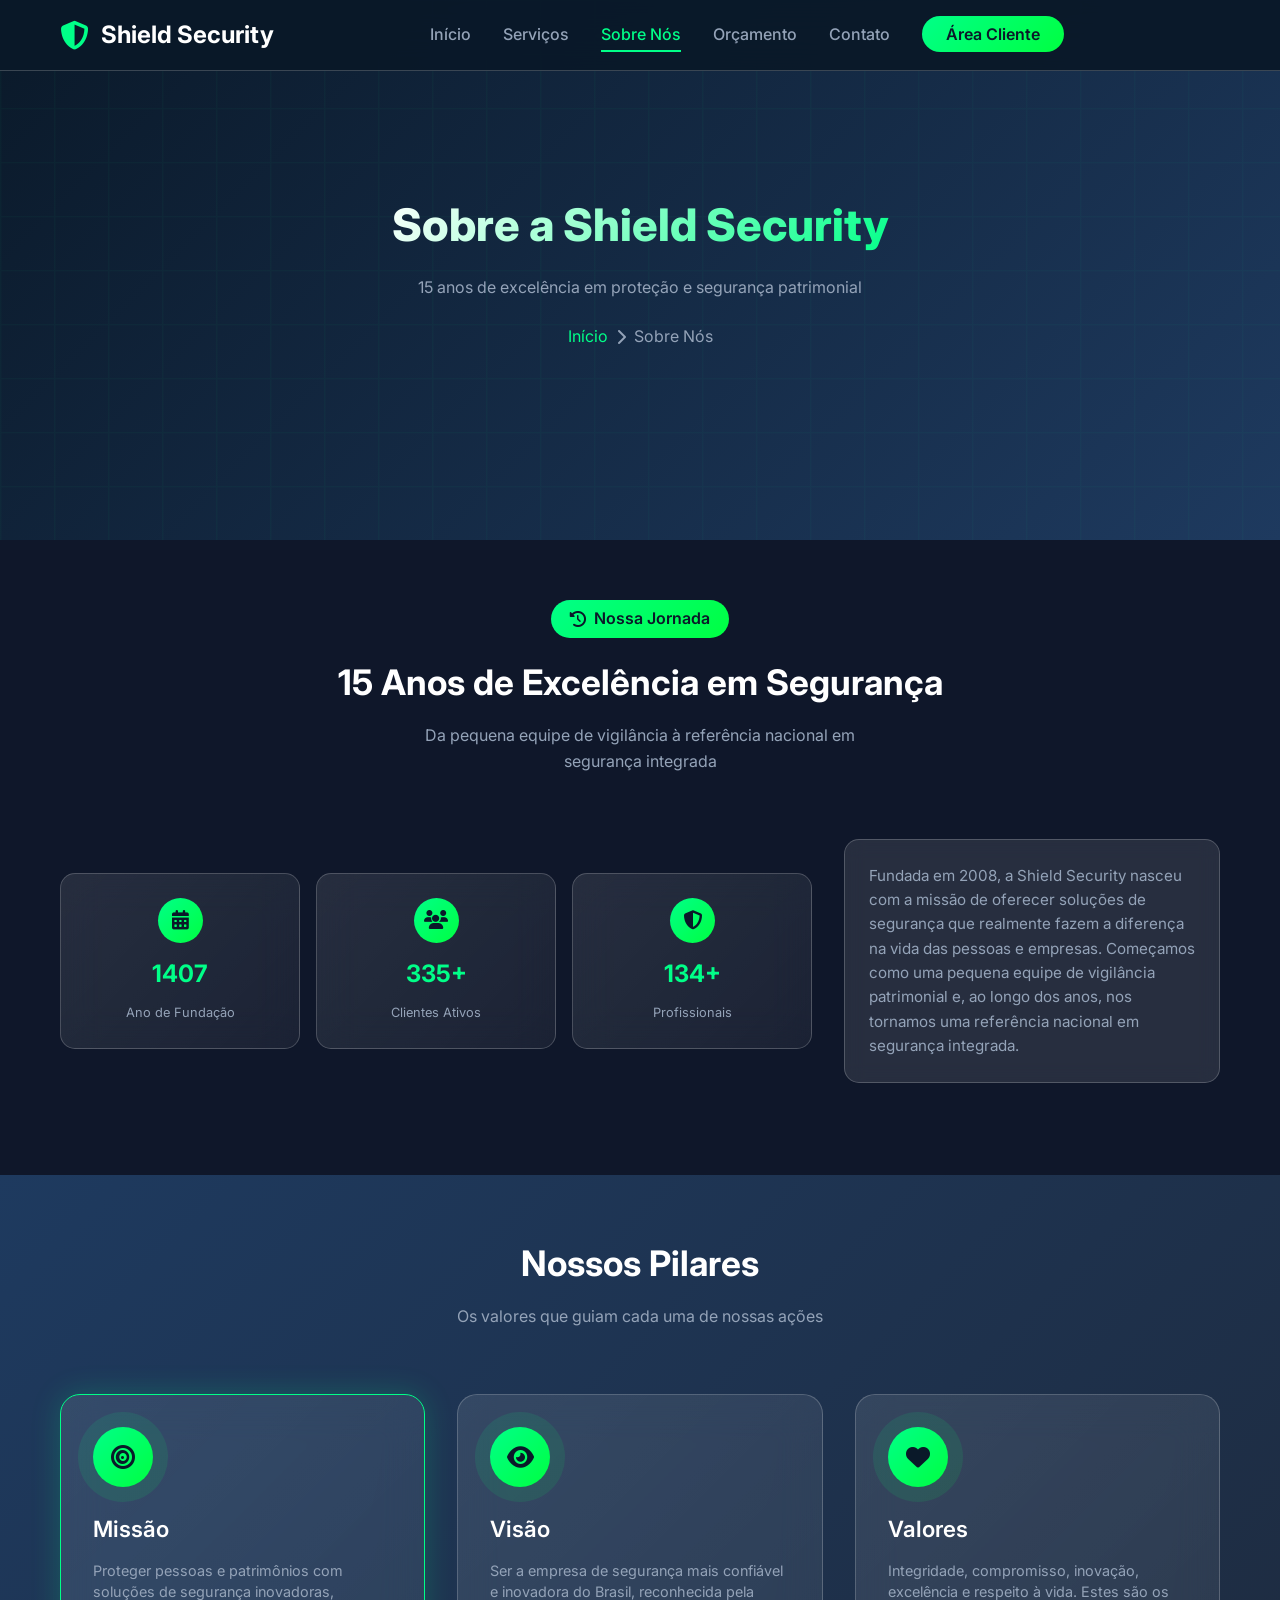
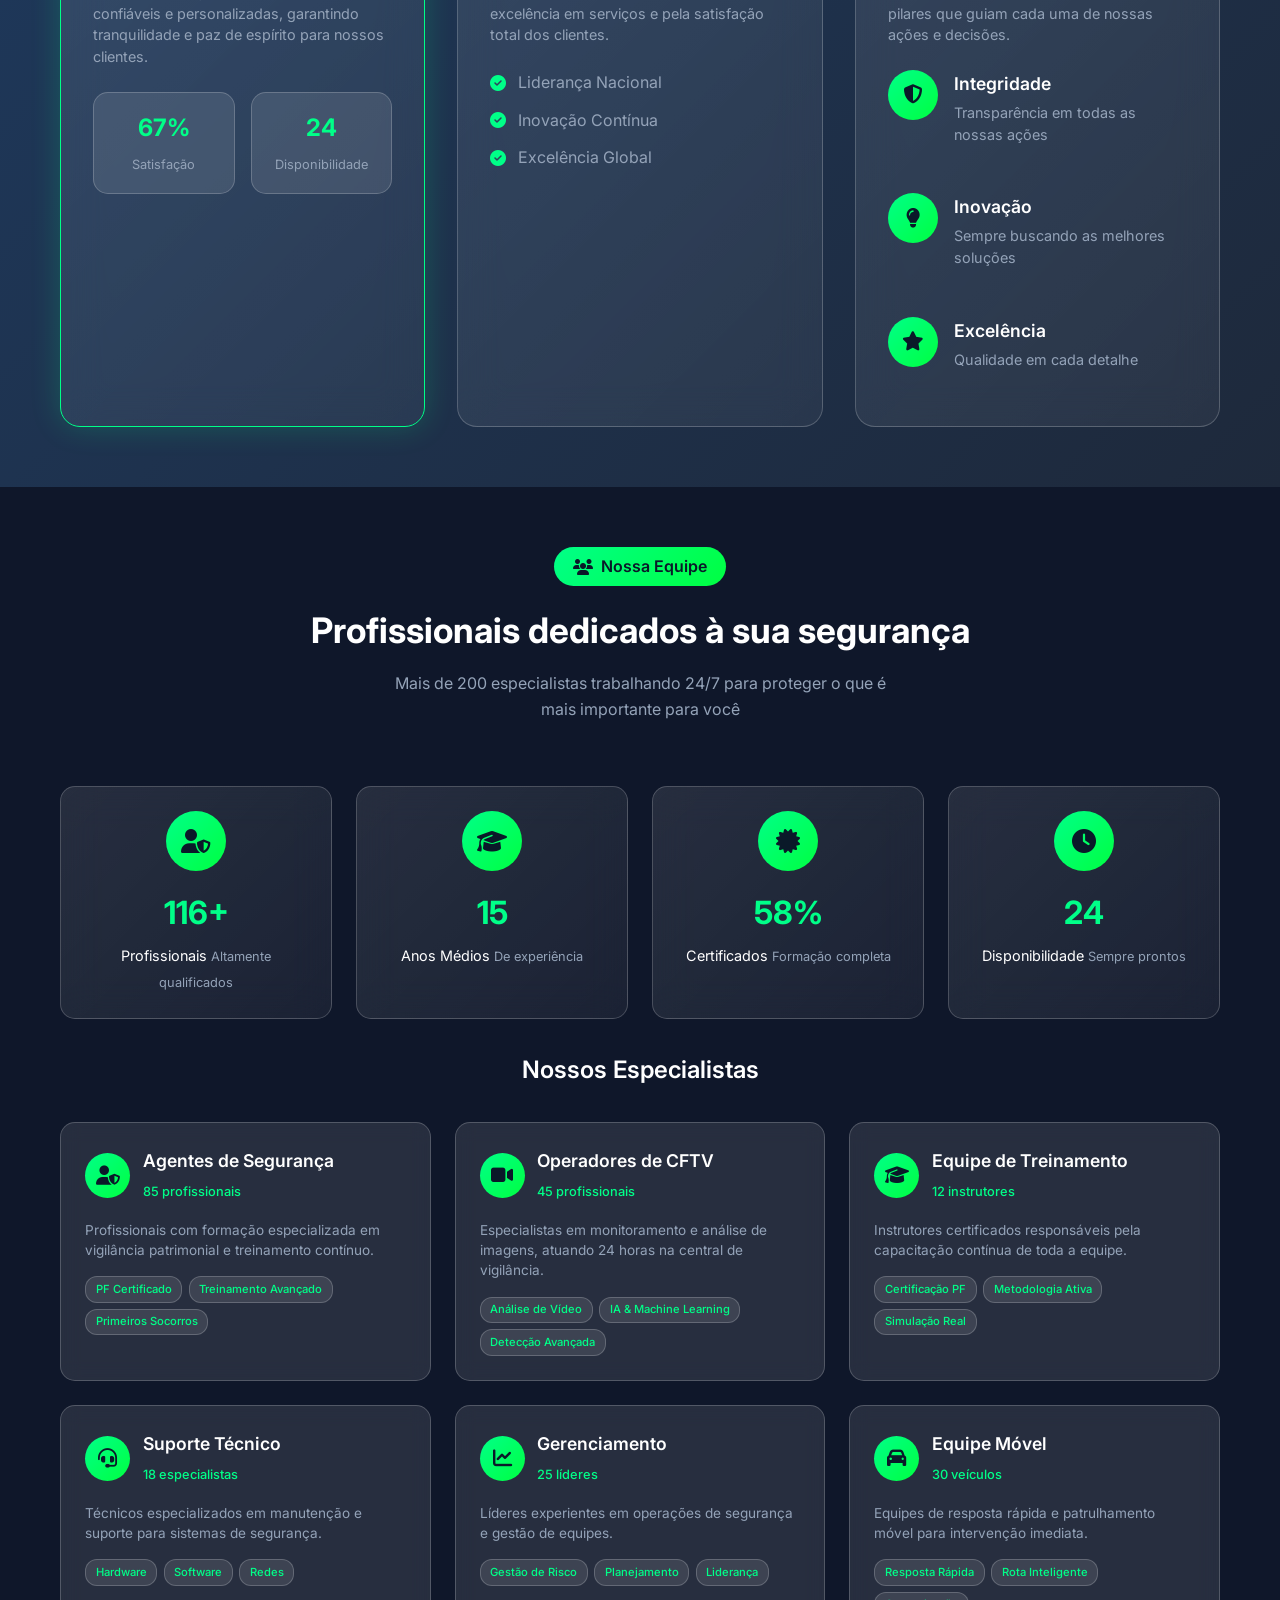
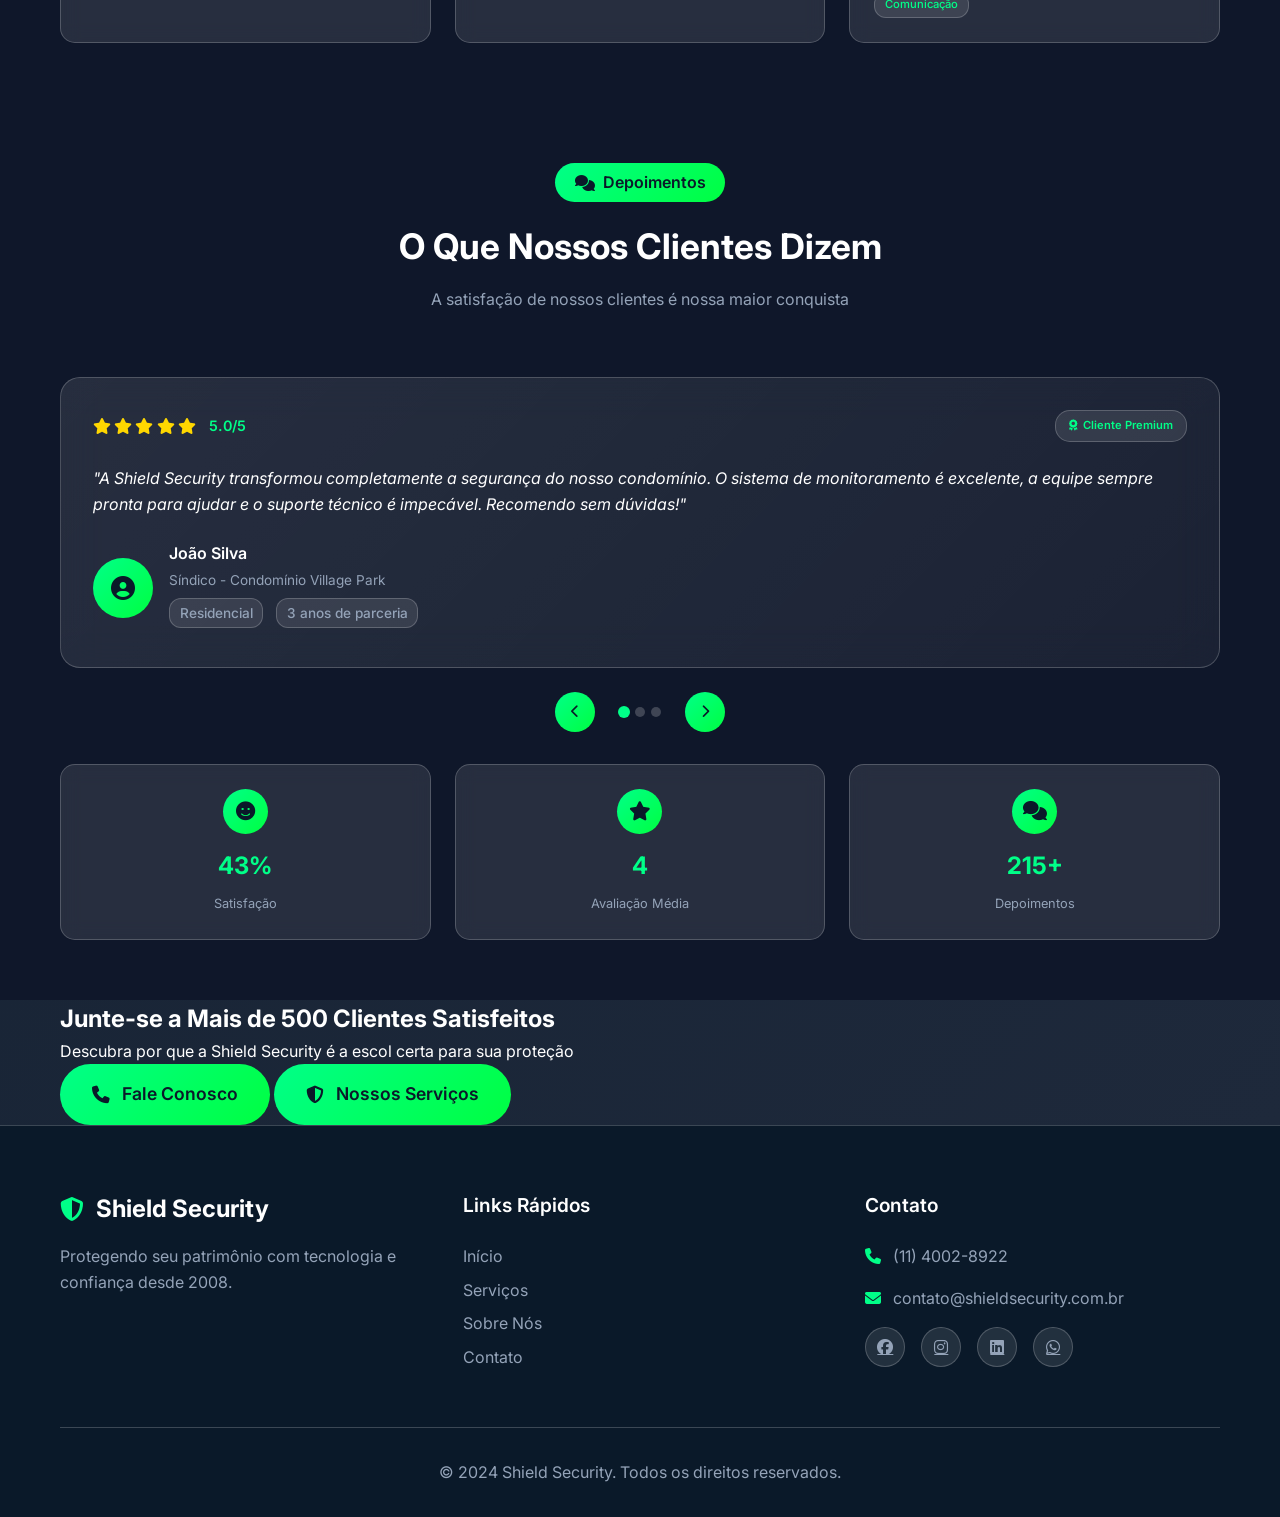
==== about.html @ 17a7c30c "Add files via upload" ====
<!DOCTYPE html>
<html lang="pt-BR">
<head>
    <meta charset="UTF-8">
    <meta name="viewport" content="width=device-width, initial-scale=1.0">
    <title>Sobre Nós - Shield Security</title>
    <link rel="stylesheet" href="style.css">
    <link rel="stylesheet" href="https://cdnjs.cloudflare.com/ajax/libs/font-awesome/6.4.0/css/all.min.css">
    <link href="https://fonts.googleapis.com/css2?family=Inter:wght@300;400;500;600;700;800&display=swap" rel="stylesheet">
</head>
<body>
    <!-- Menu Fixo -->
    <header class="header">
        <nav class="navbar">
            <div class="nav-container">
                <div class="nav-logo">
                    <i class="fas fa-shield-alt"></i>
                    <span>Shield Security</span>
                </div>
                <ul class="nav-menu">
                    <li><a href="index.html" class="nav-link">Início</a></li>
                    <li><a href="services.html" class="nav-link">Serviços</a></li>
                    <li><a href="about.html" class="nav-link active">Sobre Nós</a></li>
                    <li><a href="orcamento.html" class="nav-link">Orçamento</a></li>
                    <li><a href="contact.html" class="nav-link">Contato</a></li>
                    <li><a href="login.html" class="nav-link login-btn">Área Cliente</a></li>
                </ul>
                <div class="hamburguer">
                    <span></span>
                    <span></span>
                    <span></span>
                </div>
            </div>
        </nav>
    </header>

    <main class="about-page">
        <!-- Hero Section -->
        <section class="page-hero">
            <div class="hero-overlay"></div>
            <div class="container">
                <div class="page-hero-content">
                    <h1>Sobre a Shield Security</h1>
                    <p>15 anos de excelência em proteção e segurança patrimonial</p>
                    <div class="breadcrumb">
                        <a href="index.html">Início</a>
                        <i class="fas fa-chevron-right"></i>
                        <span>Sobre Nós</span>
                    </div>
                </div>
            </div>
        </section>

        <!-- Our Story -->
        <section class="our-story">
            <div class="container">
                <div class="section-header">
                    <div class="header-badge">
                        <i class="fas fa-history"></i>
                        <span>Nossa Jornada</span>
                    </div>
                    <h2>15 Anos de Excelência em Segurança</h2>
                    <p>Da pequena equipe de vigilância à referência nacional em segurança integrada</p>
                </div>
                
                <div class="story-intro">
                    <div class="intro-stats">
                        <div class="intro-stat">
                            <div class="stat-icon">
                                <i class="fas fa-calendar-alt"></i>
                            </div>
                            <div class="stat-info">
                                <span class="stat-number">2008</span>
                                <span class="stat-label">Ano de Fundação</span>
                            </div>
                        </div>
                        <div class="intro-stat">
                            <div class="stat-icon">
                                <i class="fas fa-users"></i>
                            </div>
                            <div class="stat-info">
                                <span class="stat-number">500+</span>
                                <span class="stat-label">Clientes Ativos</span>
                            </div>
                        </div>
                        <div class="intro-stat">
                            <div class="stat-icon">
                                <i class="fas fa-shield-alt"></i>
                            </div>
                            <div class="stat-info">
                                <span class="stat-number">200+</span>
                                <span class="stat-label">Profissionais</span>
                            </div>
                        </div>
                    </div>
                    <div class="intro-text">
                        <p>Fundada em 2008, a Shield Security nasceu com a missão de oferecer soluções de segurança que realmente fazem a diferença na vida das pessoas e empresas. Começamos como uma pequena equipe de vigilância patrimonial e, ao longo dos anos, nos tornamos uma referência nacional em segurança integrada.</p>
                    </div>
                </div>
            </div>
        </section>

        <!-- Mission Vision Values -->
        <section class="mvv-section">
            <div class="container">
                <div class="section-header">
                    <h2>Nossos Pilares</h2>
                    <p>Os valores que guiam cada uma de nossas ações</p>
                </div>
                
                <div class="mvv-grid">
                    <div class="mvv-card featured">
                        <div class="mvv-icon-wrapper">
                            <div class="mvv-icon-bg"></div>
                            <div class="mvv-icon">
                                <i class="fas fa-bullseye"></i>
                            </div>
                        </div>
                        <div class="mvv-content">
                            <h3>Missão</h3>
                            <p>Proteger pessoas e patrimônios com soluções de segurança inovadoras, confiáveis e personalizadas, garantindo tranquilidade e paz de espírito para nossos clientes.</p>
                            <div class="mvv-stats">
                                <div class="mvv-stat">
                                    <span class="stat-number">98%</span>
                                    <span class="stat-label">Satisfação</span>
                                </div>
                                <div class="mvv-stat">
                                    <span class="stat-number">24/7</span>
                                    <span class="stat-label">Disponibilidade</span>
                                </div>
                            </div>
                        </div>
                    </div>
                    
                    <div class="mvv-card">
                        <div class="mvv-icon-wrapper">
                            <div class="mvv-icon-bg"></div>
                            <div class="mvv-icon">
                                <i class="fas fa-eye"></i>
                            </div>
                        </div>
                        <div class="mvv-content">
                            <h3>Visão</h3>
                            <p>Ser a empresa de segurança mais confiável e inovadora do Brasil, reconhecida pela excelência em serviços e pela satisfação total dos clientes.</p>
                            <div class="mvv-goals">
                                <div class="goal-item">
                                    <i class="fas fa-check-circle"></i>
                                    <span>Liderança Nacional</span>
                                </div>
                                <div class="goal-item">
                                    <i class="fas fa-check-circle"></i>
                                    <span>Inovação Contínua</span>
                                </div>
                                <div class="goal-item">
                                    <i class="fas fa-check-circle"></i>
                                    <span>Excelência Global</span>
                                </div>
                            </div>
                        </div>
                    </div>
                    
                    <div class="mvv-card">
                        <div class="mvv-icon-wrapper">
                            <div class="mvv-icon-bg"></div>
                            <div class="mvv-icon">
                                <i class="fas fa-heart"></i>
                            </div>
                        </div>
                        <div class="mvv-content">
                            <h3>Valores</h3>
                            <p>Integridade, compromisso, inovação, excelência e respeito à vida. Estes são os pilares que guiam cada uma de nossas ações e decisões.</p>
                            <div class="values-list">
                                <div class="value-item">
                                    <div class="value-icon">
                                        <i class="fas fa-shield-alt"></i>
                                    </div>
                                    <div class="value-info">
                                        <h4>Integridade</h4>
                                        <p>Transparência em todas as nossas ações</p>
                                    </div>
                                </div>
                                <div class="value-item">
                                    <div class="value-icon">
                                        <i class="fas fa-lightbulb"></i>
                                    </div>
                                    <div class="value-info">
                                        <h4>Inovação</h4>
                                        <p>Sempre buscando as melhores soluções</p>
                                    </div>
                                </div>
                                <div class="value-item">
                                    <div class="value-icon">
                                        <i class="fas fa-star"></i>
                                    </div>
                                    <div class="value-info">
                                        <h4>Excelência</h4>
                                        <p>Qualidade em cada detalhe</p>
                                    </div>
                                </div>
                            </div>
                        </div>
                    </div>
                </div>
            </div>
        </section>

        <!-- Team Section -->
        <section class="team-section">
            <div class="container">
                <div class="section-header">
                    <div class="header-badge">
                        <i class="fas fa-users"></i>
                        <span>Nossa Equipe</span>
                    </div>
                    <h2>Profissionais dedicados à sua segurança</h2>
                    <p>Mais de 200 especialistas trabalhando 24/7 para proteger o que é mais importante para você</p>
                </div>
                
                <div class="team-overview">
                    <div class="team-stats-grid">
                        <div class="team-stat-card">
                            <div class="stat-icon-large">
                                <i class="fas fa-user-shield"></i>
                            </div>
                            <div class="stat-content">
                                <span class="stat-number">200+</span>
                                <span class="stat-label">Profissionais</span>
                                <span class="stat-desc">Altamente qualificados</span>
                            </div>
                        </div>
                        <div class="team-stat-card">
                            <div class="stat-icon-large">
                                <i class="fas fa-graduation-cap"></i>
                            </div>
                            <div class="stat-content">
                                <span class="stat-number">15</span>
                                <span class="stat-label">Anos Médios</span>
                                <span class="stat-desc">De experiência</span>
                            </div>
                        </div>
                        <div class="team-stat-card">
                            <div class="stat-icon-large">
                                <i class="fas fa-certificate"></i>
                            </div>
                            <div class="stat-content">
                                <span class="stat-number">100%</span>
                                <span class="stat-label">Certificados</span>
                                <span class="stat-desc">Formação completa</span>
                            </div>
                        </div>
                        <div class="team-stat-card">
                            <div class="stat-icon-large">
                                <i class="fas fa-clock"></i>
                            </div>
                            <div class="stat-content">
                                <span class="stat-number">24/7</span>
                                <span class="stat-label">Disponibilidade</span>
                                <span class="stat-desc">Sempre prontos</span>
                            </div>
                        </div>
                    </div>
                </div>
                
                <div class="team-roles">
                    <h3>Nossos Especialistas</h3>
                    <div class="roles-grid">
                        <div class="role-card">
                            <div class="role-header">
                                <div class="role-icon">
                                    <i class="fas fa-user-shield"></i>
                                </div>
                                <div class="role-info">
                                    <h4>Agentes de Segurança</h4>
                                    <span class="role-count">85 profissionais</span>
                                </div>
                            </div>
                            <div class="role-details">
                                <p>Profissionais com formação especializada em vigilância patrimonial e treinamento contínuo.</p>
                                <div class="role-skills">
                                    <span class="skill-tag">PF Certificado</span>
                                    <span class="skill-tag">Treinamento Avançado</span>
                                    <span class="skill-tag">Primeiros Socorros</span>
                                </div>
                            </div>
                        </div>
                        
                        <div class="role-card">
                            <div class="role-header">
                                <div class="role-icon">
                                    <i class="fas fa-video"></i>
                                </div>
                                <div class="role-info">
                                    <h4>Operadores de CFTV</h4>
                                    <span class="role-count">45 profissionais</span>
                                </div>
                            </div>
                            <div class="role-details">
                                <p>Especialistas em monitoramento e análise de imagens, atuando 24 horas na central de vigilância.</p>
                                <div class="role-skills">
                                    <span class="skill-tag">Análise de Vídeo</span>
                                    <span class="skill-tag">IA & Machine Learning</span>
                                    <span class="skill-tag">Detecção Avançada</span>
                                </div>
                            </div>
                        </div>
                        
                        <div class="role-card">
                            <div class="role-header">
                                <div class="role-icon">
                                    <i class="fas fa-graduation-cap"></i>
                                </div>
                                <div class="role-info">
                                    <h4>Equipe de Treinamento</h4>
                                    <span class="role-count">12 instrutores</span>
                                </div>
                            </div>
                            <div class="role-details">
                                <p>Instrutores certificados responsáveis pela capacitação contínua de toda a equipe.</p>
                                <div class="role-skills">
                                    <span class="skill-tag">Certificação PF</span>
                                    <span class="skill-tag">Metodologia Ativa</span>
                                    <span class="skill-tag">Simulação Real</span>
                                </div>
                            </div>
                        </div>
                        
                        <div class="role-card">
                            <div class="role-header">
                                <div class="role-icon">
                                    <i class="fas fa-headset"></i>
                                </div>
                                <div class="role-info">
                                    <h4>Suporte Técnico</h4>
                                    <span class="role-count">18 especialistas</span>
                                </div>
                            </div>
                            <div class="role-details">
                                <p>Técnicos especializados em manutenção e suporte para sistemas de segurança.</p>
                                <div class="role-skills">
                                    <span class="skill-tag">Hardware</span>
                                    <span class="skill-tag">Software</span>
                                    <span class="skill-tag">Redes</span>
                                </div>
                            </div>
                        </div>
                        
                        <div class="role-card">
                            <div class="role-header">
                                <div class="role-icon">
                                    <i class="fas fa-chart-line"></i>
                                </div>
                                <div class="role-info">
                                    <h4>Gerenciamento</h4>
                                    <span class="role-count">25 líderes</span>
                                </div>
                            </div>
                            <div class="role-details">
                                <p>Líderes experientes em operações de segurança e gestão de equipes.</p>
                                <div class="role-skills">
                                    <span class="skill-tag">Gestão de Risco</span>
                                    <span class="skill-tag">Planejamento</span>
                                    <span class="skill-tag">Liderança</span>
                                </div>
                            </div>
                        </div>
                        
                        <div class="role-card">
                            <div class="role-header">
                                <div class="role-icon">
                                    <i class="fas fa-car"></i>
                                </div>
                                <div class="role-info">
                                    <h4>Equipe Móvel</h4>
                                    <span class="role-count">30 veículos</span>
                                </div>
                            </div>
                            <div class="role-details">
                                <p>Equipes de resposta rápida e patrulhamento móvel para intervenção imediata.</p>
                                <div class="role-skills">
                                    <span class="skill-tag">Resposta Rápida</span>
                                    <span class="skill-tag">Rota Inteligente</span>
                                    <span class="skill-tag">Comunicação</span>
                                </div>
                            </div>
                        </div>
                    </div>
                </div>
            </div>
        </section>

        <!-- Testimonials -->
        <section class="testimonials-section">
            <div class="container">
                <div class="section-header">
                    <div class="header-badge">
                        <i class="fas fa-comments"></i>
                        <span>Depoimentos</span>
                    </div>
                    <h2>O Que Nossos Clientes Dizem</h2>
                    <p>A satisfação de nossos clientes é nossa maior conquista</p>
                </div>
                
                <div class="testimonials-slider">
                    <div class="testimonials-container">
                        <div class="testimonial-card active">
                            <div class="testimonial-header">
                                <div class="testimonial-rating">
                                    <div class="stars">
                                        <i class="fas fa-star"></i>
                                        <i class="fas fa-star"></i>
                                        <i class="fas fa-star"></i>
                                        <i class="fas fa-star"></i>
                                        <i class="fas fa-star"></i>
                                    </div>
                                    <span class="rating-text">5.0/5</span>
                                </div>
                                <div class="testimonial-badge">
                                    <i class="fas fa-award"></i>
                                    <span>Cliente Premium</span>
                                </div>
                            </div>
                            <div class="testimonial-content">
                                <p>"A Shield Security transformou completamente a segurança do nosso condomínio. O sistema de monitoramento é excelente, a equipe sempre pronta para ajudar e o suporte técnico é impecável. Recomendo sem dúvidas!"</p>
                            </div>
                            <div class="testimonial-author">
                                <div class="author-avatar">
                                    <i class="fas fa-user-circle"></i>
                                </div>
                                <div class="author-info">
                                    <h4>João Silva</h4>
                                    <span>Síndico - Condomínio Village Park</span>
                                    <div class="author-meta">
                                        <span class="client-type">Residencial</span>
                                        <span class="client-duration">3 anos de parceria</span>
                                    </div>
                                </div>
                            </div>
                        </div>
                        
                        <div class="testimonial-card">
                            <div class="testimonial-header">
                                <div class="testimonial-rating">
                                    <div class="stars">
                                        <i class="fas fa-star"></i>
                                        <i class="fas fa-star"></i>
                                        <i class="fas fa-star"></i>
                                        <i class="fas fa-star"></i>
                                        <i class="fas fa-star"></i>
                                    </div>
                                    <span class="rating-text">5.0/5</span>
                                </div>
                                <div class="testimonial-badge">
                                    <i class="fas fa-building"></i>
                                    <span>Empresarial</span>
                                </div>
                            </div>
                            <div class="testimonial-content">
                                <p>"Contratamos os serviços de vigilância patrimonial e tivemos uma redução de 90% nos incidentes. Profissionalismo, eficiência e tecnologia de ponta. A Shield Security superou todas as nossas expectativas."</p>
                            </div>
                            <div class="testimonial-author">
                                <div class="author-avatar">
                                    <i class="fas fa-user-circle"></i>
                                </div>
                                <div class="author-info">
                                    <h4>Maria Santos</h4>
                                    <span>Diretora - Santos & Cia Ltda</span>
                                    <div class="author-meta">
                                        <span class="client-type">Corporativo</span>
                                        <span class="client-duration">5 anos de parceria</span>
                                    </div>
                                </div>
                            </div>
                        </div>
                        
                        <div class="testimonial-card">
                            <div class="testimonial-header">
                                <div class="testimonial-rating">
                                    <div class="stars">
                                        <i class="fas fa-star"></i>
                                        <i class="fas fa-star"></i>
                                        <i class="fas fa-star"></i>
                                        <i class="fas fa-star"></i>
                                        <i class="fas fa-star"></i>
                                    </div>
                                    <span class="rating-text">5.0/5</span>
                                </div>
                                <div class="testimonial-badge">
                                    <i class="fas fa-rocket"></i>
                                    <span>Tecnologia</span>
                                </div>
                            </div>
                            <div class="testimonial-content">
                                <p>"O controle de acesso biométrico revolucionou nossa empresa. Segurança, praticidade e relatórios detalhados que nos ajudam na gestão. A integração com nossos sistemas foi perfeita."</p>
                            </div>
                            <div class="testimonial-author">
                                <div class="author-avatar">
                                    <i class="fas fa-user-circle"></i>
                                </div>
                                <div class="author-info">
                                    <h4>Carlos Oliveira</h4>
                                    <span>Gerente de RH - Tech Solutions</span>
                                    <div class="author-meta">
                                        <span class="client-type">Tecnologia</span>
                                        <span class="client-duration">2 anos de parceria</span>
                                    </div>
                                </div>
                            </div>
                        </div>
                    </div>
                    
                    <div class="testimonials-nav">
                        <button class="testimonial-nav-btn prev">
                            <i class="fas fa-chevron-left"></i>
                        </button>
                        <div class="testimonials-dots">
                            <button class="dot active"></button>
                            <button class="dot"></button>
                            <button class="dot"></button>
                        </div>
                        <button class="testimonial-nav-btn next">
                            <i class="fas fa-chevron-right"></i>
                        </button>
                    </div>
                </div>
                
                <div class="testimonials-stats">
                    <div class="testimonial-stat">
                        <div class="stat-icon">
                            <i class="fas fa-smile"></i>
                        </div>
                        <div class="stat-content">
                            <span class="stat-number">98%</span>
                            <span class="stat-label">Satisfação</span>
                        </div>
                    </div>
                    <div class="testimonial-stat">
                        <div class="stat-icon">
                            <i class="fas fa-star"></i>
                        </div>
                        <div class="stat-content">
                            <span class="stat-number">4.9</span>
                            <span class="stat-label">Avaliação Média</span>
                        </div>
                    </div>
                    <div class="testimonial-stat">
                        <div class="stat-icon">
                            <i class="fas fa-comments"></i>
                        </div>
                        <div class="stat-content">
                            <span class="stat-number">500+</span>
                            <span class="stat-label">Depoimentos</span>
                        </div>
                    </div>
                </div>
            </div>
        </section>

        <!-- CTA Section -->
        <section class="cta-section">
            <div class="container">
                <div class="cta-content">
                    <h2>Junte-se a Mais de 500 Clientes Satisfeitos</h2>
                    <p>Descubra por que a Shield Security é a escol certa para sua proteção</p>
                    <div class="cta-buttons">
                        <a href="contact.html" class="cta-button primary">
                            <i class="fas fa-phone"></i>
                            Fale Conosco
                        </a>
                        <a href="services.html" class="cta-button secondary">
                            <i class="fas fa-shield-alt"></i>
                            Nossos Serviços
                        </a>
                    </div>
                </div>
            </div>
        </section>
    </main>

    <!-- Footer -->
    <footer class="footer">
        <div class="container">
            <div class="footer-content">
                <div class="footer-section">
                    <div class="footer-logo">
                        <i class="fas fa-shield-alt"></i>
                        <span>Shield Security</span>
                    </div>
                    <p>Protegendo seu patrimônio com tecnologia e confiança desde 2008.</p>
                </div>
                <div class="footer-section">
                    <h4>Links Rápidos</h4>
                    <ul>
                        <li><a href="index.html">Início</a></li>
                        <li><a href="services.html">Serviços</a></li>
                        <li><a href="about.html">Sobre Nós</a></li>
                        <li><a href="contact.html">Contato</a></li>
                    </ul>
                </div>
                <div class="footer-section">
                    <h4>Contato</h4>
                    <p><i class="fas fa-phone"></i> (11) 4002-8922</p>
                    <p><i class="fas fa-envelope"></i> contato@shieldsecurity.com.br</p>
                    <div class="social-links">
                        <a href="#" aria-label="Facebook"><i class="fab fa-facebook"></i></a>
                        <a href="#" aria-label="Instagram"><i class="fab fa-instagram"></i></a>
                        <a href="#" aria-label="LinkedIn"><i class="fab fa-linkedin"></i></a>
                        <a href="#" aria-label="WhatsApp"><i class="fab fa-whatsapp"></i></a>
                    </div>
                </div>
            </div>
            <div class="footer-bottom">
                <p>&copy; 2024 Shield Security. Todos os direitos reservados.</p>
            </div>
        </div>
    </footer>

    <script src="script.js"></script>
    <script>
        // Script específico da página about
        document.addEventListener('DOMContentLoaded', function() {
            // Timeline interativa
            const timelineBtns = document.querySelectorAll('.timeline-nav-btn');
            const timelineItems = document.querySelectorAll('.timeline-item');
            
            timelineBtns.forEach(btn => {
                btn.addEventListener('click', () => {
                    const year = btn.getAttribute('data-year');
                    
                    // Remover classes active
                    timelineBtns.forEach(b => b.classList.remove('active'));
                    timelineItems.forEach(item => item.classList.remove('active'));
                    
                    // Adicionar classe active
                    btn.classList.add('active');
                    document.querySelector(`.timeline-item[data-year="${year}"]`).classList.add('active');
                });
            });
            
            // Slider de depoimentos
            const testimonialCards = document.querySelectorAll('.testimonial-card');
            const dots = document.querySelectorAll('.dot');
            const prevBtn = document.querySelector('.testimonial-nav-btn.prev');
            const nextBtn = document.querySelector('.testimonial-nav-btn.next');
            
            let currentTestimonial = 0;
            
            function showTestimonial(index) {
                testimonialCards.forEach(card => card.classList.remove('active'));
                dots.forEach(dot => dot.classList.remove('active'));
                
                testimonialCards[index].classList.add('active');
                dots[index].classList.add('active');
                currentTestimonial = index;
            }
            
            prevBtn.addEventListener('click', () => {
                currentTestimonial = currentTestimonial === 0 ? testimonialCards.length - 1 : currentTestimonial - 1;
                showTestimonial(currentTestimonial);
            });
            
            nextBtn.addEventListener('click', () => {
                currentTestimonial = currentTestimonial === testimonialCards.length - 1 ? 0 : currentTestimonial + 1;
                showTestimonial(currentTestimonial);
            });
            
            dots.forEach((dot, index) => {
                dot.addEventListener('click', () => showTestimonial(index));
            });
            
            // Auto-rotacionar depoimentos
            setInterval(() => {
                currentTestimonial = currentTestimonial === testimonialCards.length - 1 ? 0 : currentTestimonial + 1;
                showTestimonial(currentTestimonial);
            }, 5000);
            
            // Animação de contadores
            const counters = document.querySelectorAll('.stat-number');
            const counterObserver = new IntersectionObserver((entries) => {
                entries.forEach(entry => {
                    if (entry.isIntersecting && !entry.target.classList.contains('animated')) {
                        const target = entry.target.textContent;
                        let value = 0;
                        let increment = 1;
                        
                        if (target.includes('+')) {
                            value = parseInt(target.replace('+', ''));
                            increment = Math.ceil(value / 100);
                            animateCounter(entry.target, value, '+');
                        } else if (target.includes('%')) {
                            value = parseInt(target.replace('%', ''));
                            increment = Math.ceil(value / 100);
                            animateCounter(entry.target, value, '%');
                        } else {
                            value = parseInt(target);
                            increment = Math.ceil(value / 100);
                            animateCounter(entry.target, value, '');
                        }
                        
                        entry.target.classList.add('animated');
                    }
                });
            }, { threshold: 0.5 });
            
            counters.forEach(counter => {
                counterObserver.observe(counter);
            });
            
            function animateCounter(element, target, suffix) {
                let current = 0;
                const increment = Math.ceil(target / 100);
                const timer = setInterval(() => {
                    current += increment;
                    if (current >= target) {
                        current = target;
                        clearInterval(timer);
                    }
                    element.textContent = current + suffix;
                }, 20);
            }
            
            // Animação de entrada para cards
            const animatedCards = document.querySelectorAll('.mvv-card, .role-card, .cert-item');
            const cardObserver = new IntersectionObserver((entries) => {
                entries.forEach((entry, index) => {
                    if (entry.isIntersecting) {
                        setTimeout(() => {
                            entry.target.style.opacity = '1';
                            entry.target.style.transform = 'translateY(0)';
                        }, index * 100);
                    }
                });
            }, { threshold: 0.1 });
            
            animatedCards.forEach(card => {
                card.style.opacity = '0';
                card.style.transform = 'translateY(50px)';
                card.style.transition = 'all 0.8s ease-out';
                cardObserver.observe(card);
            });
            
            // Hover effects nos cards de equipe
            const roleCards = document.querySelectorAll('.role-card');
            roleCards.forEach(card => {
                card.addEventListener('mouseenter', () => {
                    card.style.transform = 'translateY(-10px) scale(1.02)';
                    card.style.boxShadow = '0 20px 40px rgba(0, 255, 136, 0.3)';
                });
                
                card.addEventListener('mouseleave', () => {
                    card.style.transform = 'translateY(0) scale(1)';
                    card.style.boxShadow = 'var(--shadow-md)';
                });
            });
        });
    </script>

    <style>
        /* Estilos específicos da página about */
        .about-page {
            background: linear-gradient(135deg, var(--primary-dark), var(--bg-light));
        }
        
        .page-hero {
            min-height: 60vh;
            display: flex;
            align-items: center;
            background: linear-gradient(135deg, var(--primary-dark), var(--primary-blue));
            position: relative;
            overflow: hidden;
        }
        
        .page-hero .hero-overlay {
            position: absolute;
            top: 0;
            left: 0;
            width: 100%;
            height: 100%;
            background: url('data:image/svg+xml,<svg xmlns="http://www.w3.org/2000/svg" viewBox="0 0 100 100"><defs><pattern id="grid" width="10" height="10" patternUnits="userSpaceOnUse"><path d="M 10 0 L 0 0 0 10" fill="none" stroke="rgba(0,255,136,0.1)" stroke-width="0.5"/></pattern></defs><rect width="100" height="100" fill="url(%23grid)"/></svg>');
            opacity: 0.3;
            animation: gridMove 20s linear infinite;
        }
        
        .page-hero-content {
            position: relative;
            z-index: 2;
            text-align: center;
        }
        
        .page-hero-content h1 {
            font-size: 2.8rem;
            font-weight: 800;
            color: var(--text-light);
            margin-bottom: 0.8rem;
            background: linear-gradient(135deg, var(--text-light), var(--accent-green));
            background-clip: text;
            -webkit-background-clip: text;
            -webkit-text-fill-color: transparent;
        }
        
        .page-hero-content p {
            font-size: 1rem;
            color: var(--text-gray);
            margin-bottom: 1.5rem;
        }
        
        .breadcrumb {
            display: flex;
            align-items: center;
            justify-content: center;
            gap: 0.5rem;
            color: var(--text-gray);
        }
        
        .breadcrumb a {
            color: var(--accent-green);
            text-decoration: none;
            transition: var(--transition);
        }
        
        .breadcrumb a:hover {
            color: var(--text-light);
        }
        
        .section-header {
            text-align: center;
            margin-bottom: 4rem;
        }
        
        .header-badge {
            display: inline-flex;
            align-items: center;
            gap: 0.5rem;
            background: linear-gradient(135deg, var(--accent-green), var(--accent-neon));
            color: var(--primary-dark);
            padding: 0.4rem 1.2rem;
            border-radius: 50px;
            font-weight: 600;
            margin-bottom: 1rem;
            animation: pulse 2s infinite;
        }
        
        @keyframes pulse {
            0%, 100% { transform: scale(1); }
            50% { transform: scale(1.05); }
        }
        
        .section-header h2 {
            font-size: 2.2rem;
            font-weight: 700;
            color: var(--text-light);
            margin-bottom: 0.8rem;
        }
        
        .section-header p {
            font-size: 1rem;
            color: var(--text-gray);
            max-width: 500px;
            margin: 0 auto;
        }
        
        /* Our Story Section */
        .our-story {
            padding: 60px 0;
            background: var(--bg-dark);
        }
        
        .story-intro {
            display: grid;
            grid-template-columns: 2fr 1fr;
            gap: 2rem;
            margin-bottom: 2rem;
            align-items: center;
        }
        
        .intro-stats {
            display: grid;
            grid-template-columns: repeat(3, 1fr);
            gap: 1rem;
        }
        
        .intro-stat {
            background: linear-gradient(135deg, var(--glass-bg), rgba(255, 255, 255, 0.05));
            backdrop-filter: blur(20px);
            border: 1px solid var(--glass-border);
            border-radius: 15px;
            padding: 1.5rem;
            text-align: center;
            transition: var(--transition);
        }
        
        .intro-stat:hover {
            transform: translateY(-5px);
            border-color: var(--accent-green);
            box-shadow: 0 15px 30px rgba(0, 255, 136, 0.2);
        }
        
        .intro-stat .stat-icon {
            width: 45px;
            height: 45px;
            background: linear-gradient(135deg, var(--accent-green), var(--accent-neon));
            border-radius: 50%;
            display: flex;
            align-items: center;
            justify-content: center;
            margin: 0 auto 0.8rem;
        }
        
        .intro-stat .stat-icon i {
            font-size: 1.2rem;
            color: var(--primary-dark);
        }
        
        .intro-stat .stat-number {
            display: block;
            font-size: 1.5rem;
            font-weight: 700;
            color: var(--accent-green);
            margin-bottom: 0.3rem;
        }
        
        .intro-stat .stat-label {
            font-size: 0.8rem;
            color: var(--text-gray);
        }
        
        .intro-text {
            background: var(--glass-bg);
            backdrop-filter: blur(10px);
            border: 1px solid var(--glass-border);
            border-radius: 15px;
            padding: 1.5rem;
        }
        
        .intro-text p {
            color: var(--text-gray);
            line-height: 1.6;
            font-size: 0.95rem;
        }
        
        /* Interactive Timeline */
        .interactive-timeline {
            background: linear-gradient(135deg, var(--glass-bg), rgba(255, 255, 255, 0.05));
            backdrop-filter: blur(20px);
            border: 1px solid var(--glass-border);
            border-radius: 20px;
            padding: 2rem;
        }
        
        .timeline-header {
            text-align: center;
            margin-bottom: 2rem;
        }
        
        .timeline-header h3 {
            font-size: 1.5rem;
            font-weight: 600;
            color: var(--text-light);
            margin-bottom: 1.5rem;
        }
        
        .timeline-nav {
            display: flex;
            justify-content: center;
            gap: 0.8rem;
            margin-bottom: 2rem;
        }
        
        .timeline-nav-btn {
            background: var(--glass-bg);
            border: 1px solid var(--glass-border);
            color: var(--text-gray);
            padding: 0.6rem 1.2rem;
            border-radius: 20px;
            cursor: pointer;
            transition: var(--transition);
            font-weight: 500;
            font-size: 0.9rem;
        }
        
        .timeline-nav-btn:hover {
            color: var(--text-light);
            border-color: var(--accent-green);
        }
        
        .timeline-nav-btn.active {
            background: linear-gradient(135deg, var(--accent-green), var(--accent-neon));
            color: var(--primary-dark);
            border-color: var(--accent-green);
        }
        
        .timeline-content {
            position: relative;
        }
        
        .timeline-item {
            display: none;
            opacity: 0;
            transform: translateY(30px);
            transition: all 0.5s ease-out;
        }
        
        .timeline-item.active {
            display: block;
            opacity: 1;
            transform: translateY(0);
        }
        
        .timeline-marker {
            display: flex;
            align-items: center;
            margin-bottom: 1.5rem;
        }
        
        .marker-dot {
            width: 16px;
            height: 16px;
            background: linear-gradient(135deg, var(--accent-green), var(--accent-neon));
            border-radius: 50%;
            position: relative;
            z-index: 2;
            animation: markerPulse 2s ease-in-out infinite;
        }
        
        @keyframes markerPulse {
            0%, 100% { transform: scale(1); }
            50% { transform: scale(1.2); }
        }
        
        .marker-line {
            flex: 1;
            height: 2px;
            background: linear-gradient(90deg, var(--accent-green), transparent);
            margin-left: 0.8rem;
        }
        
        .timeline-card {
            background: var(--glass-bg);
            backdrop-filter: blur(10px);
            border: 1px solid var(--glass-border);
            border-radius: 15px;
            padding: 2rem;
            margin-left: 2rem;
        }
        
        .timeline-year {
            font-size: 1.2rem;
            font-weight: 700;
            color: var(--accent-green);
            margin-bottom: 0.8rem;
        }
        
        .timeline-card h4 {
            font-size: 1.2rem;
            font-weight: 600;
            color: var(--text-light);
            margin-bottom: 0.8rem;
        }
        
        .timeline-card p {
            color: var(--text-gray);
            line-height: 1.5;
            margin-bottom: 1.5rem;
            font-size: 0.9rem;
        }
        
        .timeline-achievements {
            display: flex;
            gap: 1rem;
        }
        
        .achievement {
            display: flex;
            align-items: center;
            gap: 0.4rem;
            background: var(--glass-bg);
            border: 1px solid var(--glass-border);
            padding: 0.5rem 0.8rem;
            border-radius: 12px;
        }
        
        .achievement i {
            color: var(--accent-green);
            font-size: 0.9rem;
        }
        
        .achievement span {
            color: var(--text-light);
            font-weight: 500;
            font-size: 0.8rem;
        }
        
        /* MVV Section */
        .mvv-section {
            padding: 60px 0;
            background: linear-gradient(135deg, var(--primary-blue), var(--bg-light));
        }
        
        .mvv-grid {
            display: grid;
            grid-template-columns: repeat(auto-fit, minmax(280px, 1fr));
            gap: 2rem;
        }
        
        .mvv-card {
            background: linear-gradient(135deg, var(--glass-bg), rgba(255, 255, 255, 0.05));
            backdrop-filter: blur(20px);
            border: 1px solid var(--glass-border);
            border-radius: 20px;
            padding: 2rem;
            transition: var(--transition);
            position: relative;
            overflow: hidden;
        }
        
        .mvv-card.featured {
            border-color: var(--accent-green);
            box-shadow: 0 0 30px rgba(0, 255, 136, 0.2);
        }
        
        .mvv-card:hover {
            transform: translateY(-5px);
            border-color: var(--accent-green);
            box-shadow: 0 15px 30px rgba(0, 255, 136, 0.3);
        }
        
        .mvv-icon-wrapper {
            position: relative;
            margin-bottom: 1.5rem;
        }
        
        .mvv-icon-bg {
            position: absolute;
            top: -15px;
            left: -15px;
            width: 90px;
            height: 90px;
            background: linear-gradient(135deg, var(--accent-green), var(--accent-neon));
            border-radius: 50%;
            opacity: 0.1;
            animation: iconPulse 3s ease-in-out infinite;
        }
        
        .mvv-icon {
            position: relative;
            z-index: 2;
            width: 60px;
            height: 60px;
            background: linear-gradient(135deg, var(--accent-green), var(--accent-neon));
            border-radius: 50%;
            display: flex;
            align-items: center;
            justify-content: center;
        }
        
        .mvv-icon i {
            font-size: 1.5rem;
            color: var(--primary-dark);
        }
        
        .mvv-content h3 {
            font-size: 1.4rem;
            font-weight: 600;
            color: var(--text-light);
            margin-bottom: 0.8rem;
        }
        
        .mvv-content p {
            color: var(--text-gray);
            line-height: 1.5;
            margin-bottom: 1.5rem;
            font-size: 0.9rem;
        }
        
        .mvv-stats {
            display: grid;
            grid-template-columns: repeat(2, 1fr);
            gap: 1rem;
        }
        
        .mvv-stat {
            text-align: center;
            padding: 1rem;
            background: var(--glass-bg);
            border: 1px solid var(--glass-border);
            border-radius: 15px;
        }
        
        .mvv-stat .stat-number {
            display: block;
            font-size: 1.5rem;
            font-weight: 700;
            color: var(--accent-green);
            margin-bottom: 0.25rem;
        }
        
        .mvv-stat .stat-label {
            font-size: 0.8rem;
            color: var(--text-gray);
        }
        
        .mvv-goals {
            display: flex;
            flex-direction: column;
            gap: 0.75rem;
        }
        
        .goal-item {
            display: flex;
            align-items: center;
            gap: 0.75rem;
            color: var(--text-gray);
        }
        
        .goal-item i {
            color: var(--accent-green);
        }
        
        .values-list {
            display: flex;
            flex-direction: column;
            gap: 1.5rem;
        }
        
        .value-item {
            display: flex;
            gap: 1rem;
        }
        
        .value-icon {
            width: 50px;
            height: 50px;
            background: linear-gradient(135deg, var(--accent-green), var(--accent-neon));
            border-radius: 50%;
            display: flex;
            align-items: center;
            justify-content: center;
            flex-shrink: 0;
        }
        
        .value-icon i {
            color: var(--primary-dark);
            font-size: 1.2rem;
        }
        
        .value-info h4 {
            font-size: 1.1rem;
            font-weight: 600;
            color: var(--text-light);
            margin-bottom: 0.25rem;
        }
        
        .value-info p {
            color: var(--text-gray);
            font-size: 0.9rem;
        }
        
        /* Team Section */
        .team-section {
            padding: 60px 0;
            background: var(--bg-dark);
        }
        
        .team-overview {
            margin-bottom: 2rem;
        }
        
        .team-stats-grid {
            display: grid;
            grid-template-columns: repeat(auto-fit, minmax(200px, 1fr));
            gap: 1.5rem;
        }
        
        .team-stat-card {
            background: linear-gradient(135deg, var(--glass-bg), rgba(255, 255, 255, 0.05));
            backdrop-filter: blur(20px);
            border: 1px solid var(--glass-border);
            border-radius: 15px;
            padding: 1.5rem;
            text-align: center;
            transition: var(--transition);
        }
        
        .team-stat-card:hover {
            transform: translateY(-5px);
            border-color: var(--accent-green);
            box-shadow: 0 15px 30px rgba(0, 255, 136, 0.2);
        }
        
        .stat-icon-large {
            width: 60px;
            height: 60px;
            background: linear-gradient(135deg, var(--accent-green), var(--accent-neon));
            border-radius: 50%;
            display: flex;
            align-items: center;
            justify-content: center;
            margin: 0 auto 1rem;
        }
        
        .stat-icon-large i {
            font-size: 1.5rem;
            color: var(--primary-dark);
        }
        
        .stat-content .stat-number {
            display: block;
            font-size: 2rem;
            font-weight: 700;
            color: var(--accent-green);
            margin-bottom: 0.3rem;
        }
        
        .stat-content .stat-label {
            font-size: 0.9rem;
            color: var(--text-light);
            margin-bottom: 0.2rem;
        }
        
        .stat-content .stat-desc {
            font-size: 0.8rem;
            color: var(--text-gray);
        }
        
        .team-roles h3 {
            font-size: 1.5rem;
            font-weight: 600;
            color: var(--text-light);
            text-align: center;
            margin-bottom: 2rem;
        }
        
        .roles-grid {
            display: grid;
            grid-template-columns: repeat(auto-fit, minmax(280px, 1fr));
            gap: 1.5rem;
        }
        
        .role-card {
            background: var(--glass-bg);
            backdrop-filter: blur(10px);
            border: 1px solid var(--glass-border);
            border-radius: 15px;
            padding: 1.5rem;
            transition: var(--transition);
        }
        
        .role-header {
            display: flex;
            align-items: center;
            gap: 0.8rem;
            margin-bottom: 1rem;
        }
        
        .role-icon {
            width: 45px;
            height: 45px;
            background: linear-gradient(135deg, var(--accent-green), var(--accent-neon));
            border-radius: 50%;
            display: flex;
            align-items: center;
            justify-content: center;
            flex-shrink: 0;
        }
        
        .role-icon i {
            font-size: 1.2rem;
            color: var(--primary-dark);
        }
        
        .role-info h4 {
            font-size: 1.1rem;
            font-weight: 600;
            color: var(--text-light);
            margin-bottom: 0.2rem;
        }
        
        .role-count {
            color: var(--accent-green);
            font-weight: 500;
            font-size: 0.8rem;
        }
        
        .role-details p {
            color: var(--text-gray);
            line-height: 1.5;
            margin-bottom: 1rem;
            font-size: 0.85rem;
        }
        
        .role-skills {
            display: flex;
            gap: 0.4rem;
            flex-wrap: wrap;
        }
        
        .skill-tag {
            background: var(--glass-bg);
            border: 1px solid var(--glass-border);
            color: var(--accent-green);
            padding: 0.2rem 0.6rem;
            border-radius: 12px;
            font-size: 0.7rem;
            font-weight: 500;
        }
        
        /* Certifications Section */
        .certifications-section {
            padding: 60px 0;
            background: linear-gradient(135deg, var(--primary-blue), var(--bg-light));
        }
        
        .certifications-showcase {
            display: flex;
            flex-direction: column;
            gap: 2rem;
        }
        
        .cert-featured {
            background: linear-gradient(135deg, var(--glass-bg), rgba(255, 255, 255, 0.05));
            backdrop-filter: blur(20px);
            border: 1px solid var(--accent-green);
            border-radius: 20px;
            padding: 2rem;
            position: relative;
            overflow: hidden;
        }
        
        .cert-featured-badge {
            position: absolute;
            top: 1.5rem;
            right: 1.5rem;
            background: linear-gradient(135deg, var(--accent-green), var(--accent-neon));
            color: var(--primary-dark);
            padding: 0.4rem 0.8rem;
            border-radius: 15px;
            font-weight: 600;
            display: flex;
            align-items: center;
            gap: 0.4rem;
            font-size: 0.8rem;
        }
        
        .cert-featured-content {
            display: flex;
            gap: 2rem;
            align-items: center;
        }
        
        .cert-icon-large {
            width: 90px;
            height: 90px;
            background: linear-gradient(135deg, var(--accent-green), var(--accent-neon));
            border-radius: 50%;
            display: flex;
            align-items: center;
            justify-content: center;
            flex-shrink: 0;
        }
        
        .cert-icon-large i {
            font-size: 2.2rem;
            color: var(--primary-dark);
        }
        
        .cert-featured-content h3 {
            font-size: 1.5rem;
            font-weight: 600;
            color: var(--text-light);
            margin-bottom: 0.8rem;
        }
        
        .cert-featured-content p {
            color: var(--text-gray);
            line-height: 1.5;
            margin-bottom: 1.5rem;
            font-size: 0.9rem;
        }
        
        .cert-details {
            display: grid;
            grid-template-columns: repeat(3, 1fr);
            gap: 0.8rem;
        }
        
        .cert-detail {
            display: flex;
            align-items: center;
            gap: 0.4rem;
            color: var(--text-gray);
            font-size: 0.8rem;
        }
        
        .cert-detail i {
            color: var(--accent-green);
        }
        
        .certifications-grid {
            display: grid;
            grid-template-columns: repeat(auto-fit, minmax(220px, 1fr));
            gap: 1.5rem;
        }
        
        .cert-item {
            background: var(--glass-bg);
            backdrop-filter: blur(10px);
            border: 1px solid var(--glass-border);
            border-radius: 15px;
            padding: 1.5rem;
            transition: var(--transition);
        }
        
        .cert-item:hover {
            transform: translateY(-5px);
            border-color: var(--accent-green);
            box-shadow: 0 15px 30px rgba(0, 255, 136, 0.2);
        }
        
        .cert-icon-wrapper {
            position: relative;
            margin-bottom: 1rem;
        }
        
        .cert-icon-bg {
            position: absolute;
            top: -12px;
            left: -12px;
            width: 70px;
            height: 70px;
            background: linear-gradient(135deg, var(--accent-green), var(--accent-neon));
            border-radius: 50%;
            opacity: 0.1;
            animation: iconPulse 3s ease-in-out infinite;
        }
        
        .cert-icon {
            position: relative;
            z-index: 2;
            width: 45px;
            height: 45px;
            background: linear-gradient(135deg, var(--accent-green), var(--accent-neon));
            border-radius: 50%;
            display: flex;
            align-items: center;
            justify-content: center;
        }
        
        .cert-icon i {
            font-size: 1.2rem;
            color: var(--primary-dark);
        }
        
        .cert-content h4 {
            font-size: 1.1rem;
            font-weight: 600;
            color: var(--text-light);
            margin-bottom: 0.8rem;
        }
        
        .cert-content p {
            color: var(--text-gray);
            line-height: 1.5;
            margin-bottom: 1rem;
            font-size: 0.85rem;
        }
        
        .cert-meta {
            display: flex;
            justify-content: space-between;
            align-items: center;
        }
        
        .cert-date {
            color: var(--text-gray);
            font-size: 0.8rem;
        }
        
        .cert-status {
            background: var(--glass-bg);
            border: 1px solid var(--glass-border);
            color: var(--accent-green);
            padding: 0.2rem 0.6rem;
            border-radius: 12px;
            font-size: 0.7rem;
            font-weight: 500;
        }
        
        /* Testimonials Section */
        .testimonials-section {
            padding: 60px 0;
            background: var(--bg-dark);
        }
        
        .testimonials-slider {
            margin-bottom: 2rem;
        }
        
        .testimonials-container {
            position: relative;
            overflow: hidden;
            border-radius: 15px;
        }
        
        .testimonial-card {
            display: none;
            background: linear-gradient(135deg, var(--glass-bg), rgba(255, 255, 255, 0.05));
            backdrop-filter: blur(20px);
            border: 1px solid var(--glass-border);
            border-radius: 20px;
            padding: 2rem;
            opacity: 0;
            transform: translateX(100px);
            transition: all 0.5s ease-out;
        }
        
        .testimonial-card.active {
            display: block;
            opacity: 1;
            transform: translateX(0);
        }
        
        .testimonial-header {
            display: flex;
            justify-content: space-between;
            align-items: center;
            margin-bottom: 1.5rem;
        }
        
        .testimonial-rating {
            display: flex;
            align-items: center;
            gap: 0.8rem;
        }
        
        .stars {
            display: flex;
            gap: 0.2rem;
        }
        
        .stars i {
            color: #ffd700;
            font-size: 1rem;
        }
        
        .rating-text {
            color: var(--accent-green);
            font-weight: 600;
            font-size: 0.9rem;
        }
        
        .testimonial-badge {
            display: flex;
            align-items: center;
            gap: 0.4rem;
            background: var(--glass-bg);
            border: 1px solid var(--glass-border);
            color: var(--accent-green);
            padding: 0.4rem 0.8rem;
            border-radius: 15px;
            font-size: 0.7rem;
            font-weight: 600;
        }
        
        .testimonial-content {
            margin-bottom: 1.5rem;
        }
        
        .testimonial-content p {
            font-size: 1rem;
            color: var(--text-light);
            line-height: 1.6;
            font-style: italic;
        }
        
        .testimonial-author {
            display: flex;
            align-items: center;
            gap: 1rem;
        }
        
        .author-avatar {
            width: 60px;
            height: 60px;
            background: linear-gradient(135deg, var(--accent-green), var(--accent-neon));
            border-radius: 50%;
            display: flex;
            align-items: center;
            justify-content: center;
            flex-shrink: 0;
        }
        
        .author-avatar i {
            font-size: 1.5rem;
            color: var(--primary-dark);
        }
        
        .author-info h4 {
            font-size: 1rem;
            font-weight: 600;
            color: var(--text-light);
            margin-bottom: 0.2rem;
        }
        
        .author-info span {
            color: var(--text-gray);
            display: block;
            margin-bottom: 0.4rem;
            font-size: 0.85rem;
        }
        
        .author-meta {
            display: flex;
            gap: 0.8rem;
        }
        
        .client-type,
        .client-duration {
            background: var(--glass-bg);
            border: 1px solid var(--glass-border);
            color: var(--accent-green);
            padding: 0.2rem 0.6rem;
            border-radius: 12px;
            font-size: 0.7rem;
            font-weight: 500;
        }
        
        .testimonials-nav {
            display: flex;
            justify-content: center;
            align-items: center;
            gap: 1.5rem;
            margin-top: 1.5rem;
        }
        
        .testimonial-nav-btn {
            width: 40px;
            height: 40px;
            background: linear-gradient(135deg, var(--accent-green), var(--accent-neon));
            border: none;
            border-radius: 50%;
            color: var(--primary-dark);
            cursor: pointer;
            transition: var(--transition);
            display: flex;
            align-items: center;
            justify-content: center;
        }
        
        .testimonial-nav-btn:hover {
            transform: scale(1.1);
            box-shadow: 0 8px 16px rgba(0, 255, 136, 0.3);
        }
        
        .testimonials-dots {
            display: flex;
            gap: 0.4rem;
        }
        
        .dot {
            width: 10px;
            height: 10px;
            background: var(--glass-border);
            border: none;
            border-radius: 50%;
            cursor: pointer;
            transition: var(--transition);
        }
        
        .dot.active {
            background: var(--accent-green);
            transform: scale(1.2);
        }
        
        .testimonials-stats {
            display: grid;
            grid-template-columns: repeat(auto-fit, minmax(150px, 1fr));
            gap: 1.5rem;
        }
        
        .testimonial-stat {
            background: var(--glass-bg);
            backdrop-filter: blur(10px);
            border: 1px solid var(--glass-border);
            border-radius: 15px;
            padding: 1.5rem;
            text-align: center;
            transition: var(--transition);
        }
        
        .testimonial-stat:hover {
            transform: translateY(-5px);
            border-color: var(--accent-green);
            box-shadow: 0 15px 30px rgba(0, 255, 136, 0.2);
        }
        
        .testimonial-stat .stat-icon {
            width: 45px;
            height: 45px;
            background: linear-gradient(135deg, var(--accent-green), var(--accent-neon));
            border-radius: 50%;
            display: flex;
            align-items: center;
            justify-content: center;
            margin: 0 auto 0.8rem;
        }
        
        .testimonial-stat .stat-icon i {
            font-size: 1.2rem;
            color: var(--primary-dark);
        }
        
        .testimonial-stat .stat-number {
            display: block;
            font-size: 1.5rem;
            font-weight: 700;
            color: var(--accent-green);
            margin-bottom: 0.3rem;
        }
        
        .testimonial-stat .stat-label {
            color: var(--text-gray);
            font-size: 0.8rem;
        }
        
        /* Responsividade */
        @media (max-width: 768px) {
            .page-hero-content h1 {
                font-size: 2rem;
            }
            
            .story-intro {
                grid-template-columns: 1fr;
                gap: 1.5rem;
            }
            
            .intro-stats {
                grid-template-columns: 1fr;
            }
            
            .timeline-nav {
                flex-wrap: wrap;
            }
            
            .timeline-card {
                margin-left: 1rem;
                padding: 1.2rem;
            }
            
            .timeline-achievements {
                flex-direction: column;
                gap: 0.8rem;
            }
            
            .mvv-grid {
                grid-template-columns: 1fr;
            }
            
            .team-stats-grid {
                grid-template-columns: 1fr;
            }
            
            .roles-grid {
                grid-template-columns: 1fr;
            }
            
            .cert-featured-content {
                flex-direction: column;
                text-align: center;
            }
            
            .cert-details {
                grid-template-columns: 1fr;
            }
            
            .certifications-grid {
                grid-template-columns: 1fr;
            }
            
            .testimonial-author {
                flex-direction: column;
                text-align: center;
            }
            
            .author-meta {
                justify-content: center;
            }
            
            .testimonials-stats {
                grid-template-columns: 1fr;
            }
        }
    </style>
</body>
</html>
---- style.css ----
/* Reset e Configurações Base */
* {
    margin: 0;
    padding: 0;
    box-sizing: border-box;
}

:root {
    --primary-dark: #0a1929;
    --primary-blue: #1e3a5f;
    --accent-green: #00ff88;
    --accent-neon: #00ff41;
    --text-light: #ffffff;
    --text-gray: #94a3b8;
    --bg-dark: #0f172a;
    --bg-light: #1e293b;
    --glass-bg: rgba(255, 255, 255, 0.1);
    --glass-border: rgba(255, 255, 255, 0.2);
    --shadow-lg: 0 20px 25px -5px rgba(0, 0, 0, 0.1);
    --shadow-xl: 0 25px 50px -12px rgba(0, 0, 0, 0.25);
    --transition: all 0.3s cubic-bezier(0.4, 0, 0.2, 1);
}

body {
    font-family: 'Inter', sans-serif;
    line-height: 1.6;
    color: var(--text-light);
    background-color: var(--primary-dark);
    overflow-x: hidden;
}

.container {
    max-width: 1200px;
    margin: 0 auto;
    padding: 0 20px;
}

/* Header e Navegação */
.header {
    position: fixed;
    top: 0;
    width: 100%;
    background: rgba(10, 25, 41, 0.95);
    backdrop-filter: blur(20px);
    z-index: 1000;
    border-bottom: 1px solid var(--glass-border);
    transition: var(--transition);
}

.navbar {
    padding: 1rem 0;
}

.nav-container {
    max-width: 1200px;
    margin: 0 auto;
    padding: 0 20px;
    display: flex;
    justify-content: space-between;
    align-items: center;
}

.nav-logo {
    display: flex;
    align-items: center;
    gap: 12px;
    font-size: 1.5rem;
    font-weight: 700;
    color: var(--text-light);
}

.nav-logo i {
    color: var(--accent-green);
    font-size: 1.8rem;
}

.nav-menu {
    display: flex;
    list-style: none;
    gap: 2rem;
    align-items: center;
}

.nav-link {
    text-decoration: none;
    color: var(--text-gray);
    font-weight: 500;
    transition: var(--transition);
    position: relative;
    padding: 0.5rem 0;
}

.nav-link:hover {
    color: var(--text-light);
}

.nav-link::after {
    content: '';
    position: absolute;
    bottom: 0;
    left: 0;
    width: 0;
    height: 2px;
    background: var(--accent-green);
    transition: var(--transition);
}

.nav-link:hover::after {
    width: 100%;
}

.login-btn {
    background: linear-gradient(135deg, var(--accent-green), var(--accent-neon));
    color: var(--primary-dark) !important;
    padding: 0.5rem 1.5rem;
    border-radius: 25px;
    font-weight: 600;
    transition: var(--transition);
}

.login-btn:hover {
    transform: translateY(-2px);
    box-shadow: 0 10px 20px rgba(0, 255, 136, 0.3);
}

.hamburger {
    display: none;
    flex-direction: column;
    cursor: pointer;
}

.hamburger span {
    width: 25px;
    height: 3px;
    background: var(--text-light);
    margin: 3px 0;
    transition: var(--transition);
}

/* Hero Section */
.hero {
    min-height: 100vh;
    display: flex;
    align-items: center;
    position: relative;
    background: linear-gradient(135deg, var(--primary-dark) 0%, var(--primary-blue) 100%);
    overflow: hidden;
}

.hero-overlay {
    position: absolute;
    top: 0;
    left: 0;
    width: 100%;
    height: 100%;
    background: url('data:image/svg+xml,<svg xmlns="http://www.w3.org/2000/svg" viewBox="0 0 100 100"><defs><pattern id="grid" width="10" height="10" patternUnits="userSpaceOnUse"><path d="M 10 0 L 0 0 0 10" fill="none" stroke="rgba(0,255,136,0.1)" stroke-width="0.5"/></pattern></defs><rect width="100" height="100" fill="url(%23grid)"/></svg>');
    opacity: 0.3;
    animation: gridMove 20s linear infinite;
}

@keyframes gridMove {
    0% { transform: translate(0, 0); }
    100% { transform: translate(10px, 10px); }
}

.hero-content {
    max-width: 1200px;
    margin: 0 auto;
    padding: 0 20px;
    display: grid;
    grid-template-columns: 1fr 1fr;
    gap: 4rem;
    align-items: center;
    position: relative;
    z-index: 2;
}

.hero-title {
    font-size: 4rem;
    font-weight: 800;
    line-height: 1.1;
    margin-bottom: 1.5rem;
    background: linear-gradient(135deg, var(--text-light), var(--accent-green));
    background-clip: text;
    -webkit-background-clip: text;
    -webkit-text-fill-color: transparent;
    animation: titleGlow 3s ease-in-out infinite alternate;
}

@keyframes titleGlow {
    0% { filter: drop-shadow(0 0 20px rgba(0, 255, 136, 0.3)); }
    100% { filter: drop-shadow(0 0 40px rgba(0, 255, 136, 0.6)); }
}

.hero-subtitle {
    font-size: 1.25rem;
    color: var(--text-gray);
    margin-bottom: 2rem;
    font-weight: 400;
}

.cta-button {
    display: inline-flex;
    align-items: center;
    gap: 12px;
    background: linear-gradient(135deg, var(--accent-green), var(--accent-neon));
    color: var(--primary-dark);
    padding: 1rem 2rem;
    border-radius: 50px;
    text-decoration: none;
    font-weight: 600;
    font-size: 1.1rem;
    transition: var(--transition);
    position: relative;
    overflow: hidden;
}

.cta-button::before {
    content: '';
    position: absolute;
    top: 0;
    left: -100%;
    width: 100%;
    height: 100%;
    background: linear-gradient(90deg, transparent, rgba(255, 255, 255, 0.3), transparent);
    transition: left 0.5s;
}

.cta-button:hover {
    transform: translateY(-3px);
    box-shadow: 0 20px 40px rgba(0, 255, 136, 0.4);
}

.cta-button:hover::before {
    left: 100%;
}

.hero-visual {
    display: flex;
    justify-content: center;
    align-items: center;
}

.security-icon {
    width: 300px;
    height: 300px;
    background: linear-gradient(135deg, var(--glass-bg), var(--glass-border));
    border-radius: 50%;
    display: flex;
    align-items: center;
    justify-content: center;
    backdrop-filter: blur(10px);
    border: 2px solid var(--glass-border);
    animation: float 6s ease-in-out infinite;
}

.security-icon i {
    font-size: 8rem;
    color: var(--accent-green);
}

@keyframes float {
    0%, 100% { transform: translateY(0px); }
    50% { transform: translateY(-20px); }
}

/* Services Section */
.services {
    padding: 120px 0;
    background: var(--bg-dark);
}

.section-header {
    text-align: center;
    margin-bottom: 4rem;
}

.section-header h2 {
    font-size: 3rem;
    font-weight: 700;
    margin-bottom: 1rem;
    color: var(--text-light);
}

.section-header p {
    font-size: 1.25rem;
    color: var(--text-gray);
    max-width: 600px;
    margin: 0 auto;
}

.services-grid {
    display: grid;
    grid-template-columns: repeat(auto-fit, minmax(280px, 1fr));
    gap: 2rem;
}

.service-card {
    background: linear-gradient(135deg, var(--glass-bg), rgba(255, 255, 255, 0.05));
    backdrop-filter: blur(10px);
    border: 1px solid var(--glass-border);
    border-radius: 20px;
    padding: 2.5rem;
    text-align: center;
    transition: var(--transition);
    position: relative;
    overflow: hidden;
}

.service-card::before {
    content: '';
    position: absolute;
    top: 0;
    left: 0;
    width: 100%;
    height: 100%;
    background: linear-gradient(135deg, transparent, rgba(0, 255, 136, 0.1), transparent);
    opacity: 0;
    transition: var(--transition);
}

.service-card:hover {
    transform: translateY(-10px);
    border-color: var(--accent-green);
    box-shadow: var(--shadow-xl);
}

.service-card:hover::before {
    opacity: 1;
}

.service-icon {
    width: 80px;
    height: 80px;
    background: linear-gradient(135deg, var(--accent-green), var(--accent-neon));
    border-radius: 50%;
    display: flex;
    align-items: center;
    justify-content: center;
    margin: 0 auto 1.5rem;
    transition: var(--transition);
}

.service-card:hover .service-icon {
    transform: scale(1.1);
    box-shadow: 0 10px 30px rgba(0, 255, 136, 0.4);
}

.service-icon i {
    font-size: 2rem;
    color: var(--primary-dark);
}

.service-card h3 {
    font-size: 1.5rem;
    font-weight: 600;
    margin-bottom: 1rem;
    color: var(--text-light);
}

.service-card p {
    color: var(--text-gray);
    line-height: 1.6;
}

/* About Section */
.about {
    padding: 120px 0;
    background: linear-gradient(135deg, var(--primary-blue), var(--bg-light));
}

.about-content {
    display: grid;
    grid-template-columns: 2fr 1fr;
    gap: 4rem;
    align-items: center;
}

.about-text h2 {
    font-size: 3rem;
    font-weight: 700;
    margin-bottom: 2rem;
    color: var(--text-light);
}

.about-text p {
    font-size: 1.1rem;
    color: var(--text-gray);
    margin-bottom: 2rem;
    line-height: 1.8;
}

.about-stats {
    display: grid;
    grid-template-columns: repeat(3, 1fr);
    gap: 2rem;
    margin-top: 3rem;
}

.stat {
    text-align: center;
    padding: 2rem;
    background: var(--glass-bg);
    backdrop-filter: blur(10px);
    border: 1px solid var(--glass-border);
    border-radius: 15px;
    transition: var(--transition);
}

.stat:hover {
    transform: translateY(-5px);
    border-color: var(--accent-green);
}

.stat h3 {
    font-size: 2.5rem;
    font-weight: 700;
    color: var(--accent-green);
    margin-bottom: 0.5rem;
}

.stat p {
    color: var(--text-gray);
    font-weight: 500;
}

.about-visual {
    display: flex;
    justify-content: center;
    align-items: center;
}

.trust-badges {
    display: flex;
    flex-direction: column;
    gap: 2rem;
}

.trust-badges i {
    font-size: 4rem;
    color: var(--accent-green);
    opacity: 0.8;
    transition: var(--transition);
}

.trust-badges i:hover {
    opacity: 1;
    transform: scale(1.2);
}

/* Contact Section */
.contact {
    padding: 120px 0;
    background: var(--bg-dark);
}

.contact-content {
    display: grid;
    grid-template-columns: 1fr 1fr;
    gap: 4rem;
}

.contact-info h2 {
    font-size: 3rem;
    font-weight: 700;
    margin-bottom: 1rem;
    color: var(--text-light);
}

.contact-info p {
    font-size: 1.1rem;
    color: var(--text-gray);
    margin-bottom: 2rem;
}

.contact-details {
    display: flex;
    flex-direction: column;
    gap: 1.5rem;
}

.contact-item {
    display: flex;
    align-items: center;
    gap: 1rem;
    padding: 1.5rem;
    background: var(--glass-bg);
    backdrop-filter: blur(10px);
    border: 1px solid var(--glass-border);
    border-radius: 15px;
    transition: var(--transition);
}

.contact-item:hover {
    border-color: var(--accent-green);
    transform: translateX(10px);
}

.contact-item i {
    font-size: 1.5rem;
    color: var(--accent-green);
    width: 40px;
}

.contact-item h4 {
    font-size: 1rem;
    font-weight: 600;
    color: var(--text-light);
    margin-bottom: 0.25rem;
}

.contact-item p {
    color: var(--text-gray);
    margin: 0;
}

.contact-form {
    background: linear-gradient(135deg, var(--glass-bg), rgba(255, 255, 255, 0.05));
    backdrop-filter: blur(10px);
    border: 1px solid var(--glass-border);
    border-radius: 20px;
    padding: 2.5rem;
}

.form-group {
    margin-bottom: 1.5rem;
}

.form-group input,
.form-group textarea {
    width: 100%;
    padding: 1rem;
    background: rgba(255, 255, 255, 0.1);
    border: 1px solid var(--glass-border);
    border-radius: 10px;
    color: var(--text-light);
    font-family: inherit;
    font-size: 1rem;
    transition: var(--transition);
}

.form-group input::placeholder,
.form-group textarea::placeholder {
    color: var(--text-gray);
}

.form-group input:focus,
.form-group textarea:focus {
    outline: none;
    border-color: var(--accent-green);
    background: rgba(255, 255, 255, 0.15);
}

.submit-btn {
    width: 100%;
    padding: 1rem;
    background: linear-gradient(135deg, var(--accent-green), var(--accent-neon));
    color: var(--primary-dark);
    border: none;
    border-radius: 10px;
    font-weight: 600;
    font-size: 1.1rem;
    cursor: pointer;
    transition: var(--transition);
    display: flex;
    align-items: center;
    justify-content: center;
    gap: 10px;
}

.submit-btn:hover {
    transform: translateY(-2px);
    box-shadow: 0 10px 30px rgba(0, 255, 136, 0.4);
}

/* Footer */
.footer {
    background: var(--primary-dark);
    padding: 4rem 0 2rem;
    border-top: 1px solid var(--glass-border);
}

.footer-content {
    display: grid;
    grid-template-columns: repeat(auto-fit, minmax(250px, 1fr));
    gap: 3rem;
    margin-bottom: 3rem;
}

.footer-section h4 {
    font-size: 1.2rem;
    font-weight: 600;
    margin-bottom: 1.5rem;
    color: var(--text-light);
}

.footer-logo {
    display: flex;
    align-items: center;
    gap: 12px;
    font-size: 1.5rem;
    font-weight: 700;
    color: var(--text-light);
    margin-bottom: 1rem;
}

.footer-logo i {
    color: var(--accent-green);
}

.footer-section p {
    color: var(--text-gray);
    line-height: 1.6;
    margin-bottom: 1rem;
}

.footer-section ul {
    list-style: none;
}

.footer-section ul li {
    margin-bottom: 0.5rem;
}

.footer-section ul li a {
    color: var(--text-gray);
    text-decoration: none;
    transition: var(--transition);
}

.footer-section ul li a:hover {
    color: var(--accent-green);
}

.footer-section p i {
    color: var(--accent-green);
    margin-right: 0.5rem;
}

.social-links {
    display: flex;
    gap: 1rem;
    margin-top: 1rem;
}

.social-links a {
    width: 40px;
    height: 40px;
    background: var(--glass-bg);
    border: 1px solid var(--glass-border);
    border-radius: 50%;
    display: flex;
    align-items: center;
    justify-content: center;
    color: var(--text-gray);
    transition: var(--transition);
}

.social-links a:hover {
    color: var(--accent-green);
    border-color: var(--accent-green);
    transform: translateY(-3px);
}

.footer-bottom {
    text-align: center;
    padding-top: 2rem;
    border-top: 1px solid var(--glass-border);
    color: var(--text-gray);
}

/* Responsividade */
@media (max-width: 768px) {
    .hamburger {
        display: flex;
    }
    
    .nav-menu {
        position: fixed;
        left: -100%;
        top: 70px;
        flex-direction: column;
        background: rgba(10, 25, 41, 0.98);
        backdrop-filter: blur(20px);
        width: 100%;
        text-align: center;
        transition: 0.3s;
        box-shadow: var(--shadow-xl);
        padding: 2rem 0;
        gap: 1.5rem;
    }
    
    .nav-menu.active {
        left: 0;
    }
    
    .hero-content {
        grid-template-columns: 1fr;
        text-align: center;
        gap: 2rem;
    }
    
    .hero-title {
        font-size: 2.5rem;
    }
    
    .security-icon {
        width: 200px;
        height: 200px;
    }
    
    .security-icon i {
        font-size: 5rem;
    }
    
    .about-content {
        grid-template-columns: 1fr;
        gap: 2rem;
    }
    
    .about-stats {
        grid-template-columns: 1fr;
        gap: 1rem;
    }
    
    .contact-content {
        grid-template-columns: 1fr;
        gap: 2rem;
    }
    
    .footer-content {
        grid-template-columns: 1fr;
        gap: 2rem;
        text-align: center;
    }
    
    .social-links {
        justify-content: center;
    }
    
    .trust-badges {
        flex-direction: row;
        justify-content: center;
    }
}

@media (max-width: 480px) {
    .container {
        padding: 0 15px;
    }
    
    .hero-title {
        font-size: 2rem;
    }
    
    .section-header h2 {
        font-size: 2rem;
    }
    
    .contact-info h2,
    .about-text h2 {
        font-size: 2rem;
    }
    
    .services-grid {
        grid-template-columns: 1fr;
    }
    
    .service-card {
        padding: 2rem;
    }
}

/* Animações e Transições */
.fade-in {
    opacity: 0;
    transform: translateY(30px);
    animation: fadeIn 0.8s ease-out forwards;
}

@keyframes fadeIn {
    to {
        opacity: 1;
        transform: translateY(0);
    }
}

/* Menu Hamburguer Ativo */
.hamburger.active span:nth-child(1) {
    transform: rotate(-45deg) translate(-5px, 6px);
}

.hamburger.active span:nth-child(2) {
    opacity: 0;
}

.hamburger.active span:nth-child(3) {
    transform: rotate(45deg) translate(-5px, -6px);
}

/* Scroll Suave */
html {
    scroll-behavior: smooth;
}

/* Notificações */
.notification {
    position: fixed;
    top: 100px;
    right: 20px;
    padding: 1rem 1.5rem;
    background: linear-gradient(135deg, var(--accent-green), var(--accent-neon));
    color: var(--primary-dark);
    border-radius: 10px;
    box-shadow: var(--shadow-xl);
    z-index: 10000;
    transform: translateX(400px);
    transition: transform 0.3s ease;
    max-width: 300px;
    font-weight: 600;
}

.notification.show {
    transform: translateX(0);
}
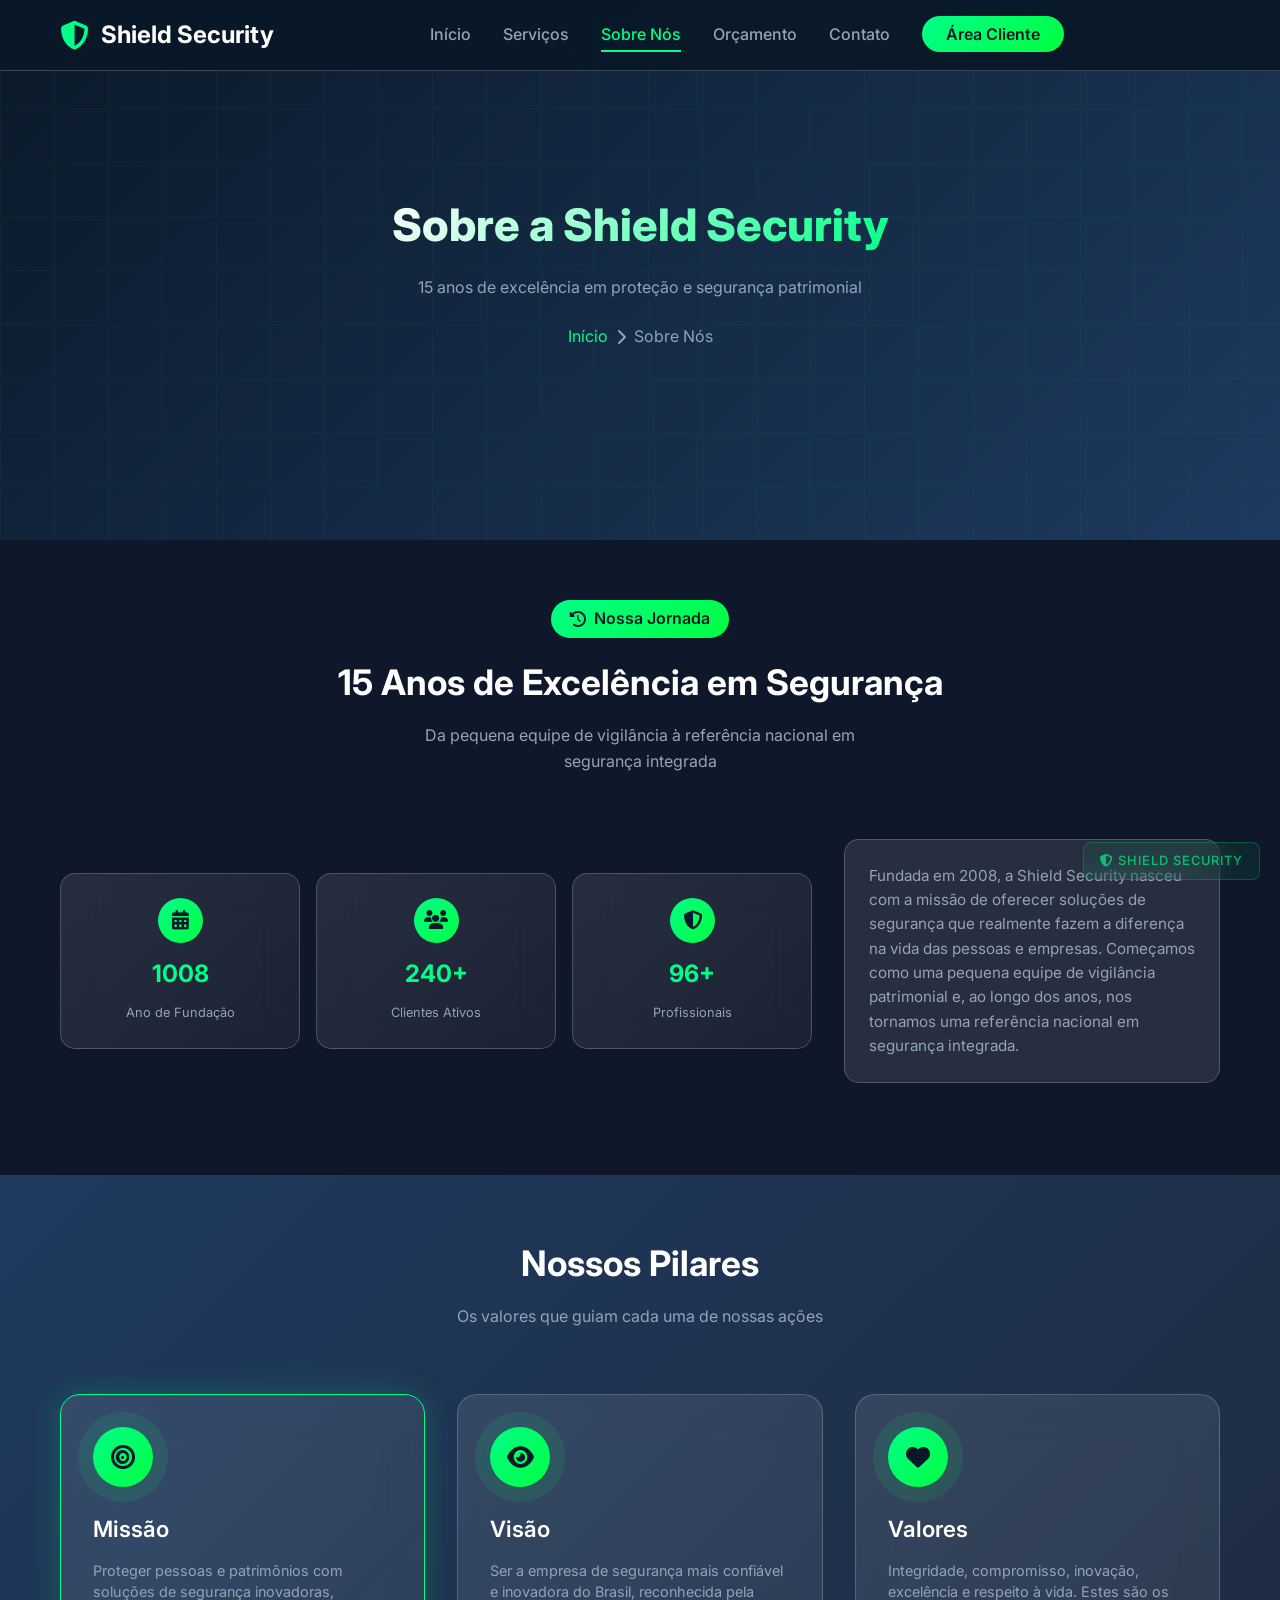
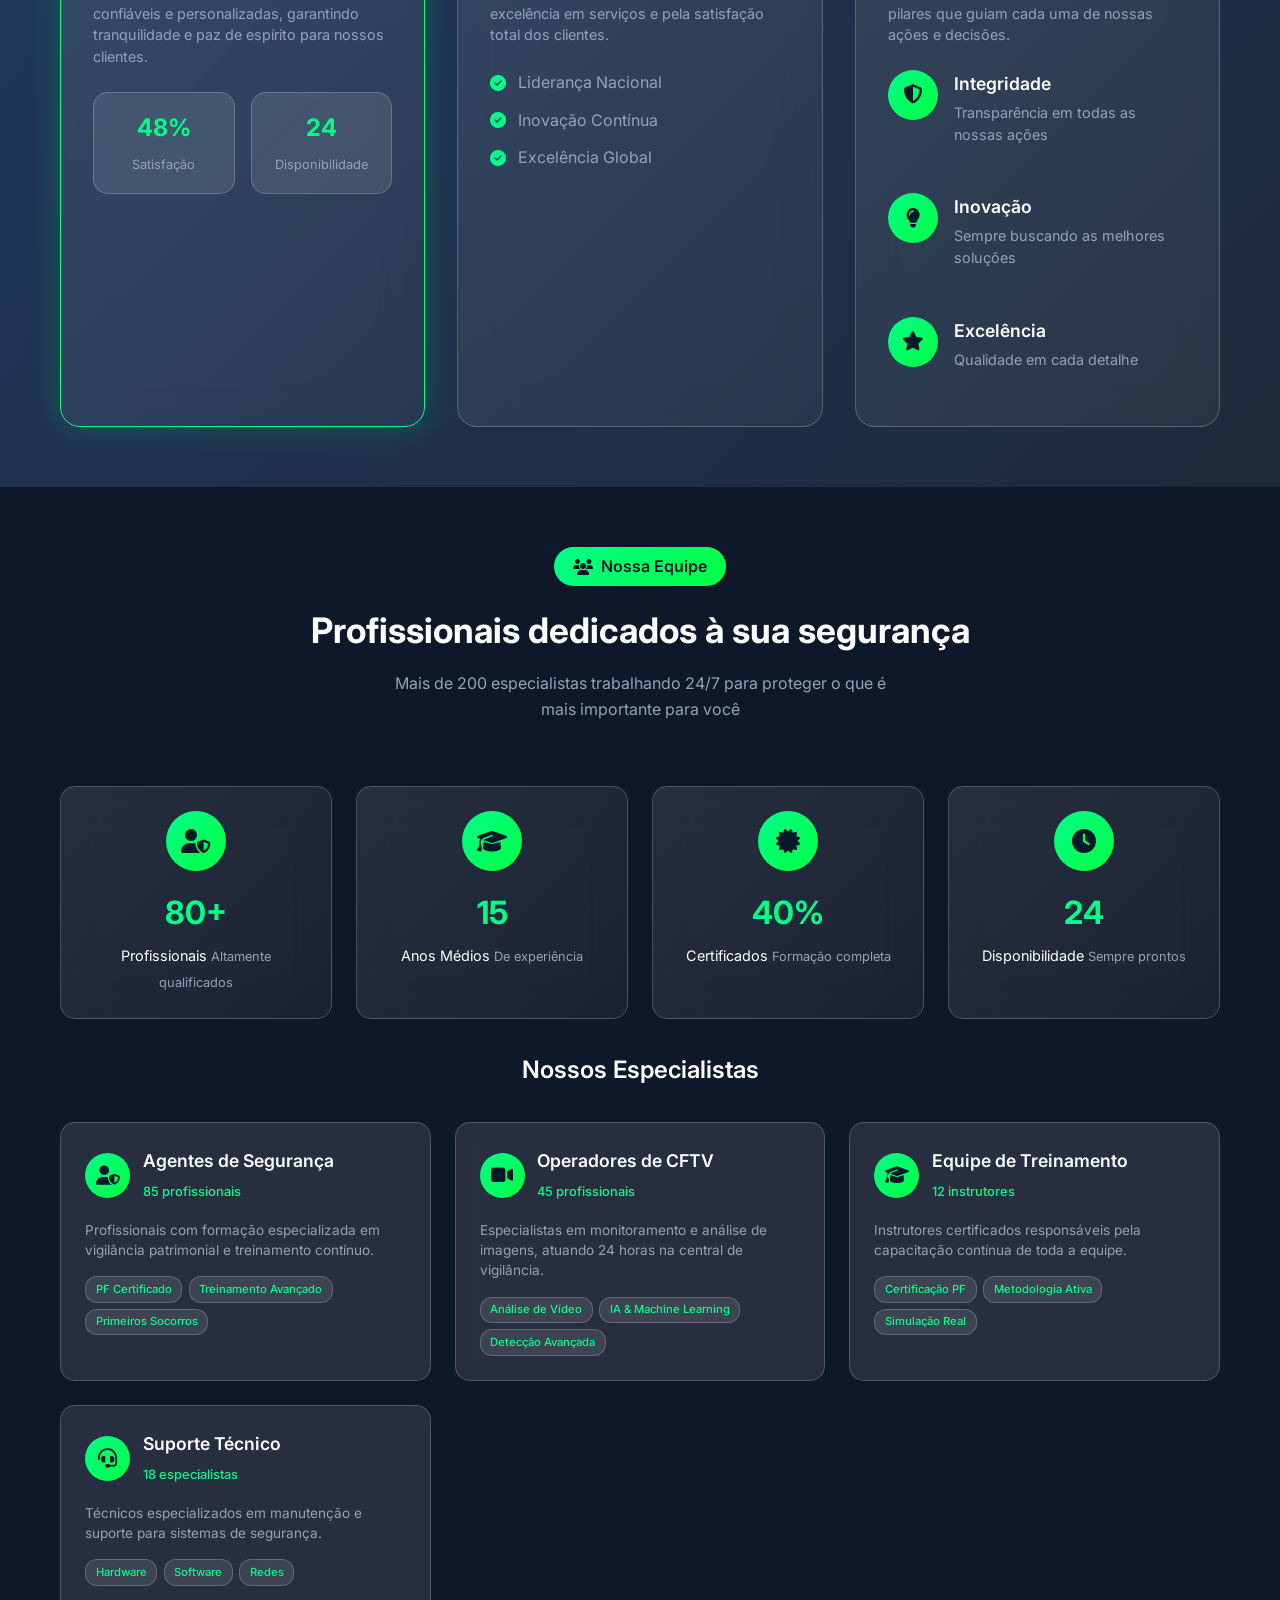
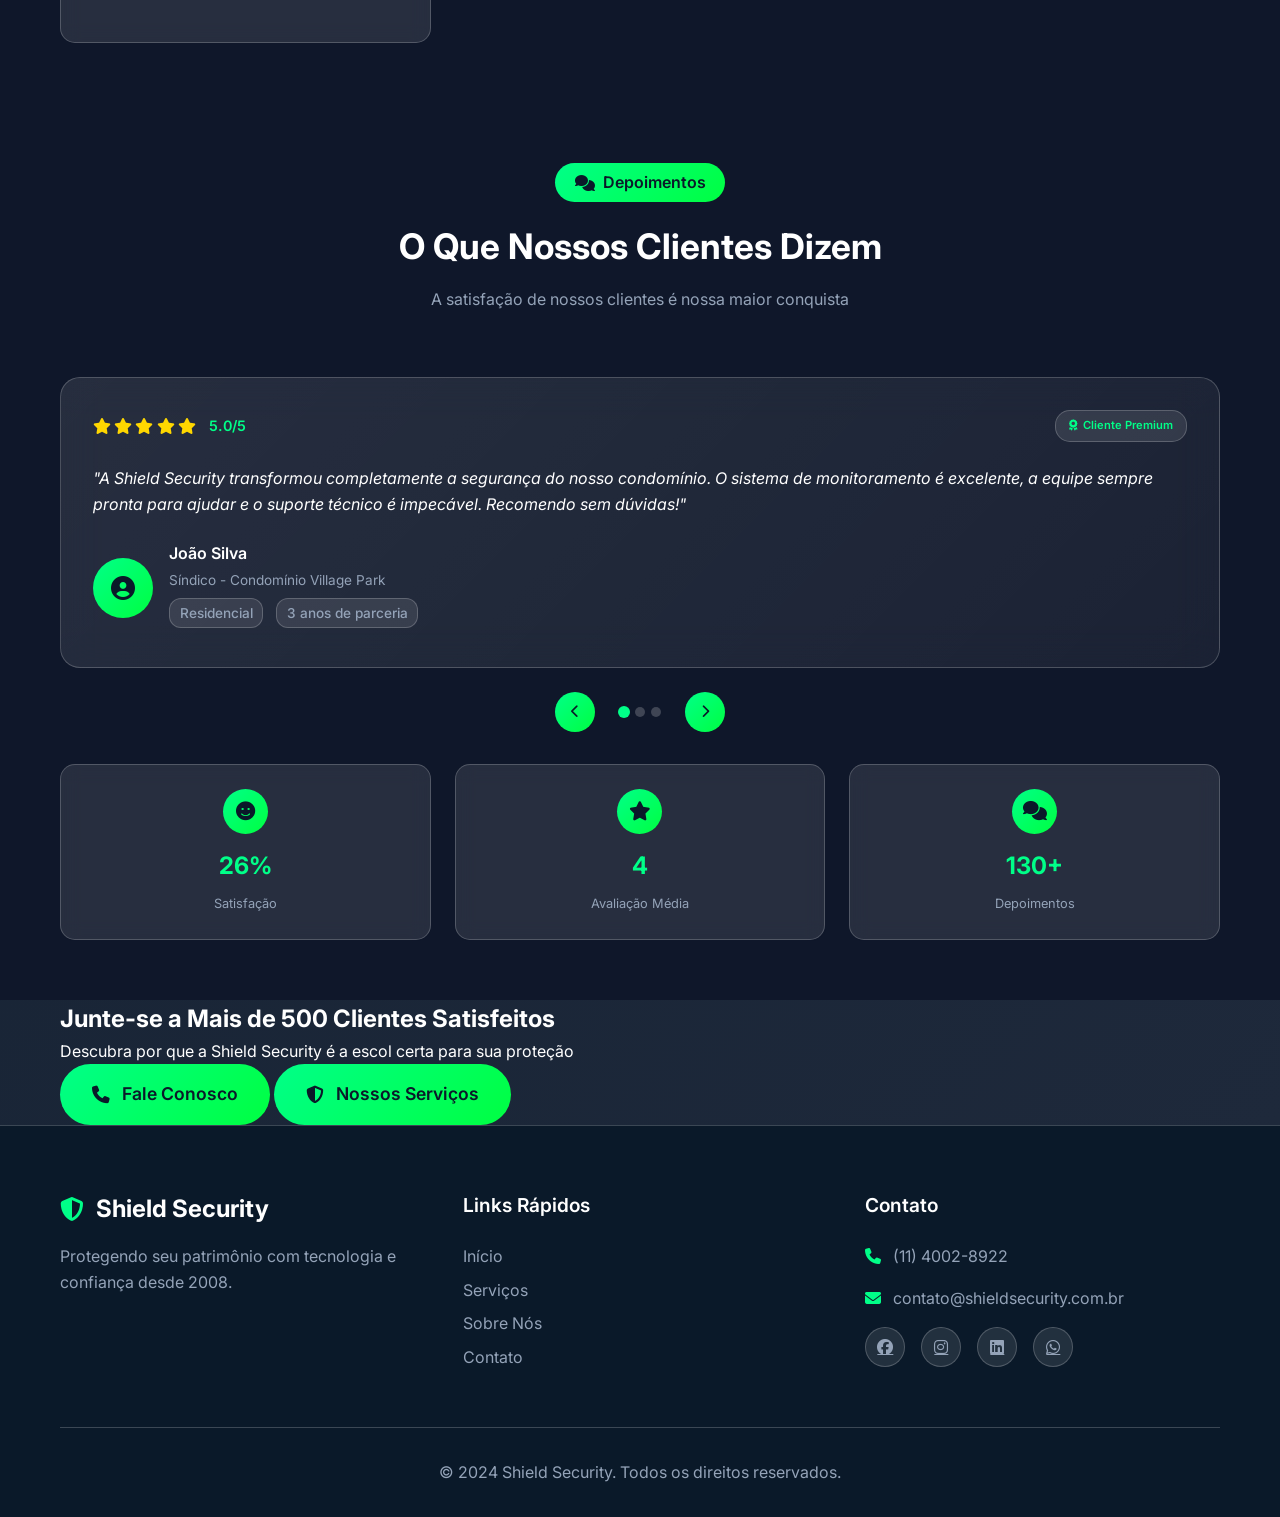
==== commit 4c74949b: "update" ====
--- a/about.html
+++ b/about.html
@@ -1889,5 +1889,13 @@
             }
         }
     </style>
+    
+    <!-- Marca d'Água -->
+    <div class="watermark">
+        <i class="fas fa-shield-alt"></i>
+        Shield Security
+    </div>
+
+    <script src="script.js"></script>
 </body>
 </html>
--- a/style.css
+++ b/style.css
@@ -571,6 +571,33 @@
 .submit-btn:hover {
     transform: translateY(-2px);
     box-shadow: 0 10px 30px rgba(0, 255, 136, 0.4);
+}
+
+/* Marca d'Água */
+.watermark {
+    position: fixed;
+    bottom: 20px;
+    right: 20px;
+    background: rgba(0, 255, 136, 0.1);
+    border: 1px solid rgba(0, 255, 136, 0.3);
+    border-radius: 8px;
+    padding: 8px 16px;
+    color: var(--accent-green);
+    font-size: 0.8rem;
+    font-weight: 500;
+    z-index: 1000;
+    pointer-events: none;
+    opacity: 0.7;
+    transition: var(--transition);
+    backdrop-filter: blur(10px);
+    text-transform: uppercase;
+    letter-spacing: 1px;
+}
+
+.watermark:hover {
+    opacity: 1;
+    background: rgba(0, 255, 136, 0.15);
+    border-color: var(--accent-green);
 }
 
 /* Footer */
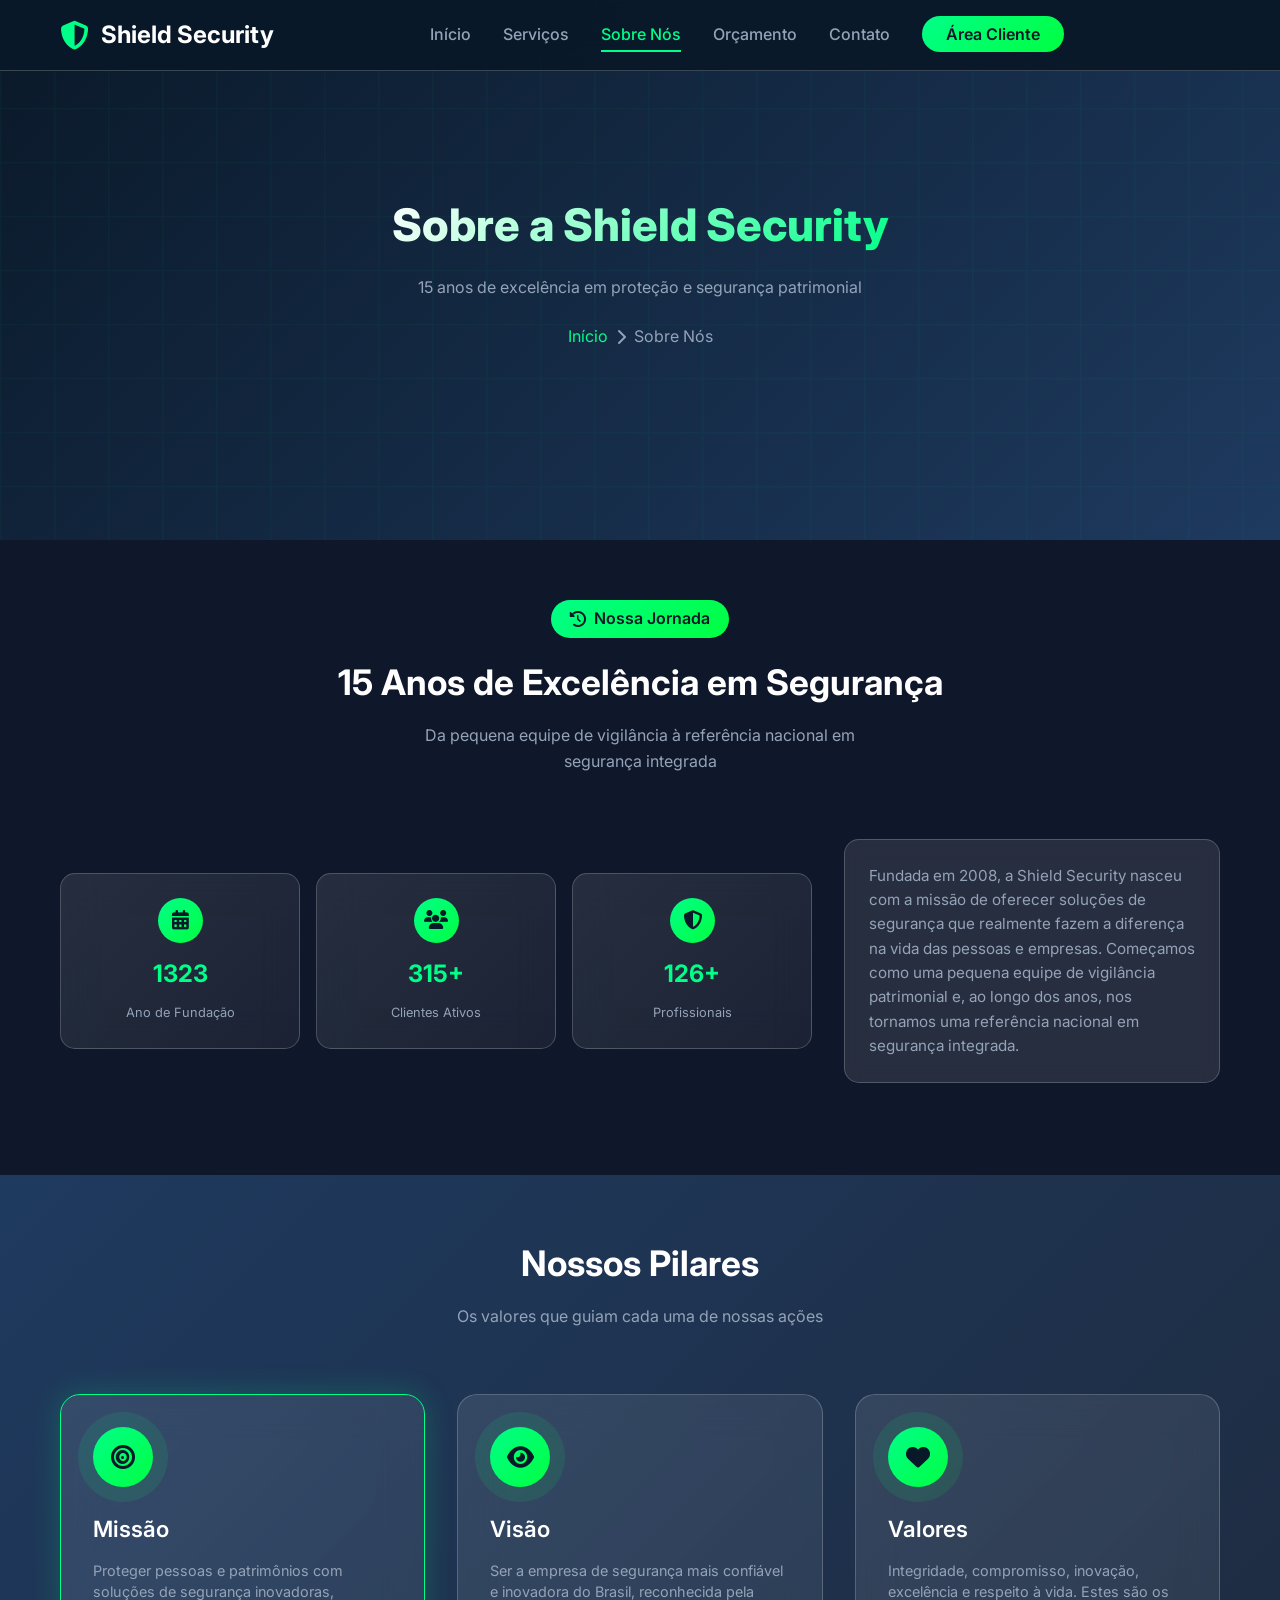
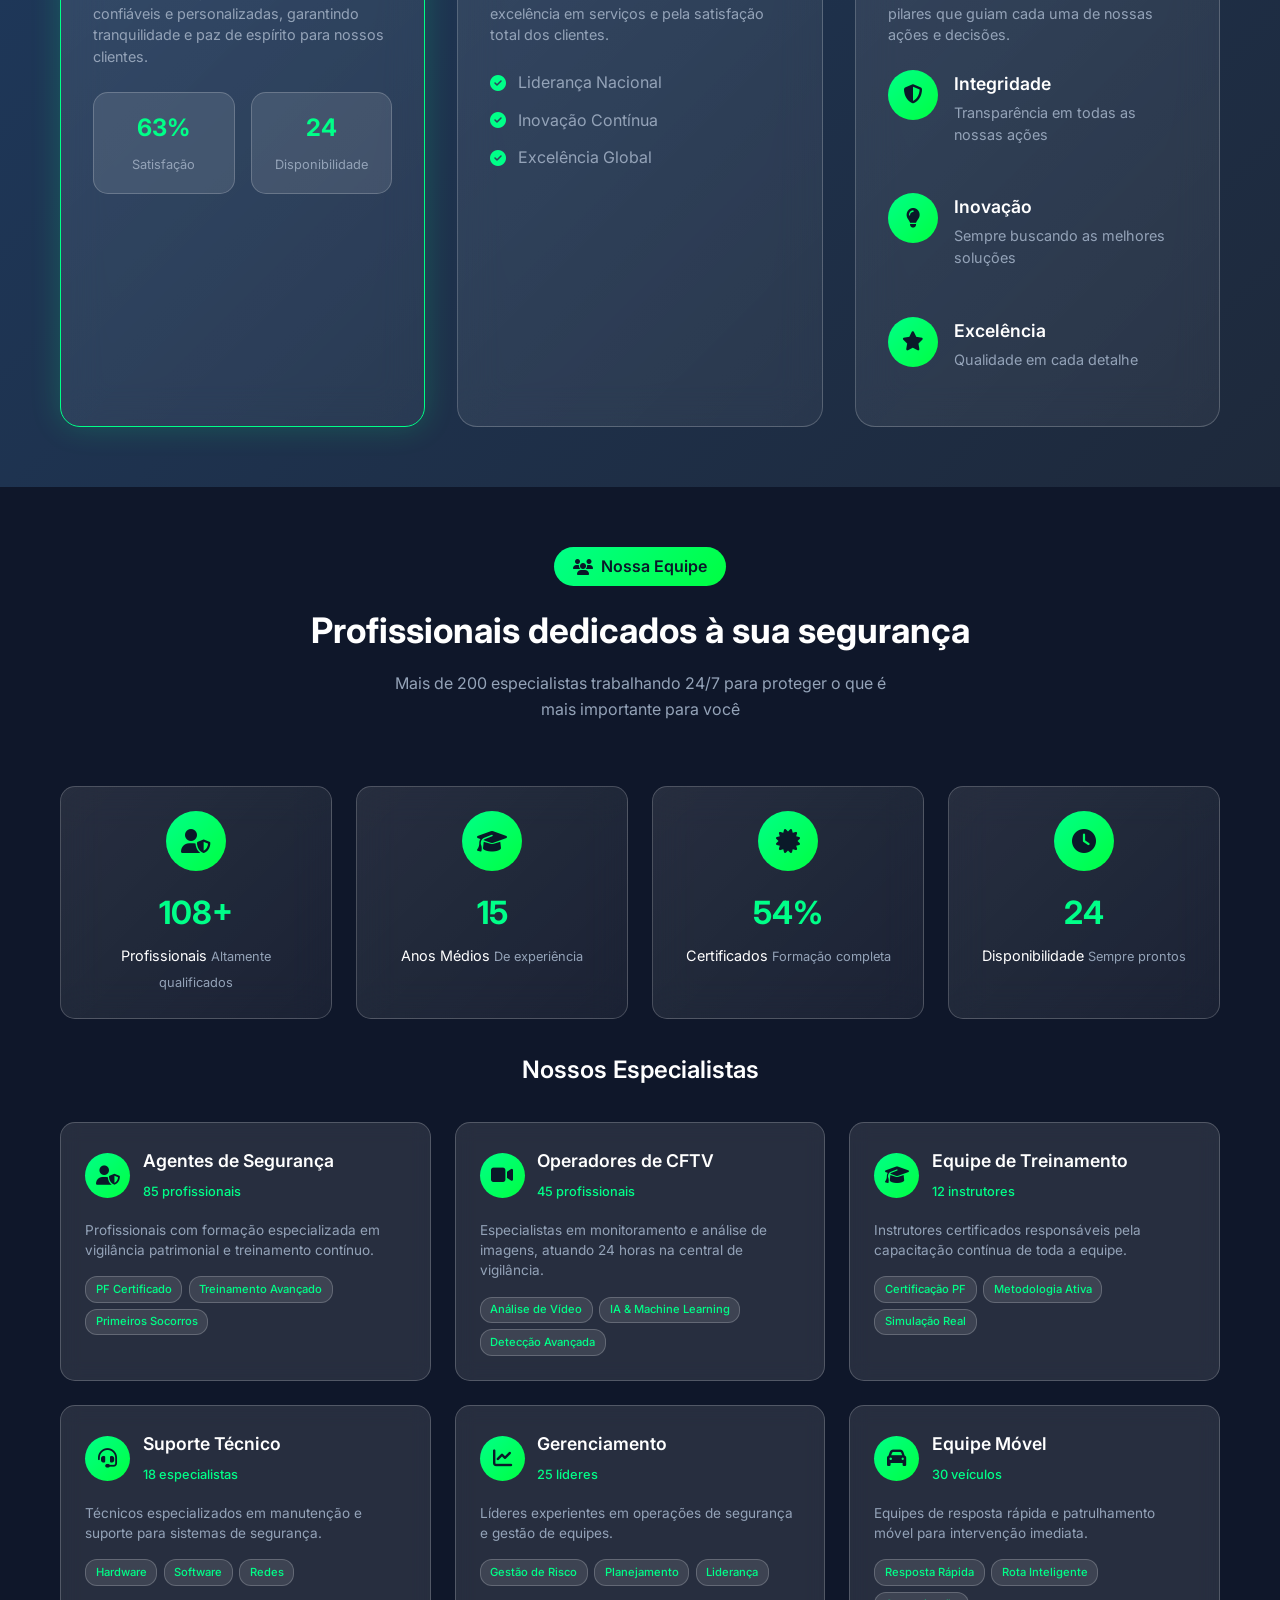
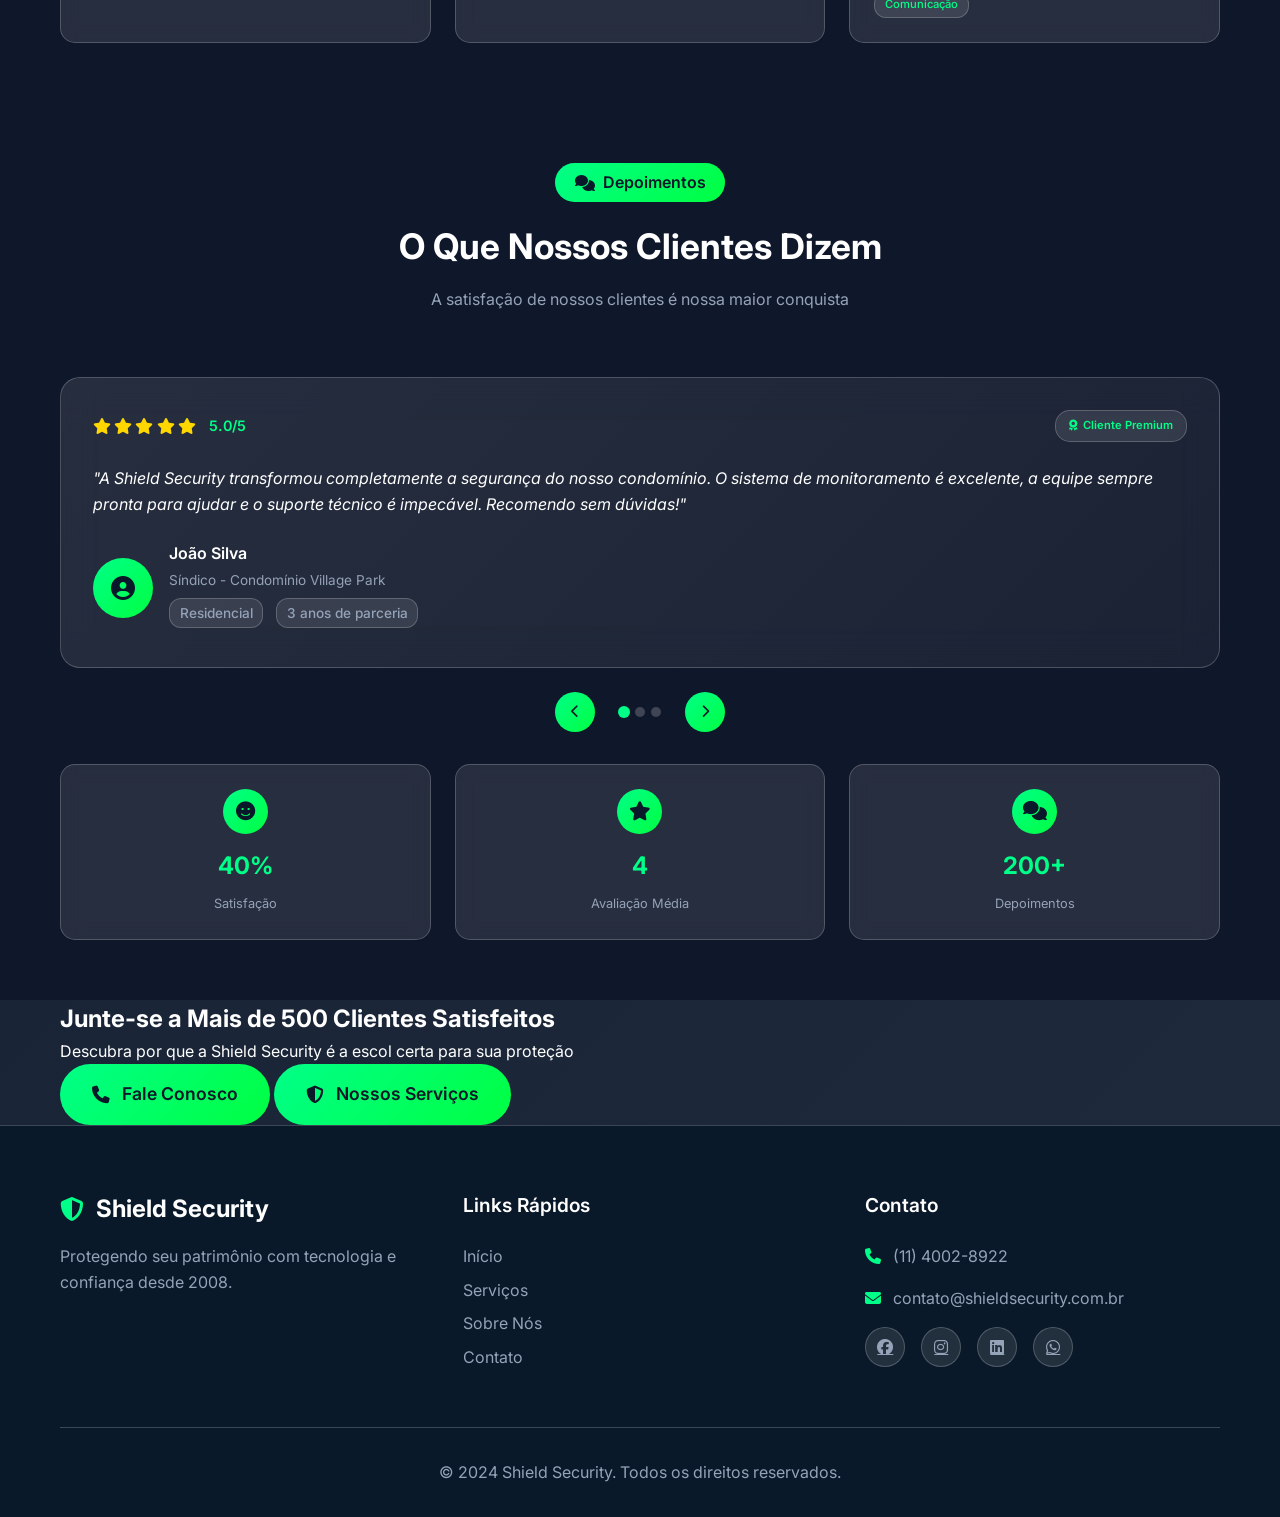
==== commit 5d2054af: "update" ====
--- a/about.html
+++ b/about.html
@@ -1889,13 +1889,5 @@
             }
         }
     </style>
-    
-    <!-- Marca d'Água -->
-    <div class="watermark">
-        <i class="fas fa-shield-alt"></i>
-        Shield Security
-    </div>
-
-    <script src="script.js"></script>
 </body>
 </html>
--- a/style.css
+++ b/style.css
@@ -571,33 +571,6 @@
 .submit-btn:hover {
     transform: translateY(-2px);
     box-shadow: 0 10px 30px rgba(0, 255, 136, 0.4);
-}
-
-/* Marca d'Água */
-.watermark {
-    position: fixed;
-    bottom: 20px;
-    right: 20px;
-    background: rgba(0, 255, 136, 0.1);
-    border: 1px solid rgba(0, 255, 136, 0.3);
-    border-radius: 8px;
-    padding: 8px 16px;
-    color: var(--accent-green);
-    font-size: 0.8rem;
-    font-weight: 500;
-    z-index: 1000;
-    pointer-events: none;
-    opacity: 0.7;
-    transition: var(--transition);
-    backdrop-filter: blur(10px);
-    text-transform: uppercase;
-    letter-spacing: 1px;
-}
-
-.watermark:hover {
-    opacity: 1;
-    background: rgba(0, 255, 136, 0.15);
-    border-color: var(--accent-green);
 }
 
 /* Footer */
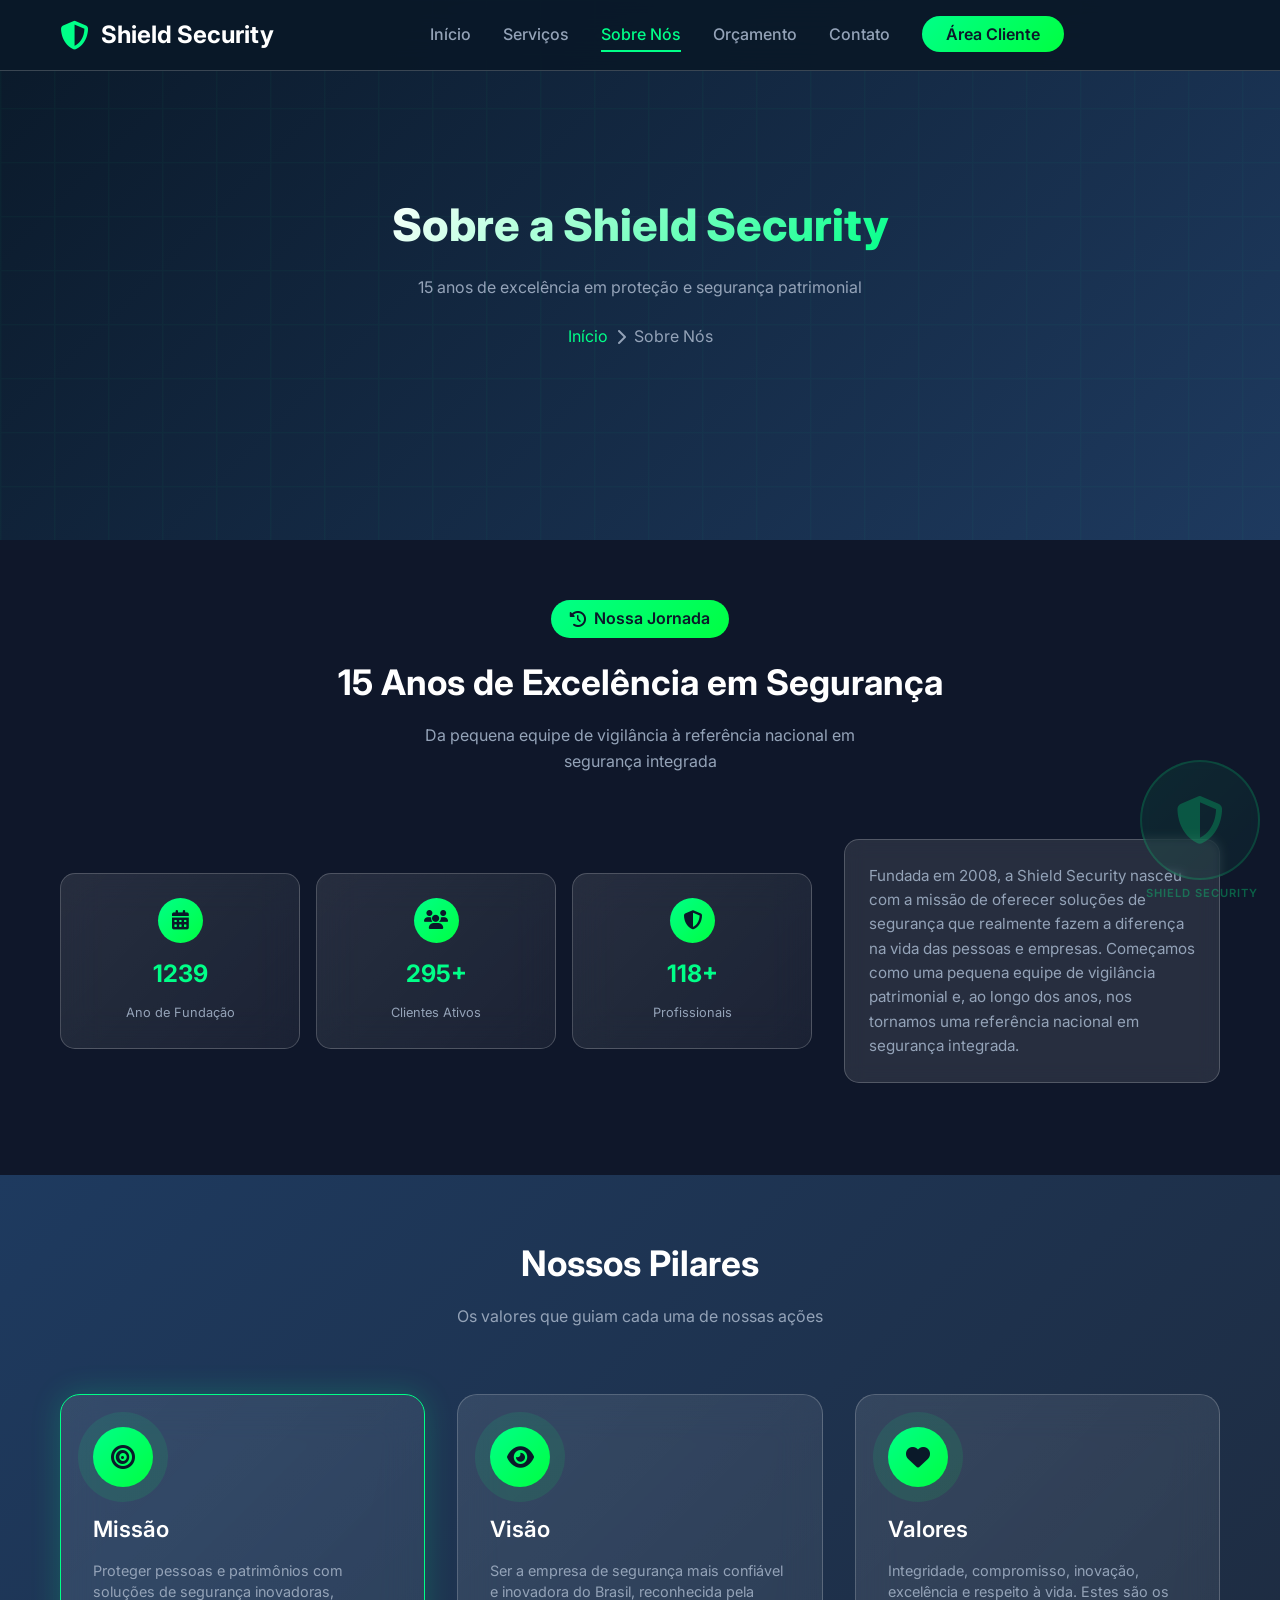
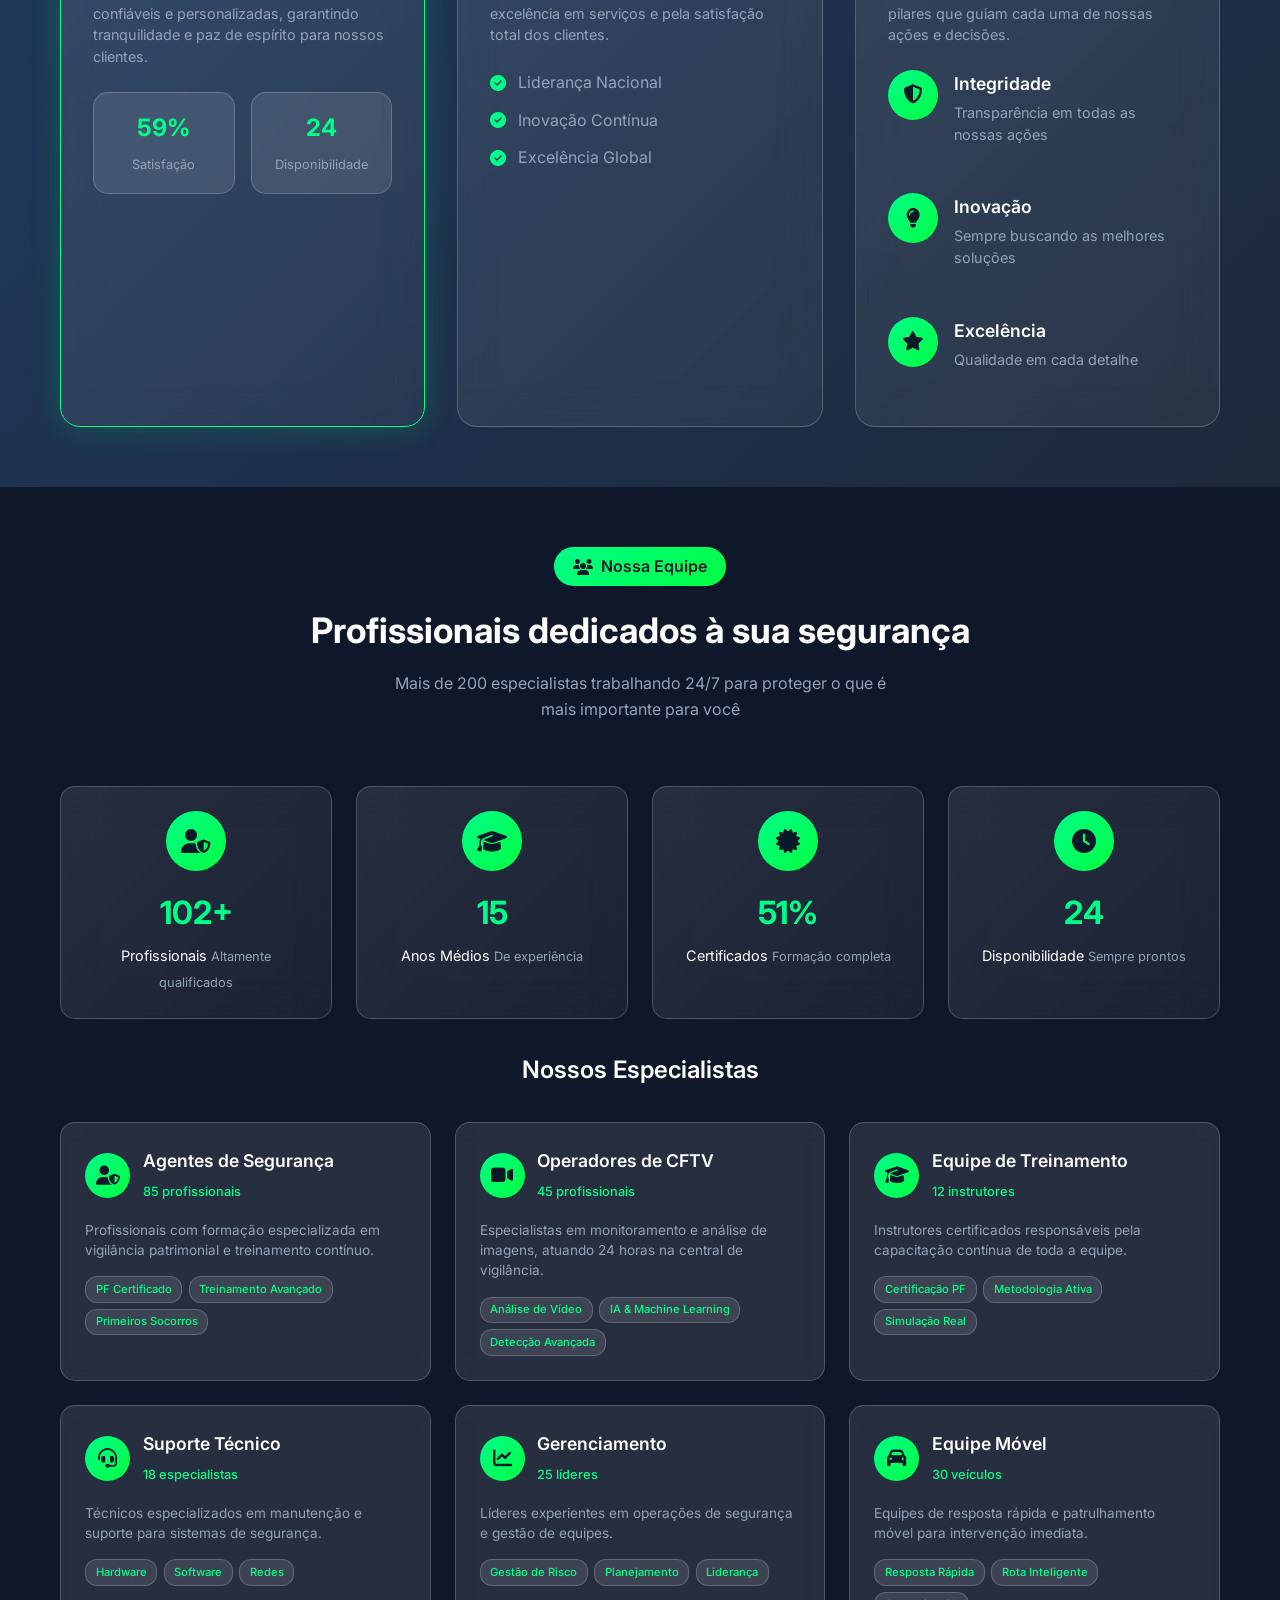
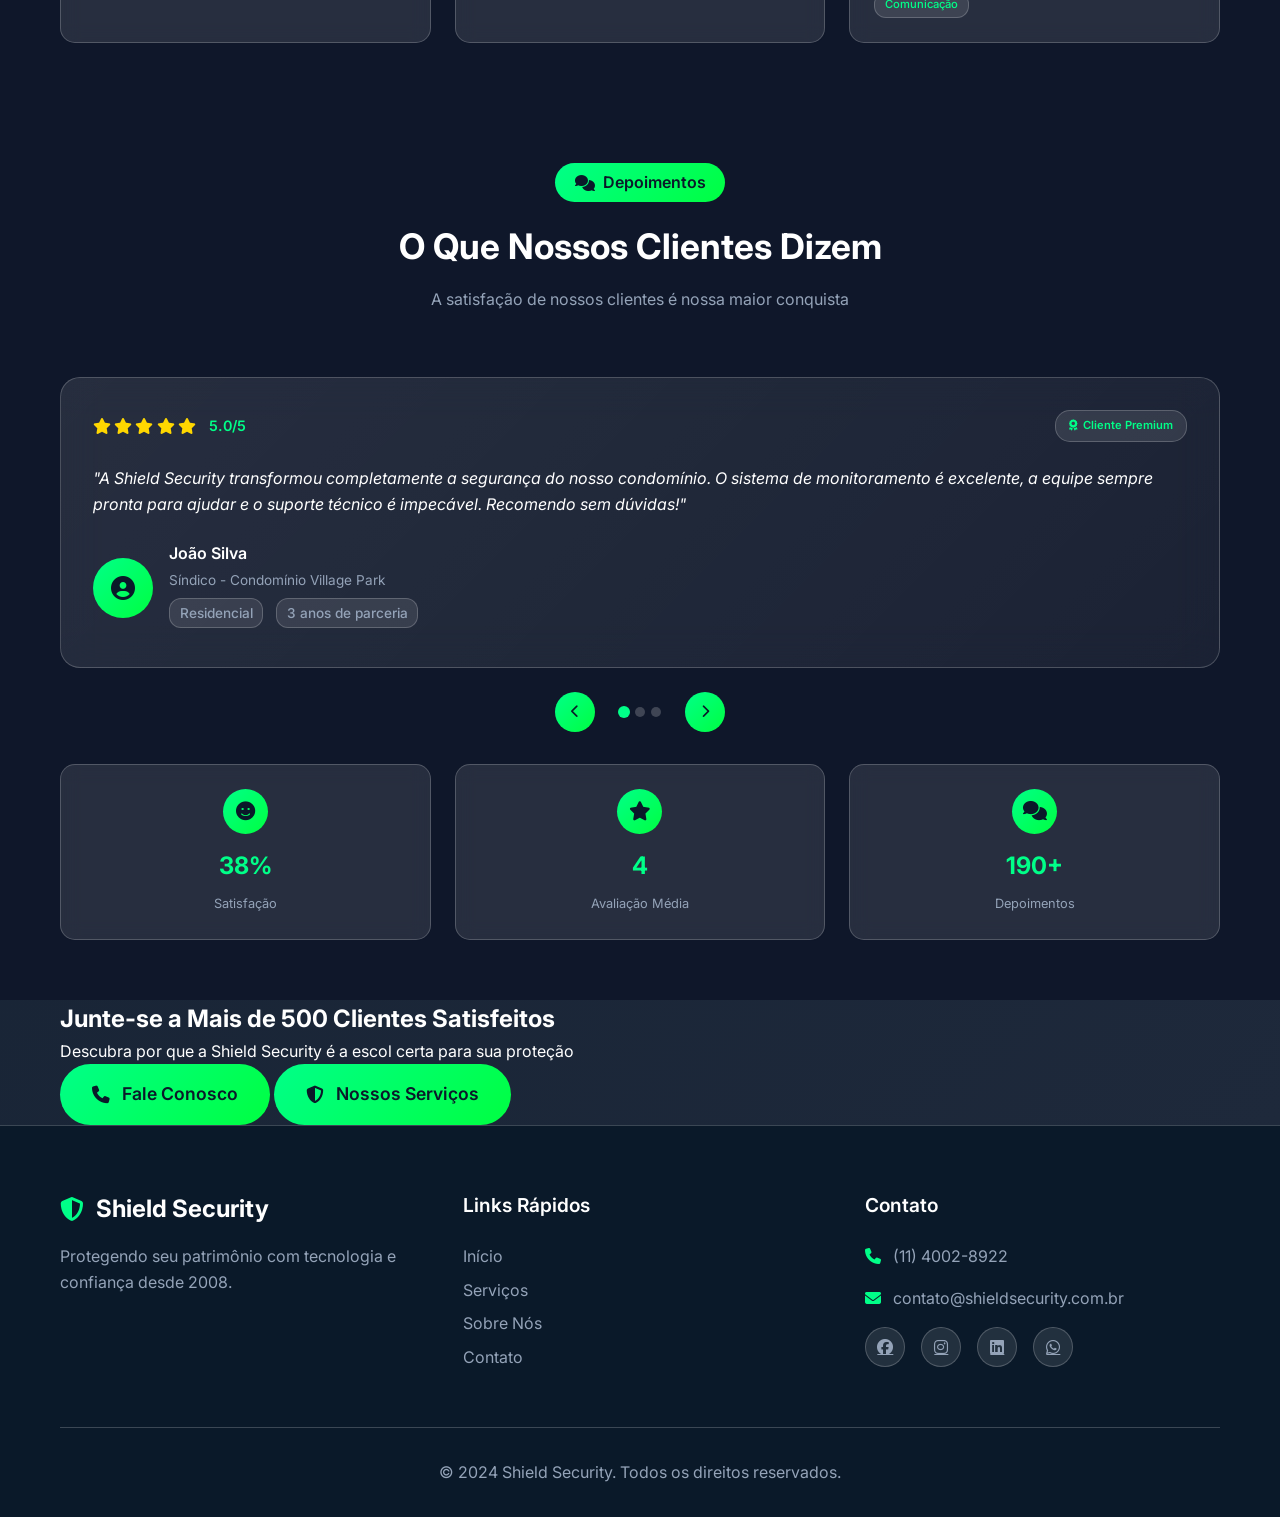
==== commit aaede42f: "update" ====
--- a/about.html
+++ b/about.html
@@ -614,6 +614,12 @@
         </div>
     </footer>
 
+    <!-- Marca d'água -->
+    <div class="watermark">
+        <i class="fas fa-shield-alt"></i>
+        <span class="watermark-text">Shield Security</span>
+    </div>
+
     <script src="script.js"></script>
     <script>
         // Script específico da página about
--- a/style.css
+++ b/style.css
@@ -573,7 +573,91 @@
     box-shadow: 0 10px 30px rgba(0, 255, 136, 0.4);
 }
 
-/* Footer */
+/* Marca d'água */
+.watermark {
+    position: fixed;
+    bottom: 20px;
+    right: 20px;
+    width: 120px;
+    height: 120px;
+    background: linear-gradient(135deg, rgba(0, 255, 136, 0.1), rgba(0, 255, 136, 0.05));
+    border-radius: 50%;
+    display: flex;
+    align-items: center;
+    justify-content: center;
+    z-index: 1000;
+    pointer-events: none;
+    opacity: 0.8;
+    animation: watermarkFloat 6s ease-in-out infinite;
+    backdrop-filter: blur(5px);
+    border: 2px solid rgba(0, 255, 136, 0.2);
+}
+
+.watermark i {
+    font-size: 3rem;
+    color: rgba(0, 255, 136, 0.3);
+    animation: watermarkPulse 3s ease-in-out infinite;
+}
+
+.watermark-text {
+    position: absolute;
+    bottom: -25px;
+    right: 0;
+    font-size: 0.7rem;
+    color: rgba(0, 255, 136, 0.4);
+    font-weight: 600;
+    text-transform: uppercase;
+    letter-spacing: 1px;
+    white-space: nowrap;
+}
+
+@keyframes watermarkFloat {
+    0%, 100% { transform: translateY(0px) rotate(0deg); }
+    50% { transform: translateY(-10px) rotate(5deg); }
+}
+
+@keyframes watermarkPulse {
+    0%, 100% { opacity: 0.3; transform: scale(1); }
+    50% { opacity: 0.6; transform: scale(1.1); }
+}
+
+/* Ocultar marca d'água em mobile */
+@media (max-width: 768px) {
+    .watermark {
+        width: 80px;
+        height: 80px;
+        bottom: 15px;
+        right: 15px;
+    }
+    
+    .watermark i {
+        font-size: 2rem;
+    }
+    
+    .watermark-text {
+        font-size: 0.6rem;
+        bottom: -20px;
+    }
+}
+
+@media (max-width: 480px) {
+    .watermark {
+        width: 60px;
+        height: 60px;
+        bottom: 10px;
+        right: 10px;
+    }
+    
+    .watermark i {
+        font-size: 1.5rem;
+    }
+    
+    .watermark-text {
+        display: none;
+    }
+}
+
+/* Footer Styles */
 .footer {
     background: var(--primary-dark);
     padding: 4rem 0 2rem;
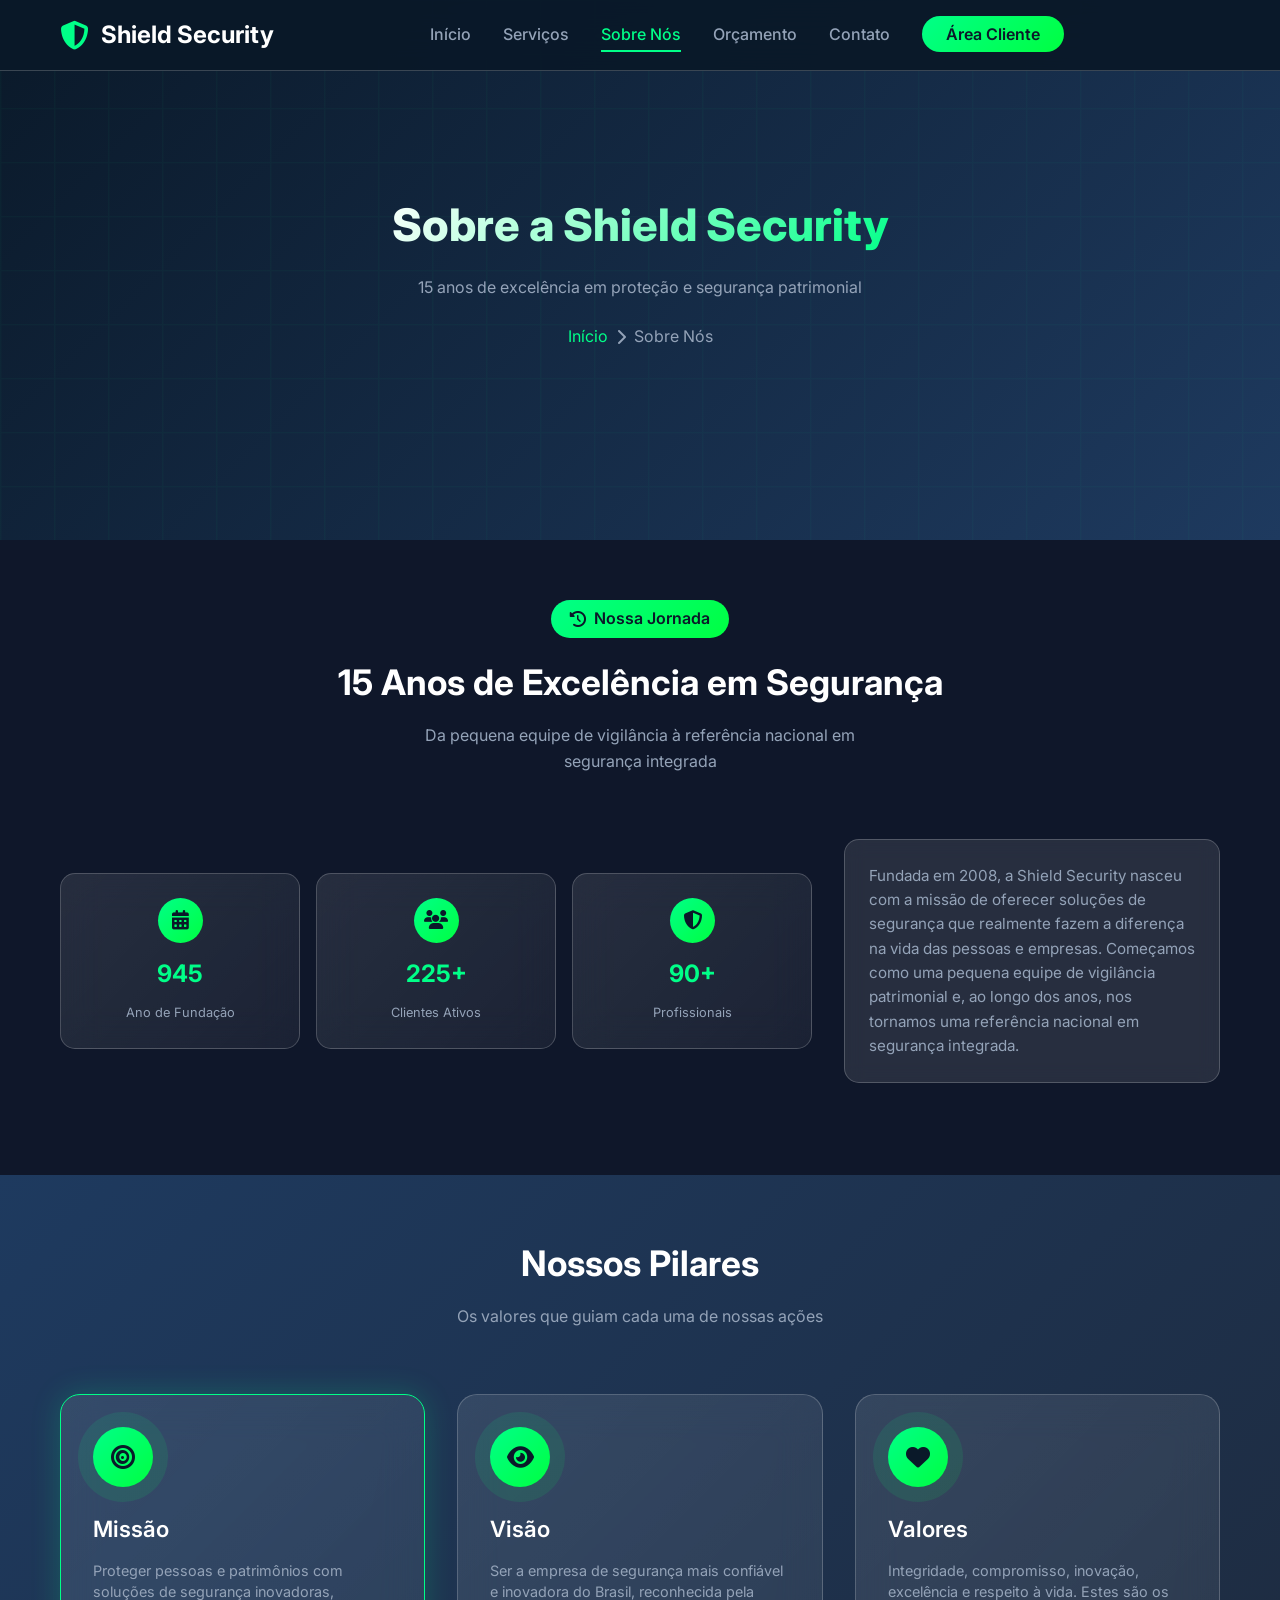
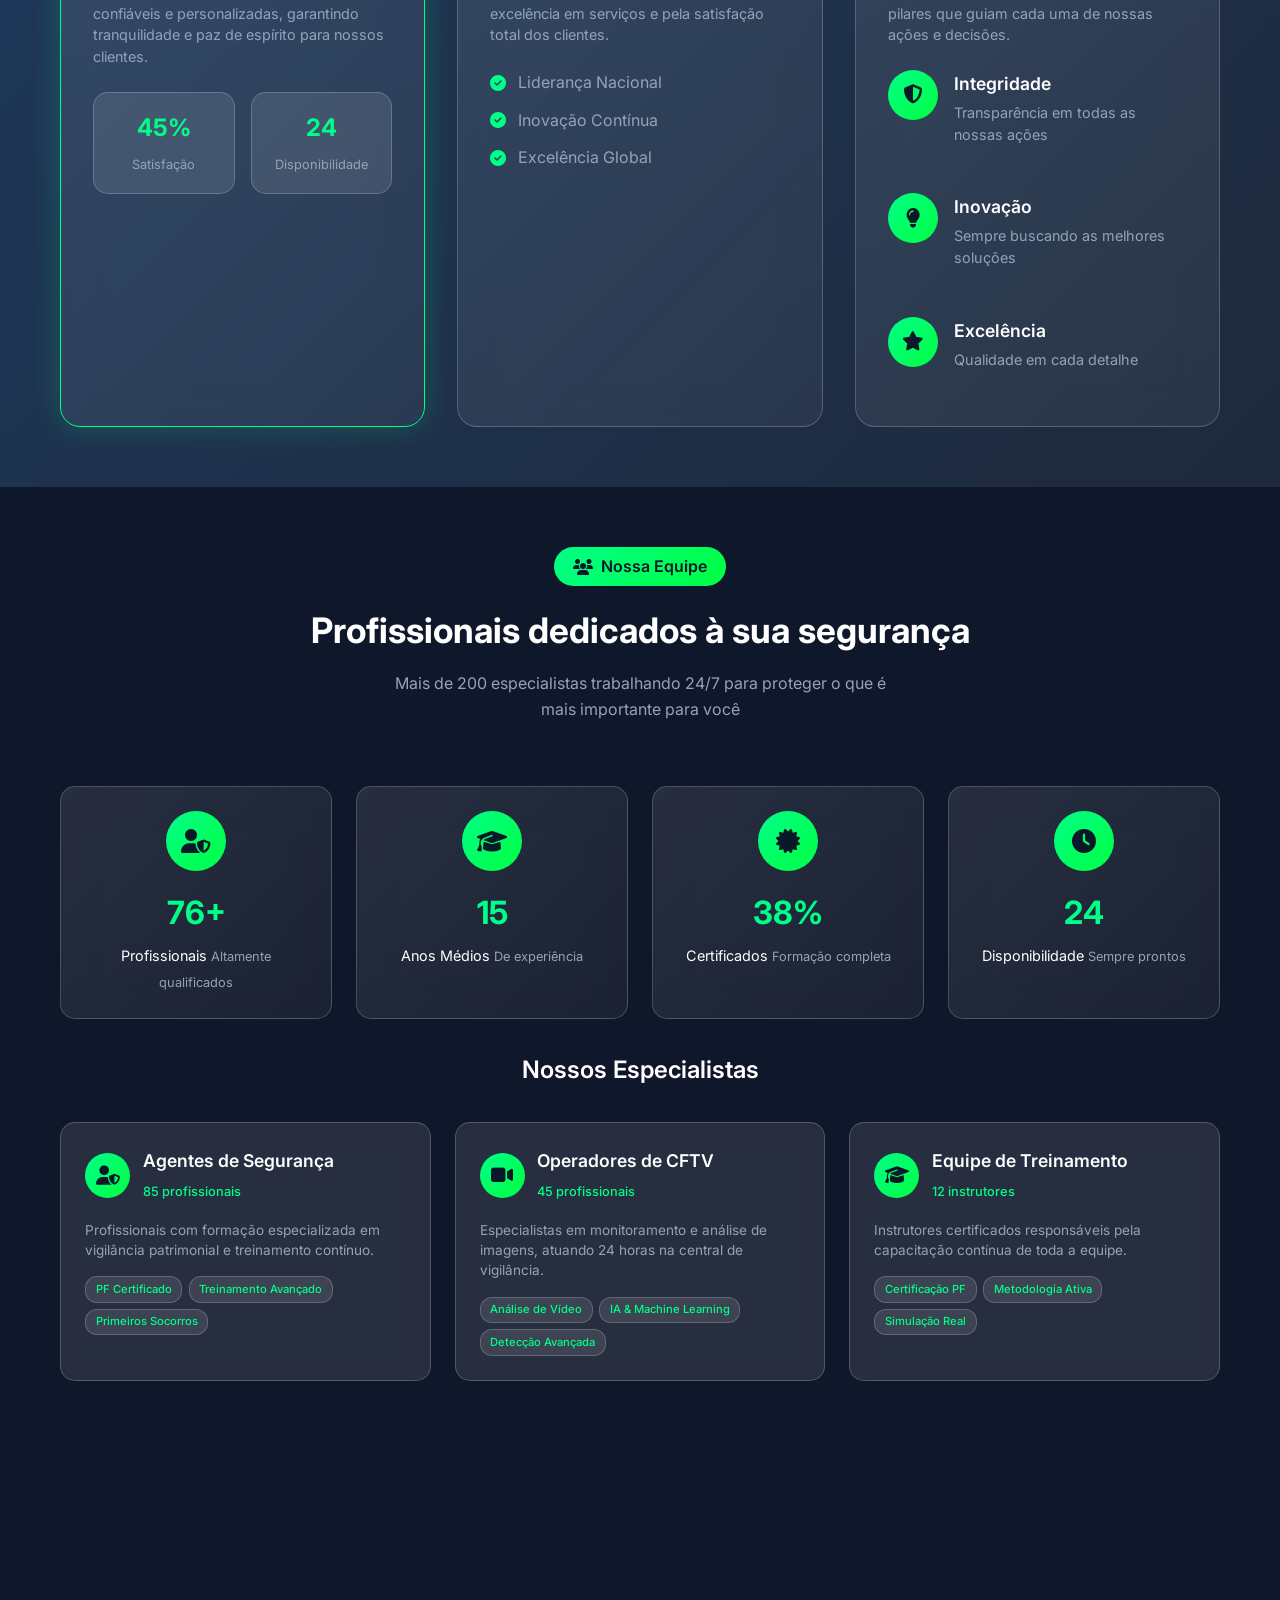
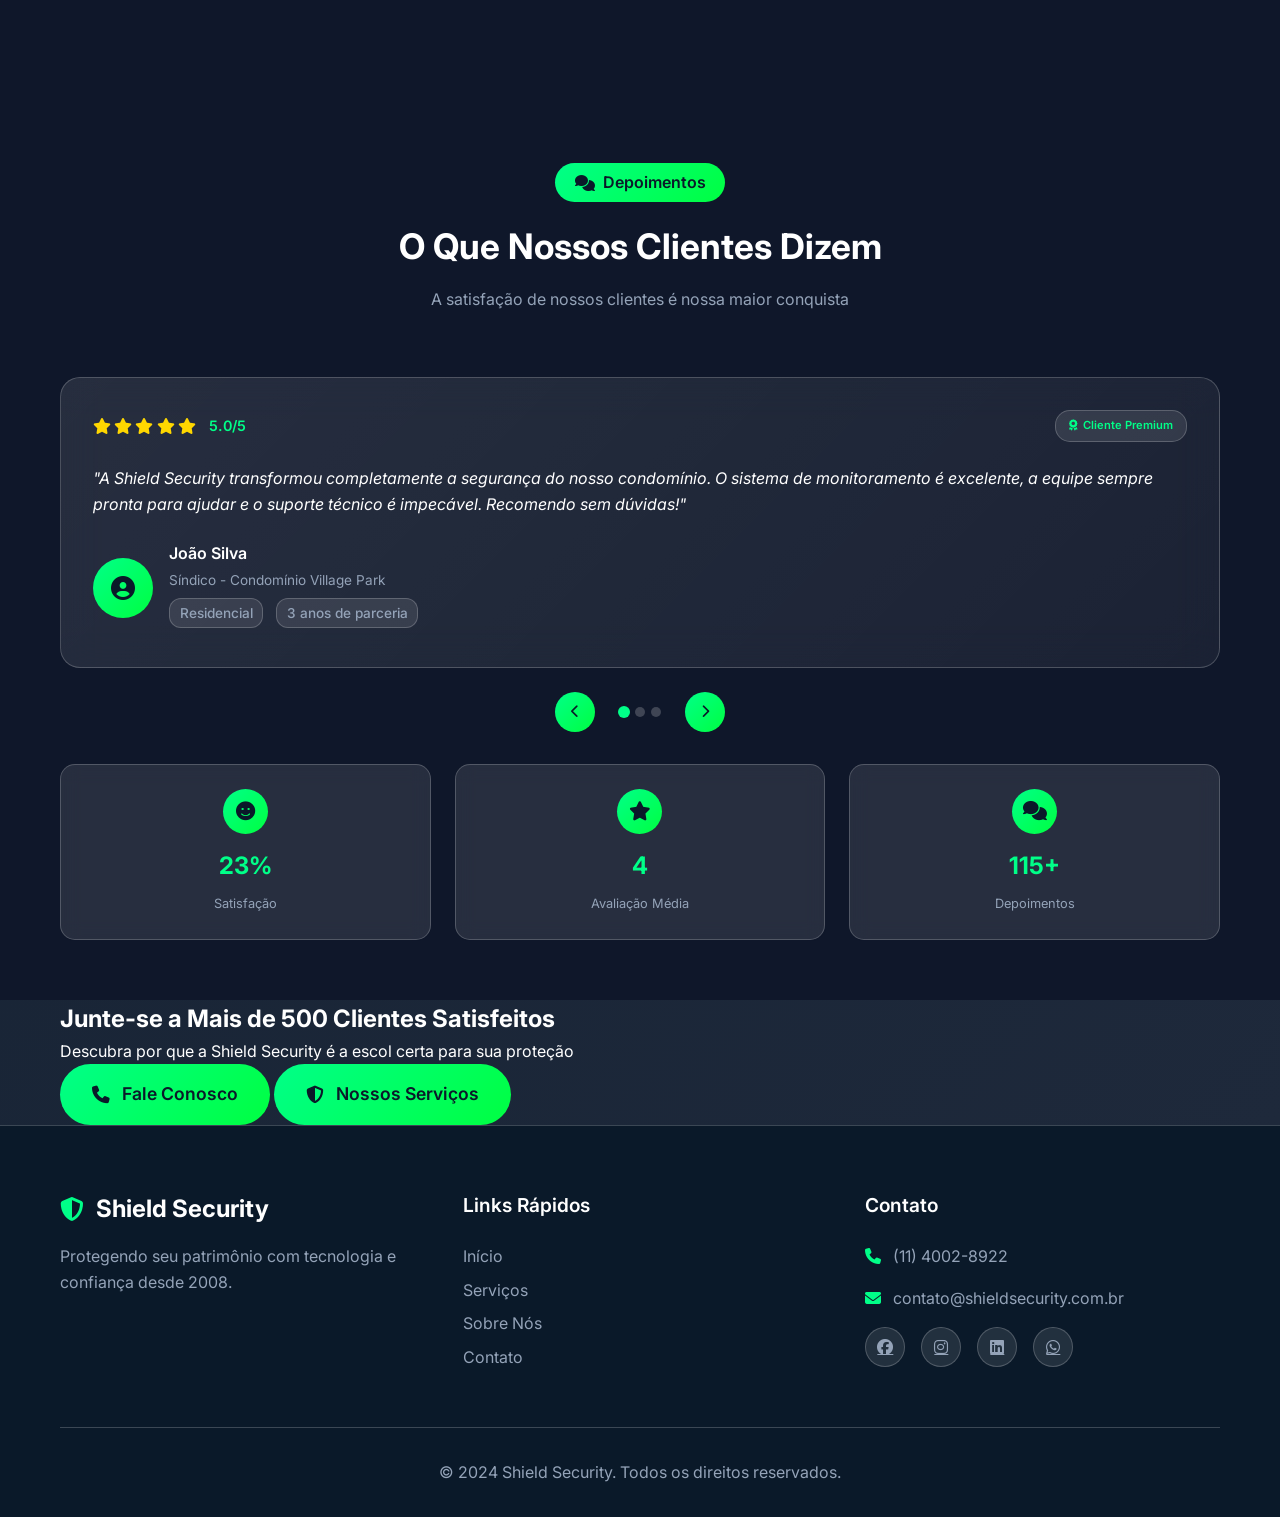
==== commit f27f255e: "update" ====
--- a/about.html
+++ b/about.html
@@ -614,12 +614,6 @@
         </div>
     </footer>
 
-    <!-- Marca d'água -->
-    <div class="watermark">
-        <i class="fas fa-shield-alt"></i>
-        <span class="watermark-text">Shield Security</span>
-    </div>
-
     <script src="script.js"></script>
     <script>
         // Script específico da página about
--- a/style.css
+++ b/style.css
@@ -573,89 +573,6 @@
     box-shadow: 0 10px 30px rgba(0, 255, 136, 0.4);
 }
 
-/* Marca d'água */
-.watermark {
-    position: fixed;
-    bottom: 20px;
-    right: 20px;
-    width: 120px;
-    height: 120px;
-    background: linear-gradient(135deg, rgba(0, 255, 136, 0.1), rgba(0, 255, 136, 0.05));
-    border-radius: 50%;
-    display: flex;
-    align-items: center;
-    justify-content: center;
-    z-index: 1000;
-    pointer-events: none;
-    opacity: 0.8;
-    animation: watermarkFloat 6s ease-in-out infinite;
-    backdrop-filter: blur(5px);
-    border: 2px solid rgba(0, 255, 136, 0.2);
-}
-
-.watermark i {
-    font-size: 3rem;
-    color: rgba(0, 255, 136, 0.3);
-    animation: watermarkPulse 3s ease-in-out infinite;
-}
-
-.watermark-text {
-    position: absolute;
-    bottom: -25px;
-    right: 0;
-    font-size: 0.7rem;
-    color: rgba(0, 255, 136, 0.4);
-    font-weight: 600;
-    text-transform: uppercase;
-    letter-spacing: 1px;
-    white-space: nowrap;
-}
-
-@keyframes watermarkFloat {
-    0%, 100% { transform: translateY(0px) rotate(0deg); }
-    50% { transform: translateY(-10px) rotate(5deg); }
-}
-
-@keyframes watermarkPulse {
-    0%, 100% { opacity: 0.3; transform: scale(1); }
-    50% { opacity: 0.6; transform: scale(1.1); }
-}
-
-/* Ocultar marca d'água em mobile */
-@media (max-width: 768px) {
-    .watermark {
-        width: 80px;
-        height: 80px;
-        bottom: 15px;
-        right: 15px;
-    }
-    
-    .watermark i {
-        font-size: 2rem;
-    }
-    
-    .watermark-text {
-        font-size: 0.6rem;
-        bottom: -20px;
-    }
-}
-
-@media (max-width: 480px) {
-    .watermark {
-        width: 60px;
-        height: 60px;
-        bottom: 10px;
-        right: 10px;
-    }
-    
-    .watermark i {
-        font-size: 1.5rem;
-    }
-    
-    .watermark-text {
-        display: none;
-    }
-}
 
 /* Footer Styles */
 .footer {
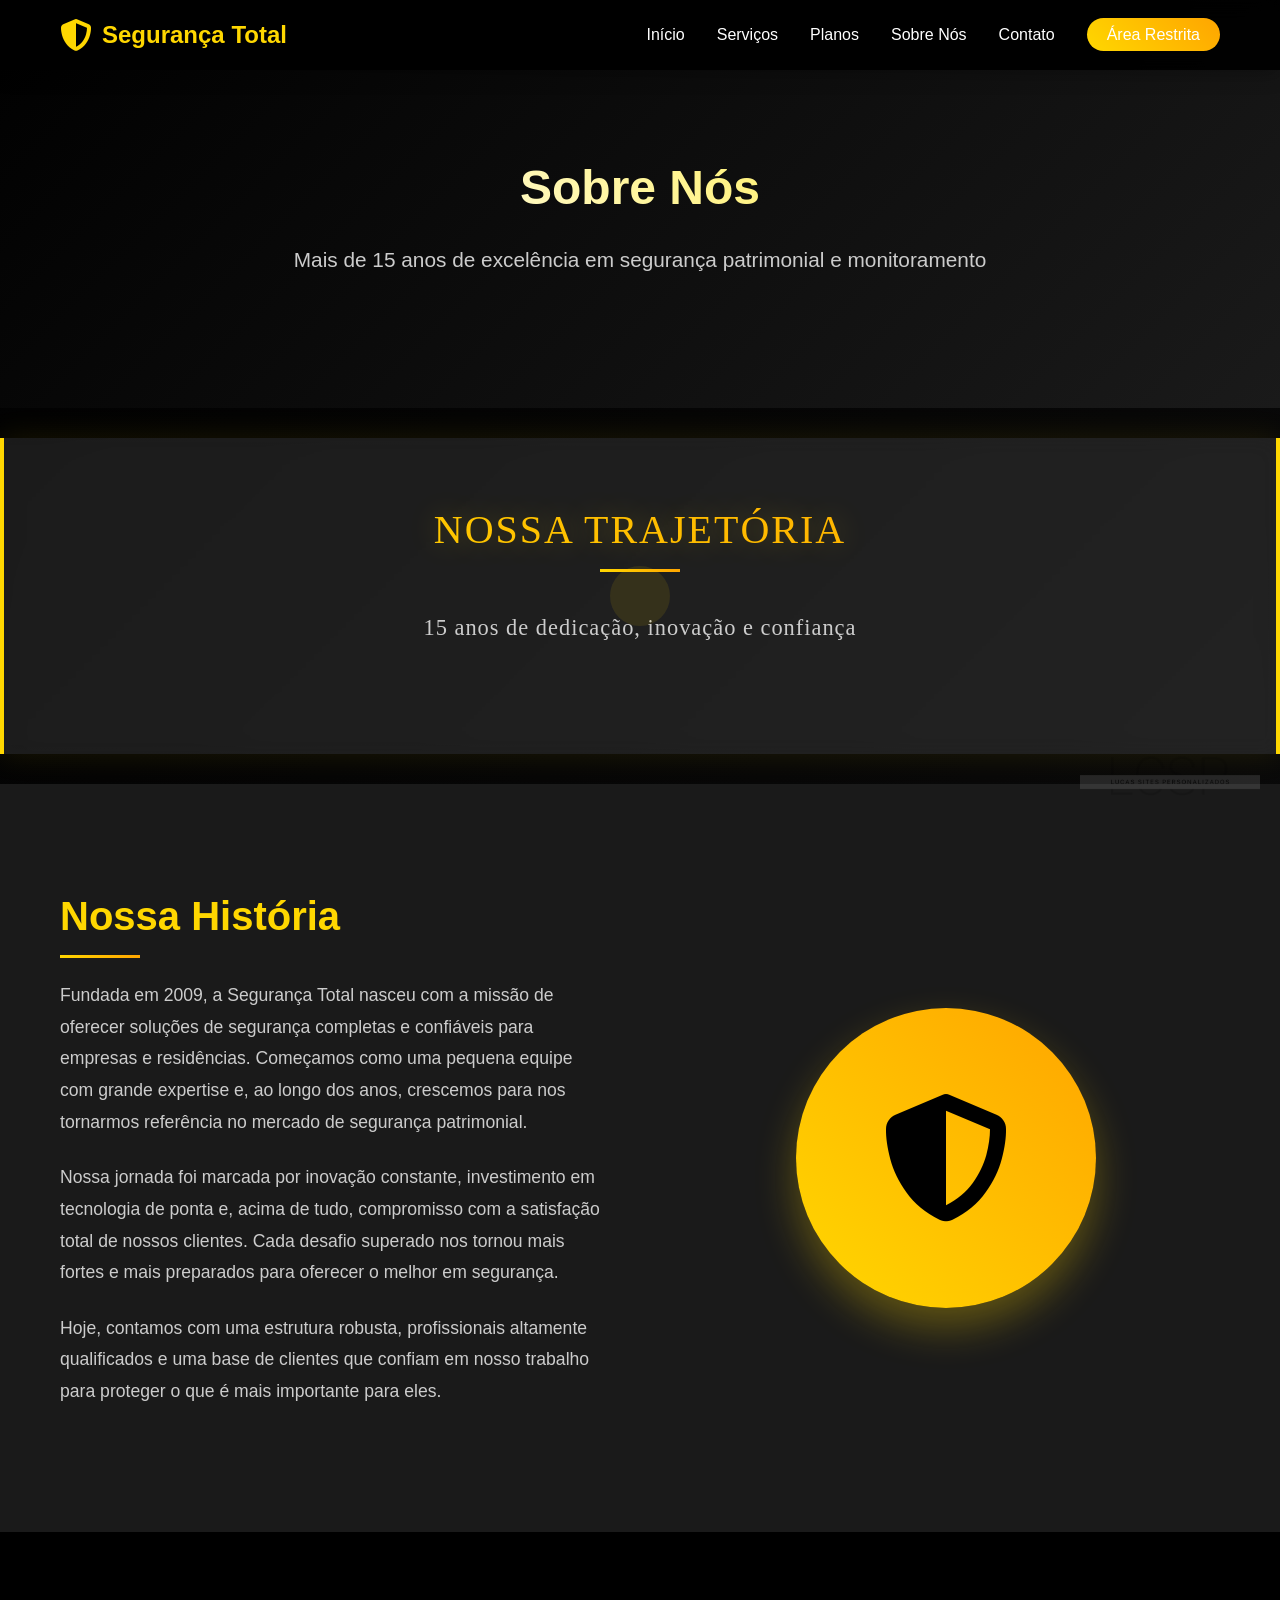
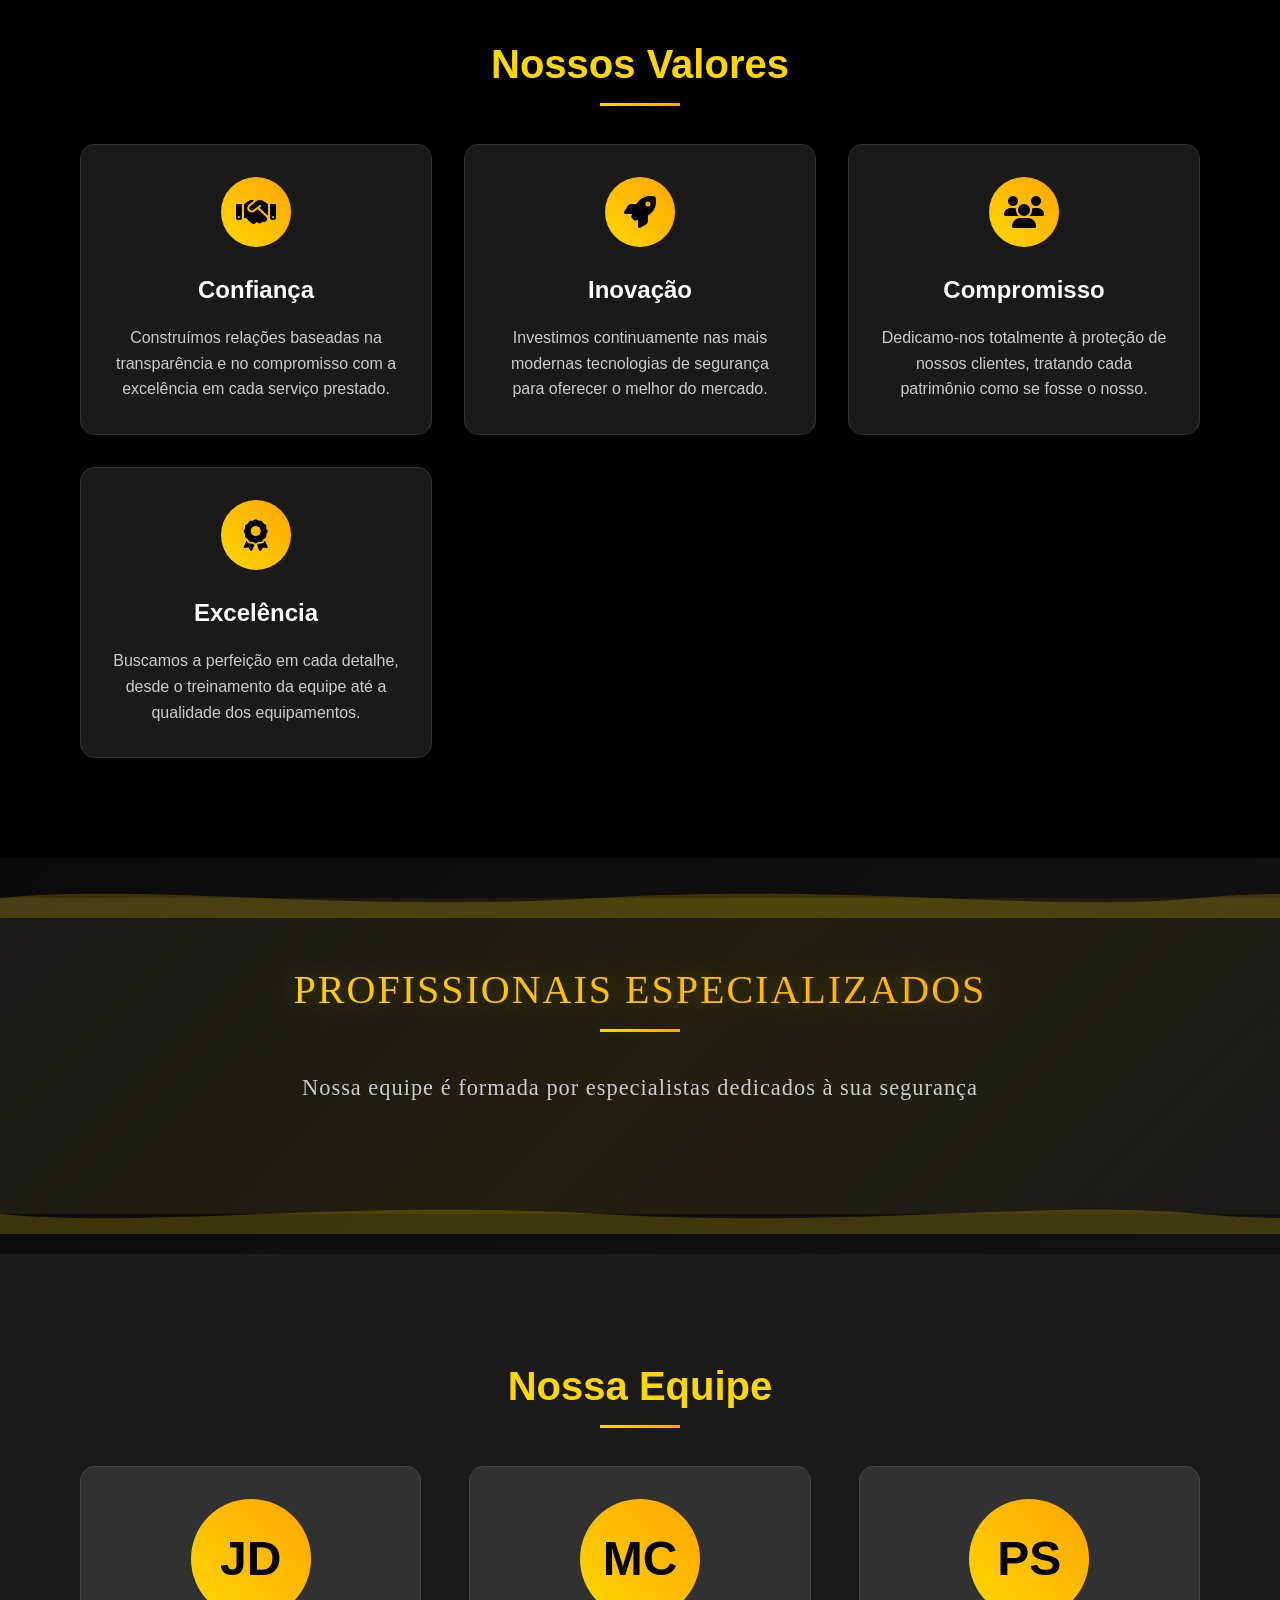
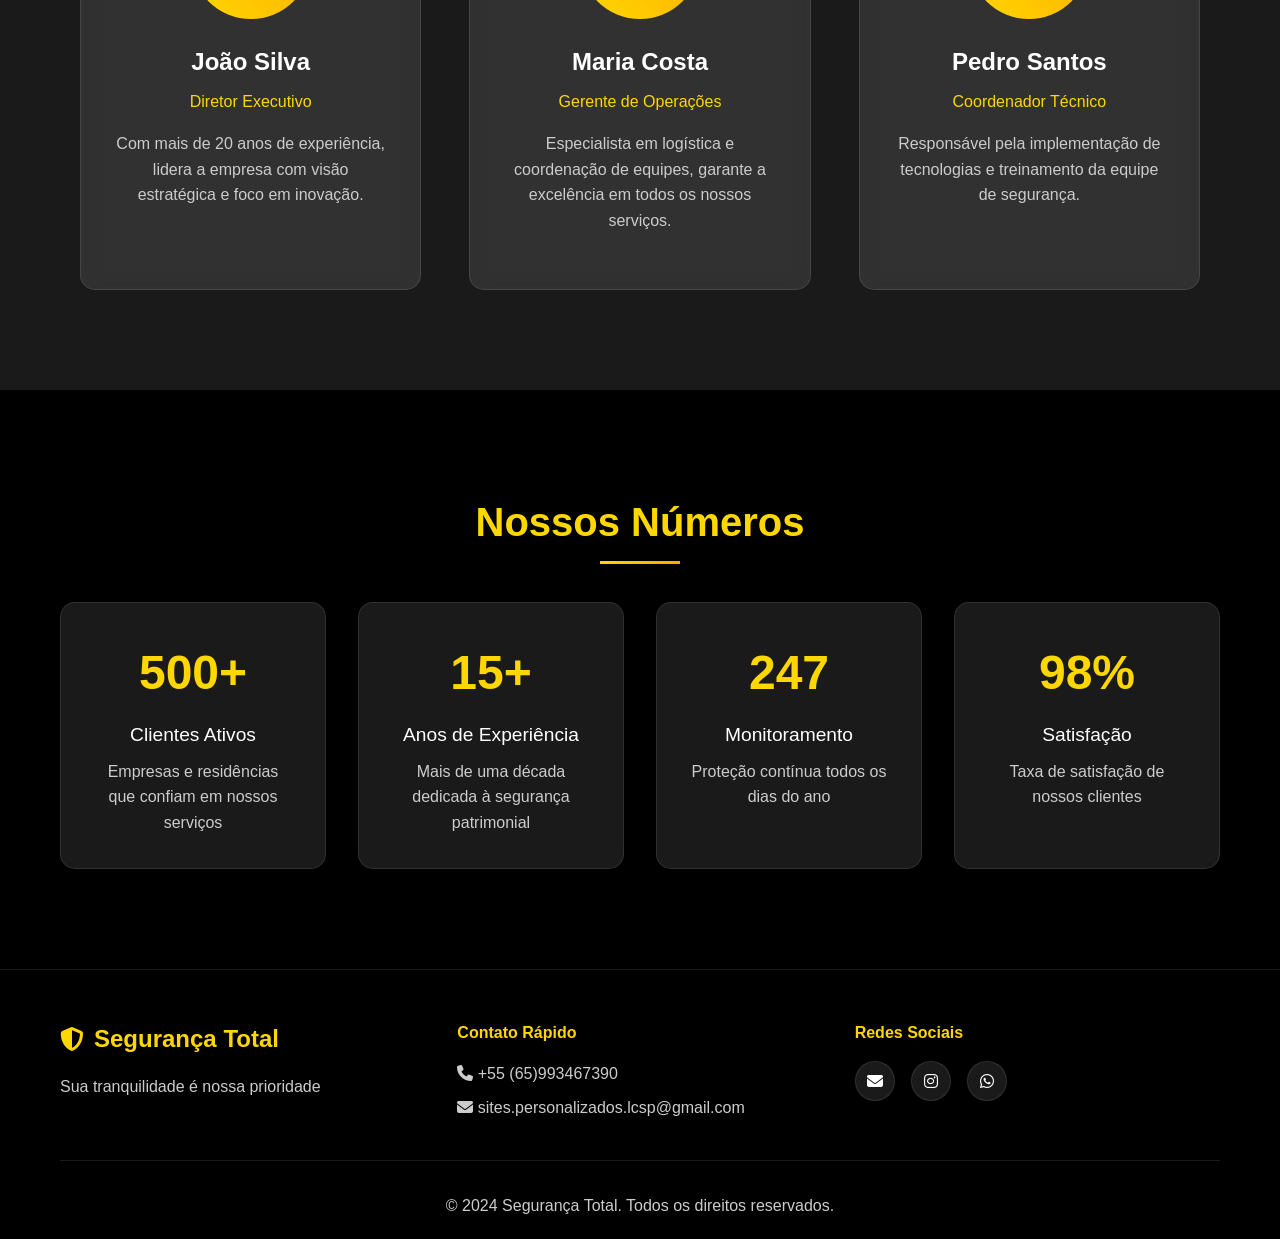
==== commit 183dbb03: "update" ====
--- a/about.html
+++ b/about.html
@@ -3,573 +3,582 @@
 <head>
     <meta charset="UTF-8">
     <meta name="viewport" content="width=device-width, initial-scale=1.0">
-    <title>Sobre Nós - Shield Security</title>
+    <title>Sobre Nós - Segurança Total</title>
     <link rel="stylesheet" href="style.css">
     <link rel="stylesheet" href="https://cdnjs.cloudflare.com/ajax/libs/font-awesome/6.4.0/css/all.min.css">
-    <link href="https://fonts.googleapis.com/css2?family=Inter:wght@300;400;500;600;700;800&display=swap" rel="stylesheet">
+    <style>
+        /* About Page Specific Styles */
+        .about-hero {
+            padding: 150px 0 100px;
+            text-align: center;
+            background: linear-gradient(135deg, var(--primary-dark) 0%, var(--secondary-dark) 100%);
+            position: relative;
+            overflow: hidden;
+        }
+
+        .about-hero-content {
+            max-width: 800px;
+            margin: 0 auto;
+            padding: 0 20px;
+        }
+
+        .about-hero-title {
+            font-size: 3rem;
+            font-weight: bold;
+            margin-bottom: 1rem;
+            background: linear-gradient(45deg, var(--text-light), var(--neon-yellow));
+            -webkit-background-clip: text;
+            -webkit-text-fill-color: transparent;
+            background-clip: text;
+            animation: glow 2s ease-in-out infinite alternate;
+        }
+
+        .about-hero-subtitle {
+            font-size: 1.3rem;
+            color: var(--text-gray);
+            margin-bottom: 2rem;
+        }
+
+        .about-story {
+            padding: 100px 0;
+            background: var(--secondary-dark);
+        }
+
+        .story-container {
+            max-width: 1200px;
+            margin: 0 auto;
+            padding: 0 20px;
+            display: grid;
+            grid-template-columns: 1fr 1fr;
+            gap: 4rem;
+            align-items: center;
+        }
+
+        .story-text {
+            color: var(--text-light);
+        }
+
+        .story-text h2 {
+            font-size: 2.5rem;
+            color: var(--accent-yellow);
+            margin-bottom: 2rem;
+            position: relative;
+        }
+
+        .story-text h2::after {
+            content: '';
+            position: absolute;
+            bottom: -10px;
+            left: 0;
+            width: 80px;
+            height: 3px;
+            background: linear-gradient(45deg, var(--accent-yellow), var(--neon-orange));
+        }
+
+        .story-text p {
+            color: var(--text-gray);
+            line-height: 1.8;
+            margin-bottom: 1.5rem;
+            font-size: 1.1rem;
+        }
+
+        .story-image {
+            display: flex;
+            justify-content: center;
+            align-items: center;
+        }
+
+        .story-badge {
+            width: 300px;
+            height: 300px;
+            background: linear-gradient(45deg, var(--accent-yellow), var(--neon-orange));
+            border-radius: 50%;
+            display: flex;
+            align-items: center;
+            justify-content: center;
+            font-size: 8rem;
+            color: var(--primary-dark);
+            animation: pulse 2s infinite;
+            box-shadow: 0 20px 40px rgba(255, 215, 0, 0.3);
+        }
+
+        .values-section {
+            padding: 100px 0;
+            background: var(--primary-dark);
+        }
+
+        .values-title {
+            text-align: center;
+            font-size: 2.5rem;
+            margin-bottom: 3rem;
+            color: var(--accent-yellow);
+            position: relative;
+        }
+
+        .values-title::after {
+            content: '';
+            position: absolute;
+            bottom: -10px;
+            left: 50%;
+            transform: translateX(-50%);
+            width: 80px;
+            height: 3px;
+            background: linear-gradient(45deg, var(--accent-yellow), var(--neon-orange));
+        }
+
+        .values-grid {
+            display: grid;
+            grid-template-columns: repeat(auto-fit, minmax(280px, 1fr));
+            gap: 2rem;
+            max-width: 1200px;
+            margin: 0 auto;
+            padding: 0 20px;
+        }
+
+        .value-card {
+            background: var(--glass-bg);
+            backdrop-filter: blur(10px);
+            border: 1px solid rgba(255, 255, 255, 0.1);
+            border-radius: 15px;
+            padding: 2rem;
+            text-align: center;
+            transition: all 0.3s ease;
+        }
+
+        .value-card:hover {
+            transform: translateY(-10px);
+            box-shadow: 0 20px 40px rgba(255, 215, 0, 0.2);
+            border-color: var(--accent-yellow);
+        }
+
+        .value-icon {
+            width: 70px;
+            height: 70px;
+            background: linear-gradient(45deg, var(--accent-yellow), var(--neon-orange));
+            border-radius: 50%;
+            display: flex;
+            align-items: center;
+            justify-content: center;
+            font-size: 2rem;
+            color: var(--primary-dark);
+            margin: 0 auto 1.5rem;
+            transition: all 0.3s ease;
+        }
+
+        .value-card:hover .value-icon {
+            transform: scale(1.1) rotate(5deg);
+            box-shadow: 0 10px 25px rgba(255, 215, 0, 0.4);
+        }
+
+        .value-title {
+            font-size: 1.5rem;
+            color: var(--text-light);
+            margin-bottom: 1rem;
+            font-weight: bold;
+        }
+
+        .value-description {
+            color: var(--text-gray);
+            line-height: 1.6;
+        }
+
+        .team-section {
+            padding: 100px 0;
+            background: var(--secondary-dark);
+        }
+
+        .team-title {
+            text-align: center;
+            font-size: 2.5rem;
+            margin-bottom: 3rem;
+            color: var(--accent-yellow);
+            position: relative;
+        }
+
+        .team-title::after {
+            content: '';
+            position: absolute;
+            bottom: -10px;
+            left: 50%;
+            transform: translateX(-50%);
+            width: 80px;
+            height: 3px;
+            background: linear-gradient(45deg, var(--accent-yellow), var(--neon-orange));
+        }
+
+        .team-grid {
+            display: grid;
+            grid-template-columns: repeat(auto-fit, minmax(300px, 1fr));
+            gap: 3rem;
+            max-width: 1200px;
+            margin: 0 auto;
+            padding: 0 20px;
+        }
+
+        .team-member {
+            background: var(--glass-bg);
+            backdrop-filter: blur(10px);
+            border: 1px solid rgba(255, 255, 255, 0.1);
+            border-radius: 15px;
+            padding: 2rem;
+            text-align: center;
+            transition: all 0.3s ease;
+        }
+
+        .team-member:hover {
+            transform: translateY(-10px);
+            box-shadow: 0 20px 40px rgba(255, 215, 0, 0.2);
+            border-color: var(--accent-yellow);
+        }
+
+        .member-avatar {
+            width: 120px;
+            height: 120px;
+            background: linear-gradient(45deg, var(--accent-yellow), var(--neon-orange));
+            border-radius: 50%;
+            display: flex;
+            align-items: center;
+            justify-content: center;
+            font-size: 3rem;
+            color: var(--primary-dark);
+            margin: 0 auto 1.5rem;
+            font-weight: bold;
+        }
+
+        .member-name {
+            font-size: 1.5rem;
+            color: var(--text-light);
+            margin-bottom: 0.5rem;
+            font-weight: bold;
+        }
+
+        .member-role {
+            color: var(--accent-yellow);
+            margin-bottom: 1rem;
+            font-weight: 500;
+        }
+
+        .member-description {
+            color: var(--text-gray);
+            line-height: 1.6;
+            margin-bottom: 1.5rem;
+        }
+
+        .member-social {
+            display: flex;
+            justify-content: center;
+            gap: 1rem;
+        }
+
+        .member-social a {
+            width: 40px;
+            height: 40px;
+            background: rgba(255, 255, 255, 0.1);
+            border: 1px solid rgba(255, 255, 255, 0.2);
+            border-radius: 50%;
+            display: flex;
+            align-items: center;
+            justify-content: center;
+            color: var(--text-light);
+            text-decoration: none;
+            transition: all 0.3s ease;
+        }
+
+        .member-social a:hover {
+            background: var(--accent-yellow);
+            color: var(--primary-dark);
+            transform: translateY(-3px);
+        }
+
+        .stats-section {
+            padding: 100px 0;
+            background: var(--primary-dark);
+        }
+
+        .stats-container {
+            max-width: 1200px;
+            margin: 0 auto;
+            padding: 0 20px;
+        }
+
+        .stats-title {
+            text-align: center;
+            font-size: 2.5rem;
+            margin-bottom: 3rem;
+            color: var(--accent-yellow);
+            position: relative;
+        }
+
+        .stats-title::after {
+            content: '';
+            position: absolute;
+            bottom: -10px;
+            left: 50%;
+            transform: translateX(-50%);
+            width: 80px;
+            height: 3px;
+            background: linear-gradient(45deg, var(--accent-yellow), var(--neon-orange));
+        }
+
+        .stats-grid {
+            display: grid;
+            grid-template-columns: repeat(auto-fit, minmax(250px, 1fr));
+            gap: 2rem;
+        }
+
+        .stat-card {
+            background: var(--glass-bg);
+            backdrop-filter: blur(10px);
+            border: 1px solid rgba(255, 255, 255, 0.1);
+            border-radius: 15px;
+            padding: 2rem;
+            text-align: center;
+            transition: all 0.3s ease;
+        }
+
+        .stat-card:hover {
+            transform: translateY(-10px);
+            box-shadow: 0 20px 40px rgba(255, 215, 0, 0.2);
+            border-color: var(--accent-yellow);
+        }
+
+        .stat-number {
+            font-size: 3rem;
+            color: var(--accent-yellow);
+            font-weight: bold;
+            margin-bottom: 0.5rem;
+        }
+
+        .stat-label {
+            color: var(--text-light);
+            font-size: 1.2rem;
+            margin-bottom: 0.5rem;
+        }
+
+        .stat-description {
+            color: var(--text-gray);
+            line-height: 1.6;
+        }
+
+        /* Responsive Design */
+        @media (max-width: 768px) {
+            .about-hero-title {
+                font-size: 2rem;
+            }
+
+            .story-container {
+                grid-template-columns: 1fr;
+                gap: 2rem;
+            }
+
+            .story-badge {
+                width: 200px;
+                height: 200px;
+                font-size: 5rem;
+            }
+
+            .values-grid {
+                grid-template-columns: 1fr;
+            }
+
+            .team-grid {
+                grid-template-columns: 1fr;
+            }
+
+            .stats-grid {
+                grid-template-columns: 1fr;
+            }
+        }
+
+        @media (max-width: 480px) {
+            .about-hero-title {
+                font-size: 1.5rem;
+            }
+
+            .story-text h2 {
+                font-size: 2rem;
+            }
+
+            .member-avatar {
+                width: 100px;
+                height: 100px;
+                font-size: 2.5rem;
+            }
+
+            .stat-number {
+                font-size: 2.5rem;
+            }
+        }
+    </style>
 </head>
 <body>
-    <!-- Menu Fixo -->
+    <!-- Header -->
     <header class="header">
         <nav class="navbar">
             <div class="nav-container">
                 <div class="nav-logo">
                     <i class="fas fa-shield-alt"></i>
-                    <span>Shield Security</span>
+                    <span>Segurança Total</span>
                 </div>
                 <ul class="nav-menu">
-                    <li><a href="index.html" class="nav-link">Início</a></li>
-                    <li><a href="services.html" class="nav-link">Serviços</a></li>
-                    <li><a href="about.html" class="nav-link active">Sobre Nós</a></li>
-                    <li><a href="orcamento.html" class="nav-link">Orçamento</a></li>
-                    <li><a href="contact.html" class="nav-link">Contato</a></li>
-                    <li><a href="login.html" class="nav-link login-btn">Área Cliente</a></li>
+                    <li class="nav-item">
+                        <a href="index.html" class="nav-link">Início</a>
+                    </li>
+                    <li class="nav-item">
+                        <a href="services.html" class="nav-link">Serviços</a>
+                    </li>
+                    <li class="nav-item">
+                        <a href="plans.html" class="nav-link">Planos</a>
+                    </li>
+                    <li class="nav-item">
+                        <a href="about.html" class="nav-link">Sobre Nós</a>
+                    </li>
+                    <li class="nav-item">
+                        <a href="contact.html" class="nav-link">Contato</a>
+                    </li>
+                    <li class="nav-item">
+                        <a href="login.html" class="nav-link login-btn">Área Restrita</a>
+                    </li>
                 </ul>
-                <div class="hamburguer">
-                    <span></span>
-                    <span></span>
-                    <span></span>
+                <div class="hamburger">
+                    <span class="bar"></span>
+                    <span class="bar"></span>
+                    <span class="bar"></span>
                 </div>
             </div>
         </nav>
     </header>
 
-    <main class="about-page">
-        <!-- Hero Section -->
-        <section class="page-hero">
-            <div class="hero-overlay"></div>
+    <main>
+        <!-- About Hero Section -->
+        <section class="about-hero">
+            <div class="about-hero-content">
+                <h1 class="about-hero-title">Sobre Nós</h1>
+                <p class="about-hero-subtitle">Mais de 15 anos de excelência em segurança patrimonial e monitoramento</p>
+            </div>
+        </section>
+
+        <!-- Section Divider -->
+        <div class="section-divider-alt">
             <div class="container">
-                <div class="page-hero-content">
-                    <h1>Sobre a Shield Security</h1>
-                    <p>15 anos de excelência em proteção e segurança patrimonial</p>
-                    <div class="breadcrumb">
-                        <a href="index.html">Início</a>
-                        <i class="fas fa-chevron-right"></i>
-                        <span>Sobre Nós</span>
+                <h2 class="section-title">Nossa Trajetória</h2>
+                <p class="section-subtitle">15 anos de dedicação, inovação e confiança</p>
+            </div>
+        </div>
+
+        <!-- Story Section -->
+        <section class="about-story">
+            <div class="story-container">
+                <div class="story-text">
+                    <h2>Nossa História</h2>
+                    <p>Fundada em 2009, a Segurança Total nasceu com a missão de oferecer soluções de segurança completas e confiáveis para empresas e residências. Começamos como uma pequena equipe com grande expertise e, ao longo dos anos, crescemos para nos tornarmos referência no mercado de segurança patrimonial.</p>
+                    <p>Nossa jornada foi marcada por inovação constante, investimento em tecnologia de ponta e, acima de tudo, compromisso com a satisfação total de nossos clientes. Cada desafio superado nos tornou mais fortes e mais preparados para oferecer o melhor em segurança.</p>
+                    <p>Hoje, contamos com uma estrutura robusta, profissionais altamente qualificados e uma base de clientes que confiam em nosso trabalho para proteger o que é mais importante para eles.</p>
+                </div>
+                <div class="story-image">
+                    <div class="story-badge">
+                        <i class="fas fa-shield-alt"></i>
                     </div>
                 </div>
             </div>
         </section>
 
-        <!-- Our Story -->
-        <section class="our-story">
+        <!-- Values Section -->
+        <section class="values-section">
             <div class="container">
-                <div class="section-header">
-                    <div class="header-badge">
-                        <i class="fas fa-history"></i>
-                        <span>Nossa Jornada</span>
-                    </div>
-                    <h2>15 Anos de Excelência em Segurança</h2>
-                    <p>Da pequena equipe de vigilância à referência nacional em segurança integrada</p>
-                </div>
-                
-                <div class="story-intro">
-                    <div class="intro-stats">
-                        <div class="intro-stat">
-                            <div class="stat-icon">
-                                <i class="fas fa-calendar-alt"></i>
-                            </div>
-                            <div class="stat-info">
-                                <span class="stat-number">2008</span>
-                                <span class="stat-label">Ano de Fundação</span>
-                            </div>
+                <h2 class="values-title">Nossos Valores</h2>
+                <div class="values-grid">
+                    <div class="value-card">
+                        <div class="value-icon">
+                            <i class="fas fa-handshake"></i>
                         </div>
-                        <div class="intro-stat">
-                            <div class="stat-icon">
-                                <i class="fas fa-users"></i>
-                            </div>
-                            <div class="stat-info">
-                                <span class="stat-number">500+</span>
-                                <span class="stat-label">Clientes Ativos</span>
-                            </div>
+                        <h3 class="value-title">Confiança</h3>
+                        <p class="value-description">Construímos relações baseadas na transparência e no compromisso com a excelência em cada serviço prestado.</p>
+                    </div>
+                    <div class="value-card">
+                        <div class="value-icon">
+                            <i class="fas fa-rocket"></i>
                         </div>
-                        <div class="intro-stat">
-                            <div class="stat-icon">
-                                <i class="fas fa-shield-alt"></i>
-                            </div>
-                            <div class="stat-info">
-                                <span class="stat-number">200+</span>
-                                <span class="stat-label">Profissionais</span>
-                            </div>
+                        <h3 class="value-title">Inovação</h3>
+                        <p class="value-description">Investimos continuamente nas mais modernas tecnologias de segurança para oferecer o melhor do mercado.</p>
+                    </div>
+                    <div class="value-card">
+                        <div class="value-icon">
+                            <i class="fas fa-users"></i>
                         </div>
-                    </div>
-                    <div class="intro-text">
-                        <p>Fundada em 2008, a Shield Security nasceu com a missão de oferecer soluções de segurança que realmente fazem a diferença na vida das pessoas e empresas. Começamos como uma pequena equipe de vigilância patrimonial e, ao longo dos anos, nos tornamos uma referência nacional em segurança integrada.</p>
+                        <h3 class="value-title">Compromisso</h3>
+                        <p class="value-description">Dedicamo-nos totalmente à proteção de nossos clientes, tratando cada patrimônio como se fosse o nosso.</p>
+                    </div>
+                    <div class="value-card">
+                        <div class="value-icon">
+                            <i class="fas fa-award"></i>
+                        </div>
+                        <h3 class="value-title">Excelência</h3>
+                        <p class="value-description">Buscamos a perfeição em cada detalhe, desde o treinamento da equipe até a qualidade dos equipamentos.</p>
                     </div>
                 </div>
             </div>
         </section>
 
-        <!-- Mission Vision Values -->
-        <section class="mvv-section">
+        <!-- Wave Divider -->
+        <div class="wave-divider">
             <div class="container">
-                <div class="section-header">
-                    <h2>Nossos Pilares</h2>
-                    <p>Os valores que guiam cada uma de nossas ações</p>
-                </div>
-                
-                <div class="mvv-grid">
-                    <div class="mvv-card featured">
-                        <div class="mvv-icon-wrapper">
-                            <div class="mvv-icon-bg"></div>
-                            <div class="mvv-icon">
-                                <i class="fas fa-bullseye"></i>
-                            </div>
-                        </div>
-                        <div class="mvv-content">
-                            <h3>Missão</h3>
-                            <p>Proteger pessoas e patrimônios com soluções de segurança inovadoras, confiáveis e personalizadas, garantindo tranquilidade e paz de espírito para nossos clientes.</p>
-                            <div class="mvv-stats">
-                                <div class="mvv-stat">
-                                    <span class="stat-number">98%</span>
-                                    <span class="stat-label">Satisfação</span>
-                                </div>
-                                <div class="mvv-stat">
-                                    <span class="stat-number">24/7</span>
-                                    <span class="stat-label">Disponibilidade</span>
-                                </div>
-                            </div>
-                        </div>
-                    </div>
-                    
-                    <div class="mvv-card">
-                        <div class="mvv-icon-wrapper">
-                            <div class="mvv-icon-bg"></div>
-                            <div class="mvv-icon">
-                                <i class="fas fa-eye"></i>
-                            </div>
-                        </div>
-                        <div class="mvv-content">
-                            <h3>Visão</h3>
-                            <p>Ser a empresa de segurança mais confiável e inovadora do Brasil, reconhecida pela excelência em serviços e pela satisfação total dos clientes.</p>
-                            <div class="mvv-goals">
-                                <div class="goal-item">
-                                    <i class="fas fa-check-circle"></i>
-                                    <span>Liderança Nacional</span>
-                                </div>
-                                <div class="goal-item">
-                                    <i class="fas fa-check-circle"></i>
-                                    <span>Inovação Contínua</span>
-                                </div>
-                                <div class="goal-item">
-                                    <i class="fas fa-check-circle"></i>
-                                    <span>Excelência Global</span>
-                                </div>
-                            </div>
-                        </div>
-                    </div>
-                    
-                    <div class="mvv-card">
-                        <div class="mvv-icon-wrapper">
-                            <div class="mvv-icon-bg"></div>
-                            <div class="mvv-icon">
-                                <i class="fas fa-heart"></i>
-                            </div>
-                        </div>
-                        <div class="mvv-content">
-                            <h3>Valores</h3>
-                            <p>Integridade, compromisso, inovação, excelência e respeito à vida. Estes são os pilares que guiam cada uma de nossas ações e decisões.</p>
-                            <div class="values-list">
-                                <div class="value-item">
-                                    <div class="value-icon">
-                                        <i class="fas fa-shield-alt"></i>
-                                    </div>
-                                    <div class="value-info">
-                                        <h4>Integridade</h4>
-                                        <p>Transparência em todas as nossas ações</p>
-                                    </div>
-                                </div>
-                                <div class="value-item">
-                                    <div class="value-icon">
-                                        <i class="fas fa-lightbulb"></i>
-                                    </div>
-                                    <div class="value-info">
-                                        <h4>Inovação</h4>
-                                        <p>Sempre buscando as melhores soluções</p>
-                                    </div>
-                                </div>
-                                <div class="value-item">
-                                    <div class="value-icon">
-                                        <i class="fas fa-star"></i>
-                                    </div>
-                                    <div class="value-info">
-                                        <h4>Excelência</h4>
-                                        <p>Qualidade em cada detalhe</p>
-                                    </div>
-                                </div>
-                            </div>
-                        </div>
-                    </div>
-                </div>
-            </div>
-        </section>
+                <h2 class="section-title">Profissionais Especializados</h2>
+                <p class="section-subtitle">Nossa equipe é formada por especialistas dedicados à sua segurança</p>
+            </div>
+        </div>
 
         <!-- Team Section -->
         <section class="team-section">
             <div class="container">
-                <div class="section-header">
-                    <div class="header-badge">
-                        <i class="fas fa-users"></i>
-                        <span>Nossa Equipe</span>
-                    </div>
-                    <h2>Profissionais dedicados à sua segurança</h2>
-                    <p>Mais de 200 especialistas trabalhando 24/7 para proteger o que é mais importante para você</p>
-                </div>
-                
-                <div class="team-overview">
-                    <div class="team-stats-grid">
-                        <div class="team-stat-card">
-                            <div class="stat-icon-large">
-                                <i class="fas fa-user-shield"></i>
-                            </div>
-                            <div class="stat-content">
-                                <span class="stat-number">200+</span>
-                                <span class="stat-label">Profissionais</span>
-                                <span class="stat-desc">Altamente qualificados</span>
-                            </div>
-                        </div>
-                        <div class="team-stat-card">
-                            <div class="stat-icon-large">
-                                <i class="fas fa-graduation-cap"></i>
-                            </div>
-                            <div class="stat-content">
-                                <span class="stat-number">15</span>
-                                <span class="stat-label">Anos Médios</span>
-                                <span class="stat-desc">De experiência</span>
-                            </div>
-                        </div>
-                        <div class="team-stat-card">
-                            <div class="stat-icon-large">
-                                <i class="fas fa-certificate"></i>
-                            </div>
-                            <div class="stat-content">
-                                <span class="stat-number">100%</span>
-                                <span class="stat-label">Certificados</span>
-                                <span class="stat-desc">Formação completa</span>
-                            </div>
-                        </div>
-                        <div class="team-stat-card">
-                            <div class="stat-icon-large">
-                                <i class="fas fa-clock"></i>
-                            </div>
-                            <div class="stat-content">
-                                <span class="stat-number">24/7</span>
-                                <span class="stat-label">Disponibilidade</span>
-                                <span class="stat-desc">Sempre prontos</span>
-                            </div>
-                        </div>
-                    </div>
-                </div>
-                
-                <div class="team-roles">
-                    <h3>Nossos Especialistas</h3>
-                    <div class="roles-grid">
-                        <div class="role-card">
-                            <div class="role-header">
-                                <div class="role-icon">
-                                    <i class="fas fa-user-shield"></i>
-                                </div>
-                                <div class="role-info">
-                                    <h4>Agentes de Segurança</h4>
-                                    <span class="role-count">85 profissionais</span>
-                                </div>
-                            </div>
-                            <div class="role-details">
-                                <p>Profissionais com formação especializada em vigilância patrimonial e treinamento contínuo.</p>
-                                <div class="role-skills">
-                                    <span class="skill-tag">PF Certificado</span>
-                                    <span class="skill-tag">Treinamento Avançado</span>
-                                    <span class="skill-tag">Primeiros Socorros</span>
-                                </div>
-                            </div>
-                        </div>
-                        
-                        <div class="role-card">
-                            <div class="role-header">
-                                <div class="role-icon">
-                                    <i class="fas fa-video"></i>
-                                </div>
-                                <div class="role-info">
-                                    <h4>Operadores de CFTV</h4>
-                                    <span class="role-count">45 profissionais</span>
-                                </div>
-                            </div>
-                            <div class="role-details">
-                                <p>Especialistas em monitoramento e análise de imagens, atuando 24 horas na central de vigilância.</p>
-                                <div class="role-skills">
-                                    <span class="skill-tag">Análise de Vídeo</span>
-                                    <span class="skill-tag">IA & Machine Learning</span>
-                                    <span class="skill-tag">Detecção Avançada</span>
-                                </div>
-                            </div>
-                        </div>
-                        
-                        <div class="role-card">
-                            <div class="role-header">
-                                <div class="role-icon">
-                                    <i class="fas fa-graduation-cap"></i>
-                                </div>
-                                <div class="role-info">
-                                    <h4>Equipe de Treinamento</h4>
-                                    <span class="role-count">12 instrutores</span>
-                                </div>
-                            </div>
-                            <div class="role-details">
-                                <p>Instrutores certificados responsáveis pela capacitação contínua de toda a equipe.</p>
-                                <div class="role-skills">
-                                    <span class="skill-tag">Certificação PF</span>
-                                    <span class="skill-tag">Metodologia Ativa</span>
-                                    <span class="skill-tag">Simulação Real</span>
-                                </div>
-                            </div>
-                        </div>
-                        
-                        <div class="role-card">
-                            <div class="role-header">
-                                <div class="role-icon">
-                                    <i class="fas fa-headset"></i>
-                                </div>
-                                <div class="role-info">
-                                    <h4>Suporte Técnico</h4>
-                                    <span class="role-count">18 especialistas</span>
-                                </div>
-                            </div>
-                            <div class="role-details">
-                                <p>Técnicos especializados em manutenção e suporte para sistemas de segurança.</p>
-                                <div class="role-skills">
-                                    <span class="skill-tag">Hardware</span>
-                                    <span class="skill-tag">Software</span>
-                                    <span class="skill-tag">Redes</span>
-                                </div>
-                            </div>
-                        </div>
-                        
-                        <div class="role-card">
-                            <div class="role-header">
-                                <div class="role-icon">
-                                    <i class="fas fa-chart-line"></i>
-                                </div>
-                                <div class="role-info">
-                                    <h4>Gerenciamento</h4>
-                                    <span class="role-count">25 líderes</span>
-                                </div>
-                            </div>
-                            <div class="role-details">
-                                <p>Líderes experientes em operações de segurança e gestão de equipes.</p>
-                                <div class="role-skills">
-                                    <span class="skill-tag">Gestão de Risco</span>
-                                    <span class="skill-tag">Planejamento</span>
-                                    <span class="skill-tag">Liderança</span>
-                                </div>
-                            </div>
-                        </div>
-                        
-                        <div class="role-card">
-                            <div class="role-header">
-                                <div class="role-icon">
-                                    <i class="fas fa-car"></i>
-                                </div>
-                                <div class="role-info">
-                                    <h4>Equipe Móvel</h4>
-                                    <span class="role-count">30 veículos</span>
-                                </div>
-                            </div>
-                            <div class="role-details">
-                                <p>Equipes de resposta rápida e patrulhamento móvel para intervenção imediata.</p>
-                                <div class="role-skills">
-                                    <span class="skill-tag">Resposta Rápida</span>
-                                    <span class="skill-tag">Rota Inteligente</span>
-                                    <span class="skill-tag">Comunicação</span>
-                                </div>
-                            </div>
-                        </div>
+                <h2 class="team-title">Nossa Equipe</h2>
+                <div class="team-grid">
+                    <div class="team-member">
+                        <div class="member-avatar">JD</div>
+                        <h3 class="member-name">João Silva</h3>
+                        <p class="member-role">Diretor Executivo</p>
+                        <p class="member-description">Com mais de 20 anos de experiência, lidera a empresa com visão estratégica e foco em inovação.</p>
+                    </div>
+                    <div class="team-member">
+                        <div class="member-avatar">MC</div>
+                        <h3 class="member-name">Maria Costa</h3>
+                        <p class="member-role">Gerente de Operações</p>
+                        <p class="member-description">Especialista em logística e coordenação de equipes, garante a excelência em todos os nossos serviços.</p>
+                    </div>
+                    <div class="team-member">
+                        <div class="member-avatar">PS</div>
+                        <h3 class="member-name">Pedro Santos</h3>
+                        <p class="member-role">Coordenador Técnico</p>
+                        <p class="member-description">Responsável pela implementação de tecnologias e treinamento da equipe de segurança.</p>
                     </div>
                 </div>
             </div>
         </section>
 
-        <!-- Testimonials -->
-        <section class="testimonials-section">
-            <div class="container">
-                <div class="section-header">
-                    <div class="header-badge">
-                        <i class="fas fa-comments"></i>
-                        <span>Depoimentos</span>
-                    </div>
-                    <h2>O Que Nossos Clientes Dizem</h2>
-                    <p>A satisfação de nossos clientes é nossa maior conquista</p>
-                </div>
-                
-                <div class="testimonials-slider">
-                    <div class="testimonials-container">
-                        <div class="testimonial-card active">
-                            <div class="testimonial-header">
-                                <div class="testimonial-rating">
-                                    <div class="stars">
-                                        <i class="fas fa-star"></i>
-                                        <i class="fas fa-star"></i>
-                                        <i class="fas fa-star"></i>
-                                        <i class="fas fa-star"></i>
-                                        <i class="fas fa-star"></i>
-                                    </div>
-                                    <span class="rating-text">5.0/5</span>
-                                </div>
-                                <div class="testimonial-badge">
-                                    <i class="fas fa-award"></i>
-                                    <span>Cliente Premium</span>
-                                </div>
-                            </div>
-                            <div class="testimonial-content">
-                                <p>"A Shield Security transformou completamente a segurança do nosso condomínio. O sistema de monitoramento é excelente, a equipe sempre pronta para ajudar e o suporte técnico é impecável. Recomendo sem dúvidas!"</p>
-                            </div>
-                            <div class="testimonial-author">
-                                <div class="author-avatar">
-                                    <i class="fas fa-user-circle"></i>
-                                </div>
-                                <div class="author-info">
-                                    <h4>João Silva</h4>
-                                    <span>Síndico - Condomínio Village Park</span>
-                                    <div class="author-meta">
-                                        <span class="client-type">Residencial</span>
-                                        <span class="client-duration">3 anos de parceria</span>
-                                    </div>
-                                </div>
-                            </div>
-                        </div>
-                        
-                        <div class="testimonial-card">
-                            <div class="testimonial-header">
-                                <div class="testimonial-rating">
-                                    <div class="stars">
-                                        <i class="fas fa-star"></i>
-                                        <i class="fas fa-star"></i>
-                                        <i class="fas fa-star"></i>
-                                        <i class="fas fa-star"></i>
-                                        <i class="fas fa-star"></i>
-                                    </div>
-                                    <span class="rating-text">5.0/5</span>
-                                </div>
-                                <div class="testimonial-badge">
-                                    <i class="fas fa-building"></i>
-                                    <span>Empresarial</span>
-                                </div>
-                            </div>
-                            <div class="testimonial-content">
-                                <p>"Contratamos os serviços de vigilância patrimonial e tivemos uma redução de 90% nos incidentes. Profissionalismo, eficiência e tecnologia de ponta. A Shield Security superou todas as nossas expectativas."</p>
-                            </div>
-                            <div class="testimonial-author">
-                                <div class="author-avatar">
-                                    <i class="fas fa-user-circle"></i>
-                                </div>
-                                <div class="author-info">
-                                    <h4>Maria Santos</h4>
-                                    <span>Diretora - Santos & Cia Ltda</span>
-                                    <div class="author-meta">
-                                        <span class="client-type">Corporativo</span>
-                                        <span class="client-duration">5 anos de parceria</span>
-                                    </div>
-                                </div>
-                            </div>
-                        </div>
-                        
-                        <div class="testimonial-card">
-                            <div class="testimonial-header">
-                                <div class="testimonial-rating">
-                                    <div class="stars">
-                                        <i class="fas fa-star"></i>
-                                        <i class="fas fa-star"></i>
-                                        <i class="fas fa-star"></i>
-                                        <i class="fas fa-star"></i>
-                                        <i class="fas fa-star"></i>
-                                    </div>
-                                    <span class="rating-text">5.0/5</span>
-                                </div>
-                                <div class="testimonial-badge">
-                                    <i class="fas fa-rocket"></i>
-                                    <span>Tecnologia</span>
-                                </div>
-                            </div>
-                            <div class="testimonial-content">
-                                <p>"O controle de acesso biométrico revolucionou nossa empresa. Segurança, praticidade e relatórios detalhados que nos ajudam na gestão. A integração com nossos sistemas foi perfeita."</p>
-                            </div>
-                            <div class="testimonial-author">
-                                <div class="author-avatar">
-                                    <i class="fas fa-user-circle"></i>
-                                </div>
-                                <div class="author-info">
-                                    <h4>Carlos Oliveira</h4>
-                                    <span>Gerente de RH - Tech Solutions</span>
-                                    <div class="author-meta">
-                                        <span class="client-type">Tecnologia</span>
-                                        <span class="client-duration">2 anos de parceria</span>
-                                    </div>
-                                </div>
-                            </div>
-                        </div>
-                    </div>
-                    
-                    <div class="testimonials-nav">
-                        <button class="testimonial-nav-btn prev">
-                            <i class="fas fa-chevron-left"></i>
-                        </button>
-                        <div class="testimonials-dots">
-                            <button class="dot active"></button>
-                            <button class="dot"></button>
-                            <button class="dot"></button>
-                        </div>
-                        <button class="testimonial-nav-btn next">
-                            <i class="fas fa-chevron-right"></i>
-                        </button>
-                    </div>
-                </div>
-                
-                <div class="testimonials-stats">
-                    <div class="testimonial-stat">
-                        <div class="stat-icon">
-                            <i class="fas fa-smile"></i>
-                        </div>
-                        <div class="stat-content">
-                            <span class="stat-number">98%</span>
-                            <span class="stat-label">Satisfação</span>
-                        </div>
-                    </div>
-                    <div class="testimonial-stat">
-                        <div class="stat-icon">
-                            <i class="fas fa-star"></i>
-                        </div>
-                        <div class="stat-content">
-                            <span class="stat-number">4.9</span>
-                            <span class="stat-label">Avaliação Média</span>
-                        </div>
-                    </div>
-                    <div class="testimonial-stat">
-                        <div class="stat-icon">
-                            <i class="fas fa-comments"></i>
-                        </div>
-                        <div class="stat-content">
-                            <span class="stat-number">500+</span>
-                            <span class="stat-label">Depoimentos</span>
-                        </div>
-                    </div>
-                </div>
-            </div>
-        </section>
-
-        <!-- CTA Section -->
-        <section class="cta-section">
-            <div class="container">
-                <div class="cta-content">
-                    <h2>Junte-se a Mais de 500 Clientes Satisfeitos</h2>
-                    <p>Descubra por que a Shield Security é a escol certa para sua proteção</p>
-                    <div class="cta-buttons">
-                        <a href="contact.html" class="cta-button primary">
-                            <i class="fas fa-phone"></i>
-                            Fale Conosco
-                        </a>
-                        <a href="services.html" class="cta-button secondary">
-                            <i class="fas fa-shield-alt"></i>
-                            Nossos Serviços
-                        </a>
+        <!-- Stats Section -->
+        <section class="stats-section">
+            <div class="stats-container">
+                <h2 class="stats-title">Nossos Números</h2>
+                <div class="stats-grid">
+                    <div class="stat-card">
+                        <div class="stat-number">500+</div>
+                        <div class="stat-label">Clientes Ativos</div>
+                        <div class="stat-description">Empresas e residências que confiam em nossos serviços</div>
+                    </div>
+                    <div class="stat-card">
+                        <div class="stat-number">15+</div>
+                        <div class="stat-label">Anos de Experiência</div>
+                        <div class="stat-description">Mais de uma década dedicada à segurança patrimonial</div>
+                    </div>
+                    <div class="stat-card">
+                        <div class="stat-number">24/7</div>
+                        <div class="stat-label">Monitoramento</div>
+                        <div class="stat-description">Proteção contínua todos os dias do ano</div>
+                    </div>
+                    <div class="stat-card">
+                        <div class="stat-number">98%</div>
+                        <div class="stat-label">Satisfação</div>
+                        <div class="stat-description">Taxa de satisfação de nossos clientes</div>
                     </div>
                 </div>
             </div>
@@ -583,1311 +592,133 @@
                 <div class="footer-section">
                     <div class="footer-logo">
                         <i class="fas fa-shield-alt"></i>
-                        <span>Shield Security</span>
-                    </div>
-                    <p>Protegendo seu patrimônio com tecnologia e confiança desde 2008.</p>
+                        <span>Segurança Total</span>
+                    </div>
+                    <p>Sua tranquilidade é nossa prioridade</p>
                 </div>
                 <div class="footer-section">
-                    <h4>Links Rápidos</h4>
-                    <ul>
-                        <li><a href="index.html">Início</a></li>
-                        <li><a href="services.html">Serviços</a></li>
-                        <li><a href="about.html">Sobre Nós</a></li>
-                        <li><a href="contact.html">Contato</a></li>
-                    </ul>
+                    <h4>Contato Rápido</h4>
+                    <p><i class="fas fa-phone"></i> +55 (65)993467390</p>
+                    <p><i class="fas fa-envelope"></i> sites.personalizados.lcsp@gmail.com</p>
                 </div>
                 <div class="footer-section">
-                    <h4>Contato</h4>
-                    <p><i class="fas fa-phone"></i> (11) 4002-8922</p>
-                    <p><i class="fas fa-envelope"></i> contato@shieldsecurity.com.br</p>
+                    <h4>Redes Sociais</h4>
                     <div class="social-links">
-                        <a href="#" aria-label="Facebook"><i class="fab fa-facebook"></i></a>
-                        <a href="#" aria-label="Instagram"><i class="fab fa-instagram"></i></a>
-                        <a href="#" aria-label="LinkedIn"><i class="fab fa-linkedin"></i></a>
+                        <a href="https://mail.google.com/mail/?view=cm&to=sites.personalizados.lcsp@gmail.com" target="_blank" aria-label="Email"><i class="fas fa-envelope"></i></a>
+                        <a href="https://www.instagram.com/lcsp.web/" target="_blank" aria-label="Instagram"><i class="fab fa-instagram"></i></a>
                         <a href="#" aria-label="WhatsApp"><i class="fab fa-whatsapp"></i></a>
                     </div>
                 </div>
             </div>
             <div class="footer-bottom">
-                <p>&copy; 2024 Shield Security. Todos os direitos reservados.</p>
+                <p>&copy; 2024 Segurança Total. Todos os direitos reservados.</p>
             </div>
         </div>
     </footer>
 
-    <script src="script.js"></script>
     <script>
-        // Script específico da página about
-        document.addEventListener('DOMContentLoaded', function() {
-            // Timeline interativa
-            const timelineBtns = document.querySelectorAll('.timeline-nav-btn');
-            const timelineItems = document.querySelectorAll('.timeline-item');
-            
-            timelineBtns.forEach(btn => {
-                btn.addEventListener('click', () => {
-                    const year = btn.getAttribute('data-year');
-                    
-                    // Remover classes active
-                    timelineBtns.forEach(b => b.classList.remove('active'));
-                    timelineItems.forEach(item => item.classList.remove('active'));
-                    
-                    // Adicionar classe active
-                    btn.classList.add('active');
-                    document.querySelector(`.timeline-item[data-year="${year}"]`).classList.add('active');
-                });
+        // Mobile menu toggle
+        const hamburger = document.querySelector('.hamburger');
+        const navMenu = document.querySelector('.nav-menu');
+
+        hamburger.addEventListener('click', () => {
+            hamburger.classList.toggle('active');
+            navMenu.classList.toggle('active');
+        });
+
+        // Close mobile menu when clicking on a link
+        document.querySelectorAll('.nav-link').forEach(link => {
+            link.addEventListener('click', () => {
+                hamburger.classList.remove('active');
+                navMenu.classList.remove('active');
             });
-            
-            // Slider de depoimentos
-            const testimonialCards = document.querySelectorAll('.testimonial-card');
-            const dots = document.querySelectorAll('.dot');
-            const prevBtn = document.querySelector('.testimonial-nav-btn.prev');
-            const nextBtn = document.querySelector('.testimonial-nav-btn.next');
-            
-            let currentTestimonial = 0;
-            
-            function showTestimonial(index) {
-                testimonialCards.forEach(card => card.classList.remove('active'));
-                dots.forEach(dot => dot.classList.remove('active'));
+        });
+
+        // Header scroll effect
+        window.addEventListener('scroll', () => {
+            const header = document.querySelector('.header');
+            if (window.scrollY > 100) {
+                header.style.background = 'rgba(0, 0, 0, 0.98)';
+                header.style.boxShadow = '0 4px 30px rgba(0, 0, 0, 0.5)';
+            } else {
+                header.style.background = 'rgba(0, 0, 0, 0.95)';
+                header.style.boxShadow = '0 2px 20px rgba(0, 0, 0, 0.3)';
+            }
+        });
+
+        // Intersection Observer for animations
+        const observerOptions = {
+            threshold: 0.1,
+            rootMargin: '0px 0px -50px 0px'
+        };
+
+        const observer = new IntersectionObserver((entries) => {
+            entries.forEach(entry => {
+                if (entry.isIntersecting) {
+                    entry.target.style.opacity = '1';
+                    entry.target.style.transform = 'translateY(0)';
+                }
+            });
+        }, observerOptions);
+
+        // Apply animation to value cards
+        document.addEventListener('DOMContentLoaded', () => {
+            const valueCards = document.querySelectorAll('.value-card');
+            valueCards.forEach((card, index) => {
+                card.style.opacity = '0';
+                card.style.transform = 'translateY(30px)';
+                card.style.transition = `opacity 0.6s ease ${index * 0.1}s, transform 0.6s ease ${index * 0.1}s`;
+                observer.observe(card);
+            });
+
+            // Apply animation to team members
+            const teamMembers = document.querySelectorAll('.team-member');
+            teamMembers.forEach((member, index) => {
+                member.style.opacity = '0';
+                member.style.transform = 'translateX(-30px)';
+                member.style.transition = `opacity 0.6s ease ${index * 0.1}s, transform 0.6s ease ${index * 0.1}s`;
+                observer.observe(member);
+            });
+
+            // Apply animation to stat cards
+            const statCards = document.querySelectorAll('.stat-card');
+            statCards.forEach((card, index) => {
+                card.style.opacity = '0';
+                card.style.transform = 'translateY(30px)';
+                card.style.transition = `opacity 0.6s ease ${index * 0.1}s, transform 0.6s ease ${index * 0.1}s`;
+                observer.observe(card);
+            });
+
+            // Counter animation for stats
+            const statNumbers = document.querySelectorAll('.stat-number');
+            statNumbers.forEach(stat => {
+                const finalValue = stat.textContent;
+                const isPercentage = finalValue.includes('%');
+                const isPlus = finalValue.includes('+');
+                const numericValue = parseInt(finalValue.replace(/\D/g, ''));
                 
-                testimonialCards[index].classList.add('active');
-                dots[index].classList.add('active');
-                currentTestimonial = index;
-            }
-            
-            prevBtn.addEventListener('click', () => {
-                currentTestimonial = currentTestimonial === 0 ? testimonialCards.length - 1 : currentTestimonial - 1;
-                showTestimonial(currentTestimonial);
-            });
-            
-            nextBtn.addEventListener('click', () => {
-                currentTestimonial = currentTestimonial === testimonialCards.length - 1 ? 0 : currentTestimonial + 1;
-                showTestimonial(currentTestimonial);
-            });
-            
-            dots.forEach((dot, index) => {
-                dot.addEventListener('click', () => showTestimonial(index));
-            });
-            
-            // Auto-rotacionar depoimentos
-            setInterval(() => {
-                currentTestimonial = currentTestimonial === testimonialCards.length - 1 ? 0 : currentTestimonial + 1;
-                showTestimonial(currentTestimonial);
-            }, 5000);
-            
-            // Animação de contadores
-            const counters = document.querySelectorAll('.stat-number');
-            const counterObserver = new IntersectionObserver((entries) => {
-                entries.forEach(entry => {
-                    if (entry.isIntersecting && !entry.target.classList.contains('animated')) {
-                        const target = entry.target.textContent;
-                        let value = 0;
-                        let increment = 1;
-                        
-                        if (target.includes('+')) {
-                            value = parseInt(target.replace('+', ''));
-                            increment = Math.ceil(value / 100);
-                            animateCounter(entry.target, value, '+');
-                        } else if (target.includes('%')) {
-                            value = parseInt(target.replace('%', ''));
-                            increment = Math.ceil(value / 100);
-                            animateCounter(entry.target, value, '%');
-                        } else {
-                            value = parseInt(target);
-                            increment = Math.ceil(value / 100);
-                            animateCounter(entry.target, value, '');
+                if (!isNaN(numericValue)) {
+                    let currentValue = 0;
+                    const increment = numericValue / 50;
+                    const timer = setInterval(() => {
+                        currentValue += increment;
+                        if (currentValue >= numericValue) {
+                            currentValue = numericValue;
+                            clearInterval(timer);
                         }
-                        
-                        entry.target.classList.add('animated');
-                    }
-                });
-            }, { threshold: 0.5 });
-            
-            counters.forEach(counter => {
-                counterObserver.observe(counter);
-            });
-            
-            function animateCounter(element, target, suffix) {
-                let current = 0;
-                const increment = Math.ceil(target / 100);
-                const timer = setInterval(() => {
-                    current += increment;
-                    if (current >= target) {
-                        current = target;
-                        clearInterval(timer);
-                    }
-                    element.textContent = current + suffix;
-                }, 20);
-            }
-            
-            // Animação de entrada para cards
-            const animatedCards = document.querySelectorAll('.mvv-card, .role-card, .cert-item');
-            const cardObserver = new IntersectionObserver((entries) => {
-                entries.forEach((entry, index) => {
-                    if (entry.isIntersecting) {
-                        setTimeout(() => {
-                            entry.target.style.opacity = '1';
-                            entry.target.style.transform = 'translateY(0)';
-                        }, index * 100);
-                    }
-                });
-            }, { threshold: 0.1 });
-            
-            animatedCards.forEach(card => {
-                card.style.opacity = '0';
-                card.style.transform = 'translateY(50px)';
-                card.style.transition = 'all 0.8s ease-out';
-                cardObserver.observe(card);
-            });
-            
-            // Hover effects nos cards de equipe
-            const roleCards = document.querySelectorAll('.role-card');
-            roleCards.forEach(card => {
-                card.addEventListener('mouseenter', () => {
-                    card.style.transform = 'translateY(-10px) scale(1.02)';
-                    card.style.boxShadow = '0 20px 40px rgba(0, 255, 136, 0.3)';
-                });
-                
-                card.addEventListener('mouseleave', () => {
-                    card.style.transform = 'translateY(0) scale(1)';
-                    card.style.boxShadow = 'var(--shadow-md)';
-                });
+                        let displayValue = Math.floor(currentValue);
+                        if (isPlus) displayValue += '+';
+                        if (isPercentage) displayValue += '%';
+                        stat.textContent = displayValue;
+                    }, 30);
+                }
             });
         });
     </script>
 
-    <style>
-        /* Estilos específicos da página about */
-        .about-page {
-            background: linear-gradient(135deg, var(--primary-dark), var(--bg-light));
-        }
-        
-        .page-hero {
-            min-height: 60vh;
-            display: flex;
-            align-items: center;
-            background: linear-gradient(135deg, var(--primary-dark), var(--primary-blue));
-            position: relative;
-            overflow: hidden;
-        }
-        
-        .page-hero .hero-overlay {
-            position: absolute;
-            top: 0;
-            left: 0;
-            width: 100%;
-            height: 100%;
-            background: url('data:image/svg+xml,<svg xmlns="http://www.w3.org/2000/svg" viewBox="0 0 100 100"><defs><pattern id="grid" width="10" height="10" patternUnits="userSpaceOnUse"><path d="M 10 0 L 0 0 0 10" fill="none" stroke="rgba(0,255,136,0.1)" stroke-width="0.5"/></pattern></defs><rect width="100" height="100" fill="url(%23grid)"/></svg>');
-            opacity: 0.3;
-            animation: gridMove 20s linear infinite;
-        }
-        
-        .page-hero-content {
-            position: relative;
-            z-index: 2;
-            text-align: center;
-        }
-        
-        .page-hero-content h1 {
-            font-size: 2.8rem;
-            font-weight: 800;
-            color: var(--text-light);
-            margin-bottom: 0.8rem;
-            background: linear-gradient(135deg, var(--text-light), var(--accent-green));
-            background-clip: text;
-            -webkit-background-clip: text;
-            -webkit-text-fill-color: transparent;
-        }
-        
-        .page-hero-content p {
-            font-size: 1rem;
-            color: var(--text-gray);
-            margin-bottom: 1.5rem;
-        }
-        
-        .breadcrumb {
-            display: flex;
-            align-items: center;
-            justify-content: center;
-            gap: 0.5rem;
-            color: var(--text-gray);
-        }
-        
-        .breadcrumb a {
-            color: var(--accent-green);
-            text-decoration: none;
-            transition: var(--transition);
-        }
-        
-        .breadcrumb a:hover {
-            color: var(--text-light);
-        }
-        
-        .section-header {
-            text-align: center;
-            margin-bottom: 4rem;
-        }
-        
-        .header-badge {
-            display: inline-flex;
-            align-items: center;
-            gap: 0.5rem;
-            background: linear-gradient(135deg, var(--accent-green), var(--accent-neon));
-            color: var(--primary-dark);
-            padding: 0.4rem 1.2rem;
-            border-radius: 50px;
-            font-weight: 600;
-            margin-bottom: 1rem;
-            animation: pulse 2s infinite;
-        }
-        
-        @keyframes pulse {
-            0%, 100% { transform: scale(1); }
-            50% { transform: scale(1.05); }
-        }
-        
-        .section-header h2 {
-            font-size: 2.2rem;
-            font-weight: 700;
-            color: var(--text-light);
-            margin-bottom: 0.8rem;
-        }
-        
-        .section-header p {
-            font-size: 1rem;
-            color: var(--text-gray);
-            max-width: 500px;
-            margin: 0 auto;
-        }
-        
-        /* Our Story Section */
-        .our-story {
-            padding: 60px 0;
-            background: var(--bg-dark);
-        }
-        
-        .story-intro {
-            display: grid;
-            grid-template-columns: 2fr 1fr;
-            gap: 2rem;
-            margin-bottom: 2rem;
-            align-items: center;
-        }
-        
-        .intro-stats {
-            display: grid;
-            grid-template-columns: repeat(3, 1fr);
-            gap: 1rem;
-        }
-        
-        .intro-stat {
-            background: linear-gradient(135deg, var(--glass-bg), rgba(255, 255, 255, 0.05));
-            backdrop-filter: blur(20px);
-            border: 1px solid var(--glass-border);
-            border-radius: 15px;
-            padding: 1.5rem;
-            text-align: center;
-            transition: var(--transition);
-        }
-        
-        .intro-stat:hover {
-            transform: translateY(-5px);
-            border-color: var(--accent-green);
-            box-shadow: 0 15px 30px rgba(0, 255, 136, 0.2);
-        }
-        
-        .intro-stat .stat-icon {
-            width: 45px;
-            height: 45px;
-            background: linear-gradient(135deg, var(--accent-green), var(--accent-neon));
-            border-radius: 50%;
-            display: flex;
-            align-items: center;
-            justify-content: center;
-            margin: 0 auto 0.8rem;
-        }
-        
-        .intro-stat .stat-icon i {
-            font-size: 1.2rem;
-            color: var(--primary-dark);
-        }
-        
-        .intro-stat .stat-number {
-            display: block;
-            font-size: 1.5rem;
-            font-weight: 700;
-            color: var(--accent-green);
-            margin-bottom: 0.3rem;
-        }
-        
-        .intro-stat .stat-label {
-            font-size: 0.8rem;
-            color: var(--text-gray);
-        }
-        
-        .intro-text {
-            background: var(--glass-bg);
-            backdrop-filter: blur(10px);
-            border: 1px solid var(--glass-border);
-            border-radius: 15px;
-            padding: 1.5rem;
-        }
-        
-        .intro-text p {
-            color: var(--text-gray);
-            line-height: 1.6;
-            font-size: 0.95rem;
-        }
-        
-        /* Interactive Timeline */
-        .interactive-timeline {
-            background: linear-gradient(135deg, var(--glass-bg), rgba(255, 255, 255, 0.05));
-            backdrop-filter: blur(20px);
-            border: 1px solid var(--glass-border);
-            border-radius: 20px;
-            padding: 2rem;
-        }
-        
-        .timeline-header {
-            text-align: center;
-            margin-bottom: 2rem;
-        }
-        
-        .timeline-header h3 {
-            font-size: 1.5rem;
-            font-weight: 600;
-            color: var(--text-light);
-            margin-bottom: 1.5rem;
-        }
-        
-        .timeline-nav {
-            display: flex;
-            justify-content: center;
-            gap: 0.8rem;
-            margin-bottom: 2rem;
-        }
-        
-        .timeline-nav-btn {
-            background: var(--glass-bg);
-            border: 1px solid var(--glass-border);
-            color: var(--text-gray);
-            padding: 0.6rem 1.2rem;
-            border-radius: 20px;
-            cursor: pointer;
-            transition: var(--transition);
-            font-weight: 500;
-            font-size: 0.9rem;
-        }
-        
-        .timeline-nav-btn:hover {
-            color: var(--text-light);
-            border-color: var(--accent-green);
-        }
-        
-        .timeline-nav-btn.active {
-            background: linear-gradient(135deg, var(--accent-green), var(--accent-neon));
-            color: var(--primary-dark);
-            border-color: var(--accent-green);
-        }
-        
-        .timeline-content {
-            position: relative;
-        }
-        
-        .timeline-item {
-            display: none;
-            opacity: 0;
-            transform: translateY(30px);
-            transition: all 0.5s ease-out;
-        }
-        
-        .timeline-item.active {
-            display: block;
-            opacity: 1;
-            transform: translateY(0);
-        }
-        
-        .timeline-marker {
-            display: flex;
-            align-items: center;
-            margin-bottom: 1.5rem;
-        }
-        
-        .marker-dot {
-            width: 16px;
-            height: 16px;
-            background: linear-gradient(135deg, var(--accent-green), var(--accent-neon));
-            border-radius: 50%;
-            position: relative;
-            z-index: 2;
-            animation: markerPulse 2s ease-in-out infinite;
-        }
-        
-        @keyframes markerPulse {
-            0%, 100% { transform: scale(1); }
-            50% { transform: scale(1.2); }
-        }
-        
-        .marker-line {
-            flex: 1;
-            height: 2px;
-            background: linear-gradient(90deg, var(--accent-green), transparent);
-            margin-left: 0.8rem;
-        }
-        
-        .timeline-card {
-            background: var(--glass-bg);
-            backdrop-filter: blur(10px);
-            border: 1px solid var(--glass-border);
-            border-radius: 15px;
-            padding: 2rem;
-            margin-left: 2rem;
-        }
-        
-        .timeline-year {
-            font-size: 1.2rem;
-            font-weight: 700;
-            color: var(--accent-green);
-            margin-bottom: 0.8rem;
-        }
-        
-        .timeline-card h4 {
-            font-size: 1.2rem;
-            font-weight: 600;
-            color: var(--text-light);
-            margin-bottom: 0.8rem;
-        }
-        
-        .timeline-card p {
-            color: var(--text-gray);
-            line-height: 1.5;
-            margin-bottom: 1.5rem;
-            font-size: 0.9rem;
-        }
-        
-        .timeline-achievements {
-            display: flex;
-            gap: 1rem;
-        }
-        
-        .achievement {
-            display: flex;
-            align-items: center;
-            gap: 0.4rem;
-            background: var(--glass-bg);
-            border: 1px solid var(--glass-border);
-            padding: 0.5rem 0.8rem;
-            border-radius: 12px;
-        }
-        
-        .achievement i {
-            color: var(--accent-green);
-            font-size: 0.9rem;
-        }
-        
-        .achievement span {
-            color: var(--text-light);
-            font-weight: 500;
-            font-size: 0.8rem;
-        }
-        
-        /* MVV Section */
-        .mvv-section {
-            padding: 60px 0;
-            background: linear-gradient(135deg, var(--primary-blue), var(--bg-light));
-        }
-        
-        .mvv-grid {
-            display: grid;
-            grid-template-columns: repeat(auto-fit, minmax(280px, 1fr));
-            gap: 2rem;
-        }
-        
-        .mvv-card {
-            background: linear-gradient(135deg, var(--glass-bg), rgba(255, 255, 255, 0.05));
-            backdrop-filter: blur(20px);
-            border: 1px solid var(--glass-border);
-            border-radius: 20px;
-            padding: 2rem;
-            transition: var(--transition);
-            position: relative;
-            overflow: hidden;
-        }
-        
-        .mvv-card.featured {
-            border-color: var(--accent-green);
-            box-shadow: 0 0 30px rgba(0, 255, 136, 0.2);
-        }
-        
-        .mvv-card:hover {
-            transform: translateY(-5px);
-            border-color: var(--accent-green);
-            box-shadow: 0 15px 30px rgba(0, 255, 136, 0.3);
-        }
-        
-        .mvv-icon-wrapper {
-            position: relative;
-            margin-bottom: 1.5rem;
-        }
-        
-        .mvv-icon-bg {
-            position: absolute;
-            top: -15px;
-            left: -15px;
-            width: 90px;
-            height: 90px;
-            background: linear-gradient(135deg, var(--accent-green), var(--accent-neon));
-            border-radius: 50%;
-            opacity: 0.1;
-            animation: iconPulse 3s ease-in-out infinite;
-        }
-        
-        .mvv-icon {
-            position: relative;
-            z-index: 2;
-            width: 60px;
-            height: 60px;
-            background: linear-gradient(135deg, var(--accent-green), var(--accent-neon));
-            border-radius: 50%;
-            display: flex;
-            align-items: center;
-            justify-content: center;
-        }
-        
-        .mvv-icon i {
-            font-size: 1.5rem;
-            color: var(--primary-dark);
-        }
-        
-        .mvv-content h3 {
-            font-size: 1.4rem;
-            font-weight: 600;
-            color: var(--text-light);
-            margin-bottom: 0.8rem;
-        }
-        
-        .mvv-content p {
-            color: var(--text-gray);
-            line-height: 1.5;
-            margin-bottom: 1.5rem;
-            font-size: 0.9rem;
-        }
-        
-        .mvv-stats {
-            display: grid;
-            grid-template-columns: repeat(2, 1fr);
-            gap: 1rem;
-        }
-        
-        .mvv-stat {
-            text-align: center;
-            padding: 1rem;
-            background: var(--glass-bg);
-            border: 1px solid var(--glass-border);
-            border-radius: 15px;
-        }
-        
-        .mvv-stat .stat-number {
-            display: block;
-            font-size: 1.5rem;
-            font-weight: 700;
-            color: var(--accent-green);
-            margin-bottom: 0.25rem;
-        }
-        
-        .mvv-stat .stat-label {
-            font-size: 0.8rem;
-            color: var(--text-gray);
-        }
-        
-        .mvv-goals {
-            display: flex;
-            flex-direction: column;
-            gap: 0.75rem;
-        }
-        
-        .goal-item {
-            display: flex;
-            align-items: center;
-            gap: 0.75rem;
-            color: var(--text-gray);
-        }
-        
-        .goal-item i {
-            color: var(--accent-green);
-        }
-        
-        .values-list {
-            display: flex;
-            flex-direction: column;
-            gap: 1.5rem;
-        }
-        
-        .value-item {
-            display: flex;
-            gap: 1rem;
-        }
-        
-        .value-icon {
-            width: 50px;
-            height: 50px;
-            background: linear-gradient(135deg, var(--accent-green), var(--accent-neon));
-            border-radius: 50%;
-            display: flex;
-            align-items: center;
-            justify-content: center;
-            flex-shrink: 0;
-        }
-        
-        .value-icon i {
-            color: var(--primary-dark);
-            font-size: 1.2rem;
-        }
-        
-        .value-info h4 {
-            font-size: 1.1rem;
-            font-weight: 600;
-            color: var(--text-light);
-            margin-bottom: 0.25rem;
-        }
-        
-        .value-info p {
-            color: var(--text-gray);
-            font-size: 0.9rem;
-        }
-        
-        /* Team Section */
-        .team-section {
-            padding: 60px 0;
-            background: var(--bg-dark);
-        }
-        
-        .team-overview {
-            margin-bottom: 2rem;
-        }
-        
-        .team-stats-grid {
-            display: grid;
-            grid-template-columns: repeat(auto-fit, minmax(200px, 1fr));
-            gap: 1.5rem;
-        }
-        
-        .team-stat-card {
-            background: linear-gradient(135deg, var(--glass-bg), rgba(255, 255, 255, 0.05));
-            backdrop-filter: blur(20px);
-            border: 1px solid var(--glass-border);
-            border-radius: 15px;
-            padding: 1.5rem;
-            text-align: center;
-            transition: var(--transition);
-        }
-        
-        .team-stat-card:hover {
-            transform: translateY(-5px);
-            border-color: var(--accent-green);
-            box-shadow: 0 15px 30px rgba(0, 255, 136, 0.2);
-        }
-        
-        .stat-icon-large {
-            width: 60px;
-            height: 60px;
-            background: linear-gradient(135deg, var(--accent-green), var(--accent-neon));
-            border-radius: 50%;
-            display: flex;
-            align-items: center;
-            justify-content: center;
-            margin: 0 auto 1rem;
-        }
-        
-        .stat-icon-large i {
-            font-size: 1.5rem;
-            color: var(--primary-dark);
-        }
-        
-        .stat-content .stat-number {
-            display: block;
-            font-size: 2rem;
-            font-weight: 700;
-            color: var(--accent-green);
-            margin-bottom: 0.3rem;
-        }
-        
-        .stat-content .stat-label {
-            font-size: 0.9rem;
-            color: var(--text-light);
-            margin-bottom: 0.2rem;
-        }
-        
-        .stat-content .stat-desc {
-            font-size: 0.8rem;
-            color: var(--text-gray);
-        }
-        
-        .team-roles h3 {
-            font-size: 1.5rem;
-            font-weight: 600;
-            color: var(--text-light);
-            text-align: center;
-            margin-bottom: 2rem;
-        }
-        
-        .roles-grid {
-            display: grid;
-            grid-template-columns: repeat(auto-fit, minmax(280px, 1fr));
-            gap: 1.5rem;
-        }
-        
-        .role-card {
-            background: var(--glass-bg);
-            backdrop-filter: blur(10px);
-            border: 1px solid var(--glass-border);
-            border-radius: 15px;
-            padding: 1.5rem;
-            transition: var(--transition);
-        }
-        
-        .role-header {
-            display: flex;
-            align-items: center;
-            gap: 0.8rem;
-            margin-bottom: 1rem;
-        }
-        
-        .role-icon {
-            width: 45px;
-            height: 45px;
-            background: linear-gradient(135deg, var(--accent-green), var(--accent-neon));
-            border-radius: 50%;
-            display: flex;
-            align-items: center;
-            justify-content: center;
-            flex-shrink: 0;
-        }
-        
-        .role-icon i {
-            font-size: 1.2rem;
-            color: var(--primary-dark);
-        }
-        
-        .role-info h4 {
-            font-size: 1.1rem;
-            font-weight: 600;
-            color: var(--text-light);
-            margin-bottom: 0.2rem;
-        }
-        
-        .role-count {
-            color: var(--accent-green);
-            font-weight: 500;
-            font-size: 0.8rem;
-        }
-        
-        .role-details p {
-            color: var(--text-gray);
-            line-height: 1.5;
-            margin-bottom: 1rem;
-            font-size: 0.85rem;
-        }
-        
-        .role-skills {
-            display: flex;
-            gap: 0.4rem;
-            flex-wrap: wrap;
-        }
-        
-        .skill-tag {
-            background: var(--glass-bg);
-            border: 1px solid var(--glass-border);
-            color: var(--accent-green);
-            padding: 0.2rem 0.6rem;
-            border-radius: 12px;
-            font-size: 0.7rem;
-            font-weight: 500;
-        }
-        
-        /* Certifications Section */
-        .certifications-section {
-            padding: 60px 0;
-            background: linear-gradient(135deg, var(--primary-blue), var(--bg-light));
-        }
-        
-        .certifications-showcase {
-            display: flex;
-            flex-direction: column;
-            gap: 2rem;
-        }
-        
-        .cert-featured {
-            background: linear-gradient(135deg, var(--glass-bg), rgba(255, 255, 255, 0.05));
-            backdrop-filter: blur(20px);
-            border: 1px solid var(--accent-green);
-            border-radius: 20px;
-            padding: 2rem;
-            position: relative;
-            overflow: hidden;
-        }
-        
-        .cert-featured-badge {
-            position: absolute;
-            top: 1.5rem;
-            right: 1.5rem;
-            background: linear-gradient(135deg, var(--accent-green), var(--accent-neon));
-            color: var(--primary-dark);
-            padding: 0.4rem 0.8rem;
-            border-radius: 15px;
-            font-weight: 600;
-            display: flex;
-            align-items: center;
-            gap: 0.4rem;
-            font-size: 0.8rem;
-        }
-        
-        .cert-featured-content {
-            display: flex;
-            gap: 2rem;
-            align-items: center;
-        }
-        
-        .cert-icon-large {
-            width: 90px;
-            height: 90px;
-            background: linear-gradient(135deg, var(--accent-green), var(--accent-neon));
-            border-radius: 50%;
-            display: flex;
-            align-items: center;
-            justify-content: center;
-            flex-shrink: 0;
-        }
-        
-        .cert-icon-large i {
-            font-size: 2.2rem;
-            color: var(--primary-dark);
-        }
-        
-        .cert-featured-content h3 {
-            font-size: 1.5rem;
-            font-weight: 600;
-            color: var(--text-light);
-            margin-bottom: 0.8rem;
-        }
-        
-        .cert-featured-content p {
-            color: var(--text-gray);
-            line-height: 1.5;
-            margin-bottom: 1.5rem;
-            font-size: 0.9rem;
-        }
-        
-        .cert-details {
-            display: grid;
-            grid-template-columns: repeat(3, 1fr);
-            gap: 0.8rem;
-        }
-        
-        .cert-detail {
-            display: flex;
-            align-items: center;
-            gap: 0.4rem;
-            color: var(--text-gray);
-            font-size: 0.8rem;
-        }
-        
-        .cert-detail i {
-            color: var(--accent-green);
-        }
-        
-        .certifications-grid {
-            display: grid;
-            grid-template-columns: repeat(auto-fit, minmax(220px, 1fr));
-            gap: 1.5rem;
-        }
-        
-        .cert-item {
-            background: var(--glass-bg);
-            backdrop-filter: blur(10px);
-            border: 1px solid var(--glass-border);
-            border-radius: 15px;
-            padding: 1.5rem;
-            transition: var(--transition);
-        }
-        
-        .cert-item:hover {
-            transform: translateY(-5px);
-            border-color: var(--accent-green);
-            box-shadow: 0 15px 30px rgba(0, 255, 136, 0.2);
-        }
-        
-        .cert-icon-wrapper {
-            position: relative;
-            margin-bottom: 1rem;
-        }
-        
-        .cert-icon-bg {
-            position: absolute;
-            top: -12px;
-            left: -12px;
-            width: 70px;
-            height: 70px;
-            background: linear-gradient(135deg, var(--accent-green), var(--accent-neon));
-            border-radius: 50%;
-            opacity: 0.1;
-            animation: iconPulse 3s ease-in-out infinite;
-        }
-        
-        .cert-icon {
-            position: relative;
-            z-index: 2;
-            width: 45px;
-            height: 45px;
-            background: linear-gradient(135deg, var(--accent-green), var(--accent-neon));
-            border-radius: 50%;
-            display: flex;
-            align-items: center;
-            justify-content: center;
-        }
-        
-        .cert-icon i {
-            font-size: 1.2rem;
-            color: var(--primary-dark);
-        }
-        
-        .cert-content h4 {
-            font-size: 1.1rem;
-            font-weight: 600;
-            color: var(--text-light);
-            margin-bottom: 0.8rem;
-        }
-        
-        .cert-content p {
-            color: var(--text-gray);
-            line-height: 1.5;
-            margin-bottom: 1rem;
-            font-size: 0.85rem;
-        }
-        
-        .cert-meta {
-            display: flex;
-            justify-content: space-between;
-            align-items: center;
-        }
-        
-        .cert-date {
-            color: var(--text-gray);
-            font-size: 0.8rem;
-        }
-        
-        .cert-status {
-            background: var(--glass-bg);
-            border: 1px solid var(--glass-border);
-            color: var(--accent-green);
-            padding: 0.2rem 0.6rem;
-            border-radius: 12px;
-            font-size: 0.7rem;
-            font-weight: 500;
-        }
-        
-        /* Testimonials Section */
-        .testimonials-section {
-            padding: 60px 0;
-            background: var(--bg-dark);
-        }
-        
-        .testimonials-slider {
-            margin-bottom: 2rem;
-        }
-        
-        .testimonials-container {
-            position: relative;
-            overflow: hidden;
-            border-radius: 15px;
-        }
-        
-        .testimonial-card {
-            display: none;
-            background: linear-gradient(135deg, var(--glass-bg), rgba(255, 255, 255, 0.05));
-            backdrop-filter: blur(20px);
-            border: 1px solid var(--glass-border);
-            border-radius: 20px;
-            padding: 2rem;
-            opacity: 0;
-            transform: translateX(100px);
-            transition: all 0.5s ease-out;
-        }
-        
-        .testimonial-card.active {
-            display: block;
-            opacity: 1;
-            transform: translateX(0);
-        }
-        
-        .testimonial-header {
-            display: flex;
-            justify-content: space-between;
-            align-items: center;
-            margin-bottom: 1.5rem;
-        }
-        
-        .testimonial-rating {
-            display: flex;
-            align-items: center;
-            gap: 0.8rem;
-        }
-        
-        .stars {
-            display: flex;
-            gap: 0.2rem;
-        }
-        
-        .stars i {
-            color: #ffd700;
-            font-size: 1rem;
-        }
-        
-        .rating-text {
-            color: var(--accent-green);
-            font-weight: 600;
-            font-size: 0.9rem;
-        }
-        
-        .testimonial-badge {
-            display: flex;
-            align-items: center;
-            gap: 0.4rem;
-            background: var(--glass-bg);
-            border: 1px solid var(--glass-border);
-            color: var(--accent-green);
-            padding: 0.4rem 0.8rem;
-            border-radius: 15px;
-            font-size: 0.7rem;
-            font-weight: 600;
-        }
-        
-        .testimonial-content {
-            margin-bottom: 1.5rem;
-        }
-        
-        .testimonial-content p {
-            font-size: 1rem;
-            color: var(--text-light);
-            line-height: 1.6;
-            font-style: italic;
-        }
-        
-        .testimonial-author {
-            display: flex;
-            align-items: center;
-            gap: 1rem;
-        }
-        
-        .author-avatar {
-            width: 60px;
-            height: 60px;
-            background: linear-gradient(135deg, var(--accent-green), var(--accent-neon));
-            border-radius: 50%;
-            display: flex;
-            align-items: center;
-            justify-content: center;
-            flex-shrink: 0;
-        }
-        
-        .author-avatar i {
-            font-size: 1.5rem;
-            color: var(--primary-dark);
-        }
-        
-        .author-info h4 {
-            font-size: 1rem;
-            font-weight: 600;
-            color: var(--text-light);
-            margin-bottom: 0.2rem;
-        }
-        
-        .author-info span {
-            color: var(--text-gray);
-            display: block;
-            margin-bottom: 0.4rem;
-            font-size: 0.85rem;
-        }
-        
-        .author-meta {
-            display: flex;
-            gap: 0.8rem;
-        }
-        
-        .client-type,
-        .client-duration {
-            background: var(--glass-bg);
-            border: 1px solid var(--glass-border);
-            color: var(--accent-green);
-            padding: 0.2rem 0.6rem;
-            border-radius: 12px;
-            font-size: 0.7rem;
-            font-weight: 500;
-        }
-        
-        .testimonials-nav {
-            display: flex;
-            justify-content: center;
-            align-items: center;
-            gap: 1.5rem;
-            margin-top: 1.5rem;
-        }
-        
-        .testimonial-nav-btn {
-            width: 40px;
-            height: 40px;
-            background: linear-gradient(135deg, var(--accent-green), var(--accent-neon));
-            border: none;
-            border-radius: 50%;
-            color: var(--primary-dark);
-            cursor: pointer;
-            transition: var(--transition);
-            display: flex;
-            align-items: center;
-            justify-content: center;
-        }
-        
-        .testimonial-nav-btn:hover {
-            transform: scale(1.1);
-            box-shadow: 0 8px 16px rgba(0, 255, 136, 0.3);
-        }
-        
-        .testimonials-dots {
-            display: flex;
-            gap: 0.4rem;
-        }
-        
-        .dot {
-            width: 10px;
-            height: 10px;
-            background: var(--glass-border);
-            border: none;
-            border-radius: 50%;
-            cursor: pointer;
-            transition: var(--transition);
-        }
-        
-        .dot.active {
-            background: var(--accent-green);
-            transform: scale(1.2);
-        }
-        
-        .testimonials-stats {
-            display: grid;
-            grid-template-columns: repeat(auto-fit, minmax(150px, 1fr));
-            gap: 1.5rem;
-        }
-        
-        .testimonial-stat {
-            background: var(--glass-bg);
-            backdrop-filter: blur(10px);
-            border: 1px solid var(--glass-border);
-            border-radius: 15px;
-            padding: 1.5rem;
-            text-align: center;
-            transition: var(--transition);
-        }
-        
-        .testimonial-stat:hover {
-            transform: translateY(-5px);
-            border-color: var(--accent-green);
-            box-shadow: 0 15px 30px rgba(0, 255, 136, 0.2);
-        }
-        
-        .testimonial-stat .stat-icon {
-            width: 45px;
-            height: 45px;
-            background: linear-gradient(135deg, var(--accent-green), var(--accent-neon));
-            border-radius: 50%;
-            display: flex;
-            align-items: center;
-            justify-content: center;
-            margin: 0 auto 0.8rem;
-        }
-        
-        .testimonial-stat .stat-icon i {
-            font-size: 1.2rem;
-            color: var(--primary-dark);
-        }
-        
-        .testimonial-stat .stat-number {
-            display: block;
-            font-size: 1.5rem;
-            font-weight: 700;
-            color: var(--accent-green);
-            margin-bottom: 0.3rem;
-        }
-        
-        .testimonial-stat .stat-label {
-            color: var(--text-gray);
-            font-size: 0.8rem;
-        }
-        
-        /* Responsividade */
-        @media (max-width: 768px) {
-            .page-hero-content h1 {
-                font-size: 2rem;
-            }
-            
-            .story-intro {
-                grid-template-columns: 1fr;
-                gap: 1.5rem;
-            }
-            
-            .intro-stats {
-                grid-template-columns: 1fr;
-            }
-            
-            .timeline-nav {
-                flex-wrap: wrap;
-            }
-            
-            .timeline-card {
-                margin-left: 1rem;
-                padding: 1.2rem;
-            }
-            
-            .timeline-achievements {
-                flex-direction: column;
-                gap: 0.8rem;
-            }
-            
-            .mvv-grid {
-                grid-template-columns: 1fr;
-            }
-            
-            .team-stats-grid {
-                grid-template-columns: 1fr;
-            }
-            
-            .roles-grid {
-                grid-template-columns: 1fr;
-            }
-            
-            .cert-featured-content {
-                flex-direction: column;
-                text-align: center;
-            }
-            
-            .cert-details {
-                grid-template-columns: 1fr;
-            }
-            
-            .certifications-grid {
-                grid-template-columns: 1fr;
-            }
-            
-            .testimonial-author {
-                flex-direction: column;
-                text-align: center;
-            }
-            
-            .author-meta {
-                justify-content: center;
-            }
-            
-            .testimonials-stats {
-                grid-template-columns: 1fr;
-            }
-        }
-    </style>
+    <!-- Watermark -->
+    <div class="watermark">
+        <img src="assets/marca d'água off.png" alt="Marca d'água">
+    </div>
 </body>
 </html>
--- a/style.css
+++ b/style.css
@@ -6,27 +6,191 @@
 }
 
 :root {
-    --primary-dark: #0a1929;
-    --primary-blue: #1e3a5f;
-    --accent-green: #00ff88;
-    --accent-neon: #00ff41;
+    --primary-dark: #000000;
+    --secondary-dark: #1a1a1a;
+    --accent-yellow: #FFD700;
+    --neon-yellow: #FFEB3B;
+    --neon-orange: #FFA500;
     --text-light: #ffffff;
-    --text-gray: #94a3b8;
-    --bg-dark: #0f172a;
-    --bg-light: #1e293b;
+    --text-gray: #cccccc;
+    --card-bg: rgba(26, 26, 26, 0.8);
     --glass-bg: rgba(255, 255, 255, 0.1);
-    --glass-border: rgba(255, 255, 255, 0.2);
-    --shadow-lg: 0 20px 25px -5px rgba(0, 0, 0, 0.1);
-    --shadow-xl: 0 25px 50px -12px rgba(0, 0, 0, 0.25);
-    --transition: all 0.3s cubic-bezier(0.4, 0, 0.2, 1);
+    --shadow: 0 8px 32px rgba(0, 0, 0, 0.5);
+}
+
+html {
+    scroll-behavior: smooth;
 }
 
 body {
-    font-family: 'Inter', sans-serif;
+    font-family: 'Segoe UI', Tahoma, Geneva, Verdana, sans-serif;
+    background: linear-gradient(135deg, var(--primary-dark) 0%, var(--secondary-dark) 100%);
+    color: var(--text-light);
     line-height: 1.6;
-    color: var(--text-light);
-    background-color: var(--primary-dark);
     overflow-x: hidden;
+}
+
+/* Section Title Styles */
+.section-title {
+    font-family: 'Georgia', 'Times New Roman', serif;
+    font-size: 3.5rem;
+    font-weight: 300;
+    letter-spacing: 2px;
+    text-transform: uppercase;
+    margin-bottom: 2rem;
+    background: linear-gradient(45deg, var(--accent-yellow), var(--neon-orange));
+    -webkit-background-clip: text;
+    -webkit-text-fill-color: transparent;
+    background-clip: text;
+    text-shadow: 0 0 30px rgba(255, 215, 0, 0.3);
+}
+
+.section-subtitle {
+    font-family: 'Georgia', 'Times New Roman', serif;
+    font-size: 1.4rem;
+    font-weight: 300;
+    color: var(--text-gray);
+    margin-bottom: 3rem;
+    letter-spacing: 1px;
+    text-align: center;
+}
+
+/* Section Dividers */
+.section-divider {
+    position: relative;
+    padding: 80px 0;
+    margin: 40px 0;
+    background: linear-gradient(45deg, var(--secondary-dark), rgba(255, 215, 0, 0.05), var(--secondary-dark));
+    border-top: 2px solid rgba(255, 215, 0, 0.2);
+    border-bottom: 2px solid rgba(255, 215, 0, 0.2);
+    overflow: hidden;
+}
+
+.section-divider::before {
+    content: '';
+    position: absolute;
+    top: 0;
+    left: -100%;
+    width: 100%;
+    height: 2px;
+    background: linear-gradient(90deg, transparent, var(--accent-yellow), transparent);
+    animation: slideIn 3s ease-in-out infinite;
+}
+
+.section-divider::after {
+    content: '';
+    position: absolute;
+    bottom: 0;
+    right: -100%;
+    width: 100%;
+    height: 2px;
+    background: linear-gradient(90deg, transparent, var(--accent-yellow), transparent);
+    animation: slideIn 3s ease-in-out infinite reverse;
+}
+
+@keyframes slideIn {
+    0% { transform: translateX(0); }
+    100% { transform: translateX(200%); }
+}
+
+.section-divider-alt {
+    position: relative;
+    padding: 60px 0;
+    margin: 30px 0;
+    text-align: center;
+    background: var(--glass-bg);
+    backdrop-filter: blur(10px);
+    border-left: 4px solid var(--accent-yellow);
+    border-right: 4px solid var(--accent-yellow);
+    box-shadow: 0 0 30px rgba(255, 215, 0, 0.1);
+}
+
+.section-divider-alt::before {
+    content: '';
+    position: absolute;
+    top: 50%;
+    left: 50%;
+    transform: translate(-50%, -50%);
+    width: 60px;
+    height: 60px;
+    background: var(--accent-yellow);
+    border-radius: 50%;
+    opacity: 0.1;
+    animation: pulse 2s ease-in-out infinite;
+}
+
+@keyframes pulse {
+    0%, 100% { transform: translate(-50%, -50%) scale(1); opacity: 0.1; }
+    50% { transform: translate(-50%, -50%) scale(1.2); opacity: 0.2; }
+}
+
+.wave-divider {
+    position: relative;
+    padding: 60px 0;
+    margin: 40px 0;
+    background: linear-gradient(135deg, var(--secondary-dark), rgba(255, 215, 0, 0.08), var(--secondary-dark));
+}
+
+.wave-divider::before {
+    content: '';
+    position: absolute;
+    top: -20px;
+    left: 0;
+    width: 100%;
+    height: 40px;
+    background: url("data:image/svg+xml,%3Csvg xmlns='http://www.w3.org/2000/svg' viewBox='0 0 1200 40'%3E%3Cpath fill='%23FFD700' fill-opacity='0.2' d='M0,20 C150,5 350,35 600,20 C850,5 1050,35 1200,20 L1200,40 L0,40 Z'%3E%3C/path%3E%3C/svg%3E") repeat-x;
+    background-size: 1200px 40px;
+}
+
+.wave-divider::after {
+    content: '';
+    position: absolute;
+    bottom: -20px;
+    left: 0;
+    width: 100%;
+    height: 40px;
+    background: url("data:image/svg+xml,%3Csvg xmlns='http://www.w3.org/2000/svg' viewBox='0 0 1200 40'%3E%3Cpath fill='%23FFD700' fill-opacity='0.2' d='M0,20 C150,35 350,5 600,20 C850,35 1050,5 1200,20 L1200,40 L0,40 Z'%3E%3C/path%3E%3C/svg%3E") repeat-x;
+    background-size: 1200px 40px;
+}
+
+/* Watermark */
+.watermark {
+    position: fixed;
+    bottom: 20px;
+    right: 20px;
+    width: 180px;
+    height: auto;
+    opacity: 0.12;
+    pointer-events: none;
+    z-index: 1;
+    user-select: none;
+    -webkit-user-select: none;
+    -moz-user-select: none;
+    -ms-user-select: none;
+}
+
+.watermark img {
+    width: 100%;
+    height: auto;
+    object-fit: contain;
+    filter: grayscale(0.3);
+}
+
+/* Responsive watermark */
+@media (max-width: 768px) {
+    .watermark {
+        width: 140px;
+        bottom: 15px;
+        right: 15px;
+    }
+}
+
+@media (max-width: 480px) {
+    .watermark {
+        width: 100px;
+        bottom: 10px;
+        right: 10px;
+    }
 }
 
 .container {
@@ -40,11 +204,10 @@
     position: fixed;
     top: 0;
     width: 100%;
-    background: rgba(10, 25, 41, 0.95);
-    backdrop-filter: blur(20px);
+    background: rgba(10, 14, 39, 0.95);
+    backdrop-filter: blur(10px);
     z-index: 1000;
-    border-bottom: 1px solid var(--glass-border);
-    transition: var(--transition);
+    box-shadow: 0 2px 20px rgba(0, 0, 0, 0.3);
 }
 
 .navbar {
@@ -63,46 +226,43 @@
 .nav-logo {
     display: flex;
     align-items: center;
-    gap: 12px;
+    gap: 10px;
     font-size: 1.5rem;
-    font-weight: 700;
-    color: var(--text-light);
+    font-weight: bold;
+    color: var(--accent-yellow);
 }
 
 .nav-logo i {
-    color: var(--accent-green);
-    font-size: 1.8rem;
+    font-size: 2rem;
 }
 
 .nav-menu {
     display: flex;
     list-style: none;
     gap: 2rem;
-    align-items: center;
 }
 
 .nav-link {
+    color: var(--text-light);
     text-decoration: none;
-    color: var(--text-gray);
     font-weight: 500;
-    transition: var(--transition);
+    transition: all 0.3s ease;
     position: relative;
-    padding: 0.5rem 0;
 }
 
 .nav-link:hover {
-    color: var(--text-light);
+    color: var(--neon-yellow);
 }
 
 .nav-link::after {
     content: '';
     position: absolute;
-    bottom: 0;
+    bottom: -5px;
     left: 0;
     width: 0;
     height: 2px;
-    background: var(--accent-green);
-    transition: var(--transition);
+    background: var(--accent-yellow);
+    transition: width 0.3s ease;
 }
 
 .nav-link:hover::after {
@@ -110,17 +270,17 @@
 }
 
 .login-btn {
-    background: linear-gradient(135deg, var(--accent-green), var(--accent-neon));
-    color: var(--primary-dark) !important;
-    padding: 0.5rem 1.5rem;
+    background: linear-gradient(45deg, var(--accent-yellow), var(--neon-orange));
+    padding: 8px 20px;
     border-radius: 25px;
-    font-weight: 600;
-    transition: var(--transition);
+    border: none;
+    cursor: pointer;
+    transition: all 0.3s ease;
 }
 
 .login-btn:hover {
     transform: translateY(-2px);
-    box-shadow: 0 10px 20px rgba(0, 255, 136, 0.3);
+    box-shadow: 0 5px 15px rgba(255, 215, 0, 0.4);
 }
 
 .hamburger {
@@ -129,265 +289,352 @@
     cursor: pointer;
 }
 
-.hamburger span {
+.bar {
     width: 25px;
     height: 3px;
     background: var(--text-light);
     margin: 3px 0;
-    transition: var(--transition);
-}
-
-/* Hero Section */
+    transition: 0.3s;
+}
+
+/* Seção Hero */
 .hero {
-    min-height: 100vh;
+    height: 100vh;
+    position: relative;
     display: flex;
     align-items: center;
-    position: relative;
-    background: linear-gradient(135deg, var(--primary-dark) 0%, var(--primary-blue) 100%);
+    justify-content: center;
     overflow: hidden;
 }
 
-.hero-overlay {
+.hero-bg {
     position: absolute;
     top: 0;
     left: 0;
     width: 100%;
     height: 100%;
-    background: url('data:image/svg+xml,<svg xmlns="http://www.w3.org/2000/svg" viewBox="0 0 100 100"><defs><pattern id="grid" width="10" height="10" patternUnits="userSpaceOnUse"><path d="M 10 0 L 0 0 0 10" fill="none" stroke="rgba(0,255,136,0.1)" stroke-width="0.5"/></pattern></defs><rect width="100" height="100" fill="url(%23grid)"/></svg>');
-    opacity: 0.3;
-    animation: gridMove 20s linear infinite;
-}
-
-@keyframes gridMove {
-    0% { transform: translate(0, 0); }
-    100% { transform: translate(10px, 10px); }
+    background: linear-gradient(135deg, #000000 0%, #0a0a0a 30%, #1a1a1a 60%, #2a2a00 85%, #4a4a00 100%);
+    z-index: -2;
+}
+
+.security-overlay {
+    position: absolute;
+    top: 0;
+    left: 0;
+    width: 100%;
+    height: 100%;
+    background: none;
+    z-index: -1;
+}
+
+.bubbles-container {
+    position: absolute;
+    top: 0;
+    left: 0;
+    width: 100%;
+    height: 100%;
+    overflow: hidden;
+    z-index: -1;
+}
+
+.bubble {
+    position: absolute;
+    bottom: -100px;
+    background-image: url("assets/bolhinha amarela.png");
+    background-size: contain;
+    background-repeat: no-repeat;
+    background-position: center;
+    border-radius: 50%;
+    animation: floatUp linear infinite;
+    opacity: 0.08;
+    filter: brightness(1.3) contrast(1.1);
+    box-shadow: 0 0 10px rgba(255, 215, 0, 0.2), 0 0 15px rgba(255, 215, 0, 0.1);
+}
+
+.bubble-1 {
+    width: 60px;
+    height: 60px;
+    left: 10%;
+    animation-duration: 12s;
+    animation-delay: 0s;
+}
+
+.bubble-2 {
+    width: 45px;
+    height: 45px;
+    left: 20%;
+    animation-duration: 15s;
+    animation-delay: 2s;
+}
+
+.bubble-3 {
+    width: 80px;
+    height: 80px;
+    left: 35%;
+    animation-duration: 18s;
+    animation-delay: 4s;
+}
+
+.bubble-4 {
+    width: 55px;
+    height: 55px;
+    left: 50%;
+    animation-duration: 14s;
+    animation-delay: 1s;
+}
+
+.bubble-5 {
+    width: 70px;
+    height: 70px;
+    left: 65%;
+    animation-duration: 20s;
+    animation-delay: 3s;
+}
+
+.bubble-6 {
+    width: 50px;
+    height: 50px;
+    left: 80%;
+    animation-duration: 16s;
+    animation-delay: 5s;
+}
+
+.bubble-7 {
+    width: 58px;
+    height: 58px;
+    left: 15%;
+    animation-duration: 13s;
+    animation-delay: 6s;
+}
+
+.bubble-8 {
+    width: 65px;
+    height: 65px;
+    left: 45%;
+    animation-duration: 17s;
+    animation-delay: 7s;
+}
+
+.bubble-9 {
+    width: 48px;
+    height: 48px;
+    left: 70%;
+    animation-duration: 19s;
+    animation-delay: 8s;
+}
+
+.bubble-10 {
+    width: 75px;
+    height: 75px;
+    left: 25%;
+    animation-duration: 21s;
+    animation-delay: 9s;
+}
+
+.bubble-11 {
+    width: 52px;
+    height: 52px;
+    left: 55%;
+    animation-duration: 11s;
+    animation-delay: 10s;
+}
+
+.bubble-12 {
+    width: 56px;
+    height: 56px;
+    left: 85%;
+    animation-duration: 22s;
+    animation-delay: 11s;
+}
+
+@keyframes floatUp {
+    0% {
+        bottom: -100px;
+        transform: translateX(0) scale(1);
+        opacity: 0;
+    }
+    10% {
+        opacity: 0.6;
+    }
+    50% {
+        transform: translateX(50px) scale(1.1);
+        opacity: 0.8;
+    }
+    90% {
+        opacity: 0.4;
+    }
+    100% {
+        bottom: 110vh;
+        transform: translateX(-30px) scale(0.8);
+        opacity: 0;
+    }
+}
+
+@keyframes float {
+    0% { transform: translateX(0) translateY(0); }
+    50% { transform: translateX(-50px) translateY(-50px); }
+    100% { transform: translateX(0) translateY(0); }
 }
 
 .hero-content {
-    max-width: 1200px;
-    margin: 0 auto;
+    text-align: center;
+    z-index: 1;
+    max-width: 800px;
     padding: 0 20px;
+}
+
+.hero-title {
+    font-size: 4rem;
+    font-weight: bold;
+    margin-bottom: 1rem;
+    background: linear-gradient(45deg, var(--text-light), var(--neon-yellow));
+    -webkit-background-clip: text;
+    -webkit-text-fill-color: transparent;
+    background-clip: text;
+    animation: glow 2s ease-in-out infinite alternate;
+}
+
+@keyframes glow {
+    from { text-shadow: 0 0 10px rgba(255, 215, 0, 0.5); }
+    to { text-shadow: 0 0 20px rgba(255, 215, 0, 0.8), 0 0 30px rgba(255, 215, 0, 0.6); }
+}
+
+.hero-subtitle {
+    font-size: 1.5rem;
+    color: var(--text-gray);
+    margin-bottom: 2rem;
+}
+
+.cta-button {
+    display: inline-block;
+    background: linear-gradient(45deg, var(--accent-yellow), var(--neon-orange));
+    color: var(--primary-dark);
+    padding: 15px 40px;
+    text-decoration: none;
+    border-radius: 50px;
+    font-weight: bold;
+    font-size: 1.1rem;
+    transition: all 0.3s ease;
+    box-shadow: 0 4px 15px rgba(255, 215, 0, 0.3);
+}
+
+.cta-button:hover {
+    transform: translateY(-3px);
+    box-shadow: 0 8px 25px rgba(255, 215, 0, 0.5);
+}
+
+/* Seção de Serviços */
+.services {
+    padding: 100px 0;
+    background: var(--secondary-dark);
+}
+
+.section-title {
+    text-align: center;
+    font-size: 2.5rem;
+    margin-bottom: 3rem;
+    color: var(--accent-yellow);
+    position: relative;
+}
+
+.section-title::after {
+    content: '';
+    position: absolute;
+    bottom: -10px;
+    left: 50%;
+    transform: translateX(-50%);
+    width: 80px;
+    height: 3px;
+    background: linear-gradient(45deg, var(--accent-yellow), var(--neon-orange));
+}
+
+.services-grid {
+    display: grid;
+    grid-template-columns: repeat(auto-fit, minmax(280px, 1fr));
+    gap: 2rem;
+}
+
+.service-card {
+    background: var(--glass-bg);
+    backdrop-filter: blur(10px);
+    border: 1px solid rgba(255, 255, 255, 0.1);
+    border-radius: 15px;
+    padding: 2rem;
+    text-align: center;
+    transition: all 0.3s ease;
+    position: relative;
+    overflow: hidden;
+}
+
+.service-card::before {
+    content: '';
+    position: absolute;
+    top: 0;
+    left: 0;
+    width: 100%;
+    height: 2px;
+    background: linear-gradient(45deg, var(--accent-yellow), var(--neon-orange));
+    transform: scaleX(0);
+    transition: transform 0.3s ease;
+}
+
+.service-card:hover::before {
+    transform: scaleX(1);
+}
+
+.service-card:hover {
+    transform: translateY(-10px);
+    box-shadow: 0 15px 40px rgba(255, 215, 0, 0.2);
+    border-color: var(--accent-yellow);
+}
+
+.service-icon {
+    width: 80px;
+    height: 80px;
+    margin: 0 auto 1.5rem;
+    background: linear-gradient(45deg, var(--accent-yellow), var(--neon-orange));
+    border-radius: 50%;
+    display: flex;
+    align-items: center;
+    justify-content: center;
+    font-size: 2rem;
+    color: var(--primary-dark);
+    transition: all 0.3s ease;
+}
+
+.service-card:hover .service-icon {
+    transform: scale(1.1) rotate(5deg);
+    box-shadow: 0 10px 25px rgba(255, 215, 0, 0.4);
+}
+
+.service-card h3 {
+    font-size: 1.5rem;
+    margin-bottom: 1rem;
+    color: var(--text-light);
+}
+
+.service-card p {
+    color: var(--text-gray);
+    line-height: 1.6;
+}
+
+/* Seção Sobre Nós */
+.about {
+    padding: 100px 0;
+    background: var(--primary-dark);
+}
+
+.about-content {
     display: grid;
     grid-template-columns: 1fr 1fr;
     gap: 4rem;
     align-items: center;
-    position: relative;
-    z-index: 2;
-}
-
-.hero-title {
-    font-size: 4rem;
-    font-weight: 800;
-    line-height: 1.1;
+}
+
+.about-text p {
+    color: var(--text-gray);
     margin-bottom: 1.5rem;
-    background: linear-gradient(135deg, var(--text-light), var(--accent-green));
-    background-clip: text;
-    -webkit-background-clip: text;
-    -webkit-text-fill-color: transparent;
-    animation: titleGlow 3s ease-in-out infinite alternate;
-}
-
-@keyframes titleGlow {
-    0% { filter: drop-shadow(0 0 20px rgba(0, 255, 136, 0.3)); }
-    100% { filter: drop-shadow(0 0 40px rgba(0, 255, 136, 0.6)); }
-}
-
-.hero-subtitle {
-    font-size: 1.25rem;
-    color: var(--text-gray);
-    margin-bottom: 2rem;
-    font-weight: 400;
-}
-
-.cta-button {
-    display: inline-flex;
-    align-items: center;
-    gap: 12px;
-    background: linear-gradient(135deg, var(--accent-green), var(--accent-neon));
-    color: var(--primary-dark);
-    padding: 1rem 2rem;
-    border-radius: 50px;
-    text-decoration: none;
-    font-weight: 600;
     font-size: 1.1rem;
-    transition: var(--transition);
-    position: relative;
-    overflow: hidden;
-}
-
-.cta-button::before {
-    content: '';
-    position: absolute;
-    top: 0;
-    left: -100%;
-    width: 100%;
-    height: 100%;
-    background: linear-gradient(90deg, transparent, rgba(255, 255, 255, 0.3), transparent);
-    transition: left 0.5s;
-}
-
-.cta-button:hover {
-    transform: translateY(-3px);
-    box-shadow: 0 20px 40px rgba(0, 255, 136, 0.4);
-}
-
-.cta-button:hover::before {
-    left: 100%;
-}
-
-.hero-visual {
-    display: flex;
-    justify-content: center;
-    align-items: center;
-}
-
-.security-icon {
-    width: 300px;
-    height: 300px;
-    background: linear-gradient(135deg, var(--glass-bg), var(--glass-border));
-    border-radius: 50%;
-    display: flex;
-    align-items: center;
-    justify-content: center;
-    backdrop-filter: blur(10px);
-    border: 2px solid var(--glass-border);
-    animation: float 6s ease-in-out infinite;
-}
-
-.security-icon i {
-    font-size: 8rem;
-    color: var(--accent-green);
-}
-
-@keyframes float {
-    0%, 100% { transform: translateY(0px); }
-    50% { transform: translateY(-20px); }
-}
-
-/* Services Section */
-.services {
-    padding: 120px 0;
-    background: var(--bg-dark);
-}
-
-.section-header {
-    text-align: center;
-    margin-bottom: 4rem;
-}
-
-.section-header h2 {
-    font-size: 3rem;
-    font-weight: 700;
-    margin-bottom: 1rem;
-    color: var(--text-light);
-}
-
-.section-header p {
-    font-size: 1.25rem;
-    color: var(--text-gray);
-    max-width: 600px;
-    margin: 0 auto;
-}
-
-.services-grid {
-    display: grid;
-    grid-template-columns: repeat(auto-fit, minmax(280px, 1fr));
-    gap: 2rem;
-}
-
-.service-card {
-    background: linear-gradient(135deg, var(--glass-bg), rgba(255, 255, 255, 0.05));
-    backdrop-filter: blur(10px);
-    border: 1px solid var(--glass-border);
-    border-radius: 20px;
-    padding: 2.5rem;
-    text-align: center;
-    transition: var(--transition);
-    position: relative;
-    overflow: hidden;
-}
-
-.service-card::before {
-    content: '';
-    position: absolute;
-    top: 0;
-    left: 0;
-    width: 100%;
-    height: 100%;
-    background: linear-gradient(135deg, transparent, rgba(0, 255, 136, 0.1), transparent);
-    opacity: 0;
-    transition: var(--transition);
-}
-
-.service-card:hover {
-    transform: translateY(-10px);
-    border-color: var(--accent-green);
-    box-shadow: var(--shadow-xl);
-}
-
-.service-card:hover::before {
-    opacity: 1;
-}
-
-.service-icon {
-    width: 80px;
-    height: 80px;
-    background: linear-gradient(135deg, var(--accent-green), var(--accent-neon));
-    border-radius: 50%;
-    display: flex;
-    align-items: center;
-    justify-content: center;
-    margin: 0 auto 1.5rem;
-    transition: var(--transition);
-}
-
-.service-card:hover .service-icon {
-    transform: scale(1.1);
-    box-shadow: 0 10px 30px rgba(0, 255, 136, 0.4);
-}
-
-.service-icon i {
-    font-size: 2rem;
-    color: var(--primary-dark);
-}
-
-.service-card h3 {
-    font-size: 1.5rem;
-    font-weight: 600;
-    margin-bottom: 1rem;
-    color: var(--text-light);
-}
-
-.service-card p {
-    color: var(--text-gray);
-    line-height: 1.6;
-}
-
-/* About Section */
-.about {
-    padding: 120px 0;
-    background: linear-gradient(135deg, var(--primary-blue), var(--bg-light));
-}
-
-.about-content {
-    display: grid;
-    grid-template-columns: 2fr 1fr;
-    gap: 4rem;
-    align-items: center;
-}
-
-.about-text h2 {
-    font-size: 3rem;
-    font-weight: 700;
-    margin-bottom: 2rem;
-    color: var(--text-light);
-}
-
-.about-text p {
-    font-size: 1.1rem;
-    color: var(--text-gray);
-    margin-bottom: 2rem;
-    line-height: 1.8;
 }
 
 .about-stats {
@@ -399,59 +646,54 @@
 
 .stat {
     text-align: center;
-    padding: 2rem;
+    padding: 1.5rem;
     background: var(--glass-bg);
     backdrop-filter: blur(10px);
-    border: 1px solid var(--glass-border);
-    border-radius: 15px;
-    transition: var(--transition);
-}
-
-.stat:hover {
-    transform: translateY(-5px);
-    border-color: var(--accent-green);
+    border-radius: 10px;
+    border: 1px solid rgba(255, 255, 255, 0.1);
 }
 
 .stat h3 {
     font-size: 2.5rem;
-    font-weight: 700;
-    color: var(--accent-green);
+    color: var(--accent-yellow);
     margin-bottom: 0.5rem;
 }
 
 .stat p {
     color: var(--text-gray);
-    font-weight: 500;
-}
-
-.about-visual {
+    font-size: 1rem;
+}
+
+.about-image {
     display: flex;
     justify-content: center;
     align-items: center;
 }
 
-.trust-badges {
-    display: flex;
-    flex-direction: column;
-    gap: 2rem;
-}
-
-.trust-badges i {
-    font-size: 4rem;
-    color: var(--accent-green);
-    opacity: 0.8;
-    transition: var(--transition);
-}
-
-.trust-badges i:hover {
-    opacity: 1;
-    transform: scale(1.2);
-}
-
-/* Contact Section */
+.security-badge {
+    width: 300px;
+    height: 300px;
+    background: linear-gradient(45deg, var(--accent-yellow), var(--neon-orange));
+    border-radius: 50%;
+    display: flex;
+    align-items: center;
+    justify-content: center;
+    font-size: 8rem;
+    color: var(--primary-dark);
+    animation: pulse 2s infinite;
+    box-shadow: 0 20px 40px rgba(255, 215, 0, 0.3);
+}
+
+@keyframes pulse {
+    0% { transform: scale(1); }
+    50% { transform: scale(1.05); }
+    100% { transform: scale(1); }
+}
+
+/* Seção de Contato */
 .contact {
-    padding: 120px 0;
-    background: var(--bg-dark);
+    padding: 100px 0;
+    background: var(--secondary-dark);
 }
 
 .contact-content {
@@ -460,66 +702,51 @@
     gap: 4rem;
 }
 
-.contact-info h2 {
-    font-size: 3rem;
-    font-weight: 700;
-    margin-bottom: 1rem;
-    color: var(--text-light);
-}
-
-.contact-info p {
-    font-size: 1.1rem;
-    color: var(--text-gray);
-    margin-bottom: 2rem;
-}
-
-.contact-details {
+.contact-info {
     display: flex;
     flex-direction: column;
+    gap: 2rem;
+}
+
+.contact-item {
+    display: flex;
+    align-items: center;
     gap: 1.5rem;
-}
-
-.contact-item {
-    display: flex;
-    align-items: center;
-    gap: 1rem;
     padding: 1.5rem;
     background: var(--glass-bg);
     backdrop-filter: blur(10px);
-    border: 1px solid var(--glass-border);
-    border-radius: 15px;
-    transition: var(--transition);
+    border-radius: 10px;
+    border: 1px solid rgba(255, 255, 255, 0.1);
+    transition: all 0.3s ease;
 }
 
 .contact-item:hover {
-    border-color: var(--accent-green);
     transform: translateX(10px);
+    border-color: var(--accent-yellow);
 }
 
 .contact-item i {
-    font-size: 1.5rem;
-    color: var(--accent-green);
-    width: 40px;
+    font-size: 2rem;
+    color: var(--accent-yellow);
+    width: 50px;
+    text-align: center;
 }
 
 .contact-item h4 {
-    font-size: 1rem;
-    font-weight: 600;
     color: var(--text-light);
-    margin-bottom: 0.25rem;
+    margin-bottom: 0.5rem;
 }
 
 .contact-item p {
     color: var(--text-gray);
-    margin: 0;
 }
 
 .contact-form {
-    background: linear-gradient(135deg, var(--glass-bg), rgba(255, 255, 255, 0.05));
+    background: var(--glass-bg);
     backdrop-filter: blur(10px);
-    border: 1px solid var(--glass-border);
-    border-radius: 20px;
-    padding: 2.5rem;
+    border: 1px solid rgba(255, 255, 255, 0.1);
+    border-radius: 15px;
+    padding: 2rem;
 }
 
 .form-group {
@@ -529,14 +756,21 @@
 .form-group input,
 .form-group textarea {
     width: 100%;
-    padding: 1rem;
+    padding: 15px;
+    background: rgba(255, 255, 255, 0.05);
+    border: 1px solid rgba(255, 255, 255, 0.1);
+    border-radius: 8px;
+    color: var(--text-light);
+    font-size: 1rem;
+    transition: all 0.3s ease;
+}
+
+.form-group input:focus,
+.form-group textarea:focus {
+    outline: none;
+    border-color: var(--accent-yellow);
     background: rgba(255, 255, 255, 0.1);
-    border: 1px solid var(--glass-border);
-    border-radius: 10px;
-    color: var(--text-light);
-    font-family: inherit;
-    font-size: 1rem;
-    transition: var(--transition);
+    box-shadow: 0 0 15px rgba(255, 215, 0, 0.2);
 }
 
 .form-group input::placeholder,
@@ -544,129 +778,87 @@
     color: var(--text-gray);
 }
 
-.form-group input:focus,
-.form-group textarea:focus {
-    outline: none;
-    border-color: var(--accent-green);
-    background: rgba(255, 255, 255, 0.15);
-}
-
 .submit-btn {
     width: 100%;
-    padding: 1rem;
-    background: linear-gradient(135deg, var(--accent-green), var(--accent-neon));
+    padding: 15px;
+    background: linear-gradient(45deg, var(--accent-yellow), var(--neon-orange));
     color: var(--primary-dark);
     border: none;
-    border-radius: 10px;
-    font-weight: 600;
+    border-radius: 8px;
     font-size: 1.1rem;
+    font-weight: bold;
     cursor: pointer;
-    transition: var(--transition);
-    display: flex;
-    align-items: center;
-    justify-content: center;
-    gap: 10px;
+    transition: all 0.3s ease;
 }
 
 .submit-btn:hover {
     transform: translateY(-2px);
-    box-shadow: 0 10px 30px rgba(0, 255, 136, 0.4);
-}
-
-
-/* Footer Styles */
+    box-shadow: 0 8px 25px rgba(255, 215, 0, 0.4);
+}
+
+/* Footer */
 .footer {
     background: var(--primary-dark);
-    padding: 4rem 0 2rem;
-    border-top: 1px solid var(--glass-border);
+    padding: 50px 0 20px;
+    border-top: 1px solid rgba(255, 255, 255, 0.1);
 }
 
 .footer-content {
     display: grid;
     grid-template-columns: repeat(auto-fit, minmax(250px, 1fr));
-    gap: 3rem;
-    margin-bottom: 3rem;
+    gap: 2rem;
+    margin-bottom: 2rem;
 }
 
 .footer-section h4 {
-    font-size: 1.2rem;
-    font-weight: 600;
-    margin-bottom: 1.5rem;
-    color: var(--text-light);
+    color: var(--accent-yellow);
+    margin-bottom: 1rem;
 }
 
 .footer-logo {
     display: flex;
     align-items: center;
-    gap: 12px;
+    gap: 10px;
     font-size: 1.5rem;
-    font-weight: 700;
-    color: var(--text-light);
+    font-weight: bold;
+    color: var(--accent-yellow);
     margin-bottom: 1rem;
-}
-
-.footer-logo i {
-    color: var(--accent-green);
 }
 
 .footer-section p {
     color: var(--text-gray);
-    line-height: 1.6;
-    margin-bottom: 1rem;
-}
-
-.footer-section ul {
-    list-style: none;
-}
-
-.footer-section ul li {
     margin-bottom: 0.5rem;
 }
 
-.footer-section ul li a {
-    color: var(--text-gray);
-    text-decoration: none;
-    transition: var(--transition);
-}
-
-.footer-section ul li a:hover {
-    color: var(--accent-green);
-}
-
-.footer-section p i {
-    color: var(--accent-green);
-    margin-right: 0.5rem;
-}
-
 .social-links {
     display: flex;
     gap: 1rem;
-    margin-top: 1rem;
 }
 
 .social-links a {
     width: 40px;
     height: 40px;
     background: var(--glass-bg);
-    border: 1px solid var(--glass-border);
+    border: 1px solid rgba(255, 255, 255, 0.1);
     border-radius: 50%;
     display: flex;
     align-items: center;
     justify-content: center;
-    color: var(--text-gray);
-    transition: var(--transition);
+    color: var(--text-light);
+    text-decoration: none;
+    transition: all 0.3s ease;
 }
 
 .social-links a:hover {
-    color: var(--accent-green);
-    border-color: var(--accent-green);
+    background: var(--accent-yellow);
+    color: var(--primary-dark);
     transform: translateY(-3px);
 }
 
 .footer-bottom {
     text-align: center;
     padding-top: 2rem;
-    border-top: 1px solid var(--glass-border);
+    border-top: 1px solid rgba(255, 255, 255, 0.1);
     color: var(--text-gray);
 }
 
@@ -675,73 +867,58 @@
     .hamburger {
         display: flex;
     }
-    
+
     .nav-menu {
         position: fixed;
         left: -100%;
         top: 70px;
         flex-direction: column;
-        background: rgba(10, 25, 41, 0.98);
-        backdrop-filter: blur(20px);
+        background: rgba(10, 14, 39, 0.98);
         width: 100%;
         text-align: center;
         transition: 0.3s;
-        box-shadow: var(--shadow-xl);
         padding: 2rem 0;
-        gap: 1.5rem;
-    }
-    
+    }
+
     .nav-menu.active {
         left: 0;
     }
-    
-    .hero-content {
-        grid-template-columns: 1fr;
-        text-align: center;
-        gap: 2rem;
-    }
-    
+
     .hero-title {
         font-size: 2.5rem;
     }
-    
-    .security-icon {
-        width: 200px;
-        height: 200px;
-    }
-    
-    .security-icon i {
-        font-size: 5rem;
-    }
-    
+
+    .hero-subtitle {
+        font-size: 1.2rem;
+    }
+
     .about-content {
         grid-template-columns: 1fr;
         gap: 2rem;
     }
-    
+
+    .contact-content {
+        grid-template-columns: 1fr;
+        gap: 2rem;
+    }
+
     .about-stats {
         grid-template-columns: 1fr;
         gap: 1rem;
     }
-    
-    .contact-content {
+
+    .security-badge {
+        width: 200px;
+        height: 200px;
+        font-size: 5rem;
+    }
+
+    .section-title {
+        font-size: 2rem;
+    }
+
+    .services-grid {
         grid-template-columns: 1fr;
-        gap: 2rem;
-    }
-    
-    .footer-content {
-        grid-template-columns: 1fr;
-        gap: 2rem;
-        text-align: center;
-    }
-    
-    .social-links {
-        justify-content: center;
-    }
-    
-    .trust-badges {
-        flex-direction: row;
-        justify-content: center;
     }
 }
 
@@ -749,78 +926,25 @@
     .container {
         padding: 0 15px;
     }
-    
+
     .hero-title {
         font-size: 2rem;
     }
-    
-    .section-header h2 {
-        font-size: 2rem;
-    }
-    
-    .contact-info h2,
-    .about-text h2 {
-        font-size: 2rem;
-    }
-    
-    .services-grid {
-        grid-template-columns: 1fr;
-    }
-    
+
+    .hero-subtitle {
+        font-size: 1rem;
+    }
+
+    .cta-button {
+        padding: 12px 30px;
+        font-size: 1rem;
+    }
+
     .service-card {
-        padding: 2rem;
-    }
-}
-
-/* Animações e Transições */
-.fade-in {
-    opacity: 0;
-    transform: translateY(30px);
-    animation: fadeIn 0.8s ease-out forwards;
-}
-
-@keyframes fadeIn {
-    to {
-        opacity: 1;
-        transform: translateY(0);
-    }
-}
-
-/* Menu Hamburguer Ativo */
-.hamburger.active span:nth-child(1) {
-    transform: rotate(-45deg) translate(-5px, 6px);
-}
-
-.hamburger.active span:nth-child(2) {
-    opacity: 0;
-}
-
-.hamburger.active span:nth-child(3) {
-    transform: rotate(45deg) translate(-5px, -6px);
-}
-
-/* Scroll Suave */
-html {
-    scroll-behavior: smooth;
-}
-
-/* Notificações */
-.notification {
-    position: fixed;
-    top: 100px;
-    right: 20px;
-    padding: 1rem 1.5rem;
-    background: linear-gradient(135deg, var(--accent-green), var(--accent-neon));
-    color: var(--primary-dark);
-    border-radius: 10px;
-    box-shadow: var(--shadow-xl);
-    z-index: 10000;
-    transform: translateX(400px);
-    transition: transform 0.3s ease;
-    max-width: 300px;
-    font-weight: 600;
-}
-
-.notification.show {
-    transform: translateX(0);
-}
+        padding: 1.5rem;
+    }
+
+    .contact-form {
+        padding: 1.5rem;
+    }
+}
